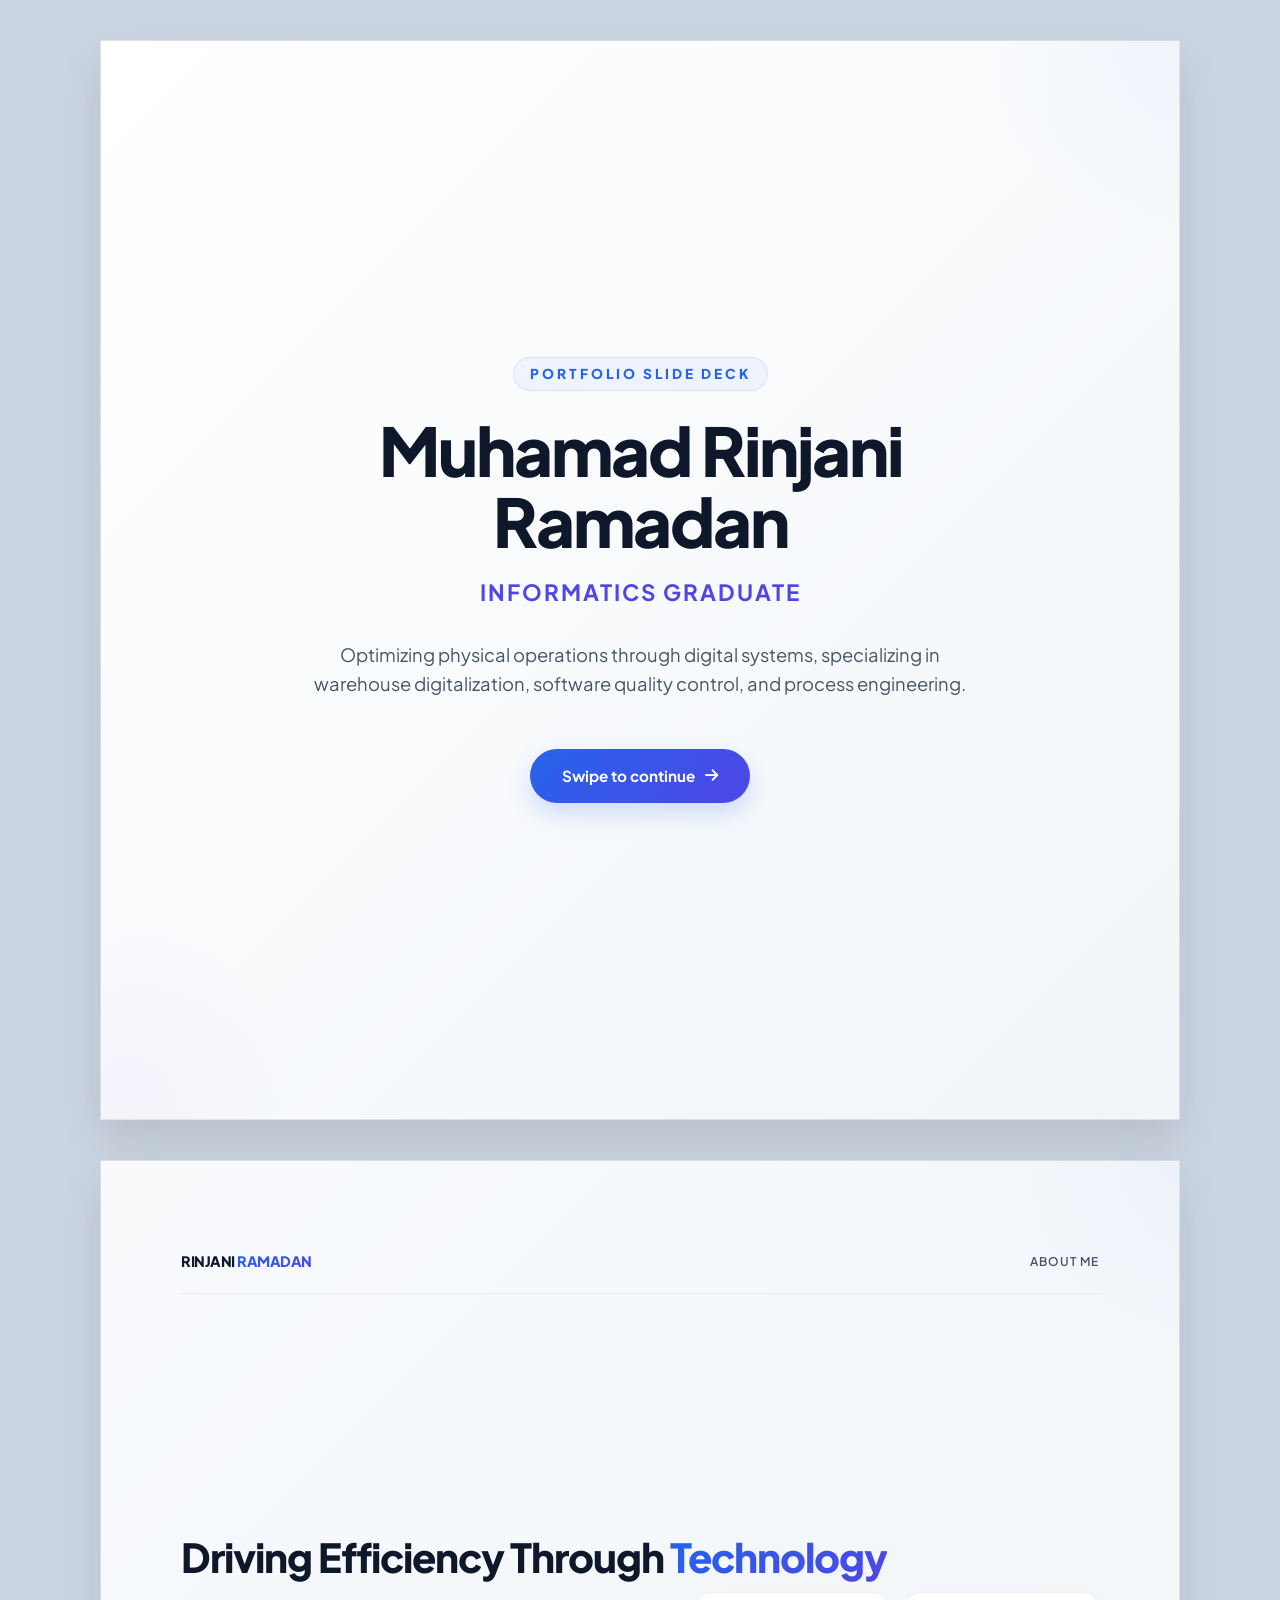
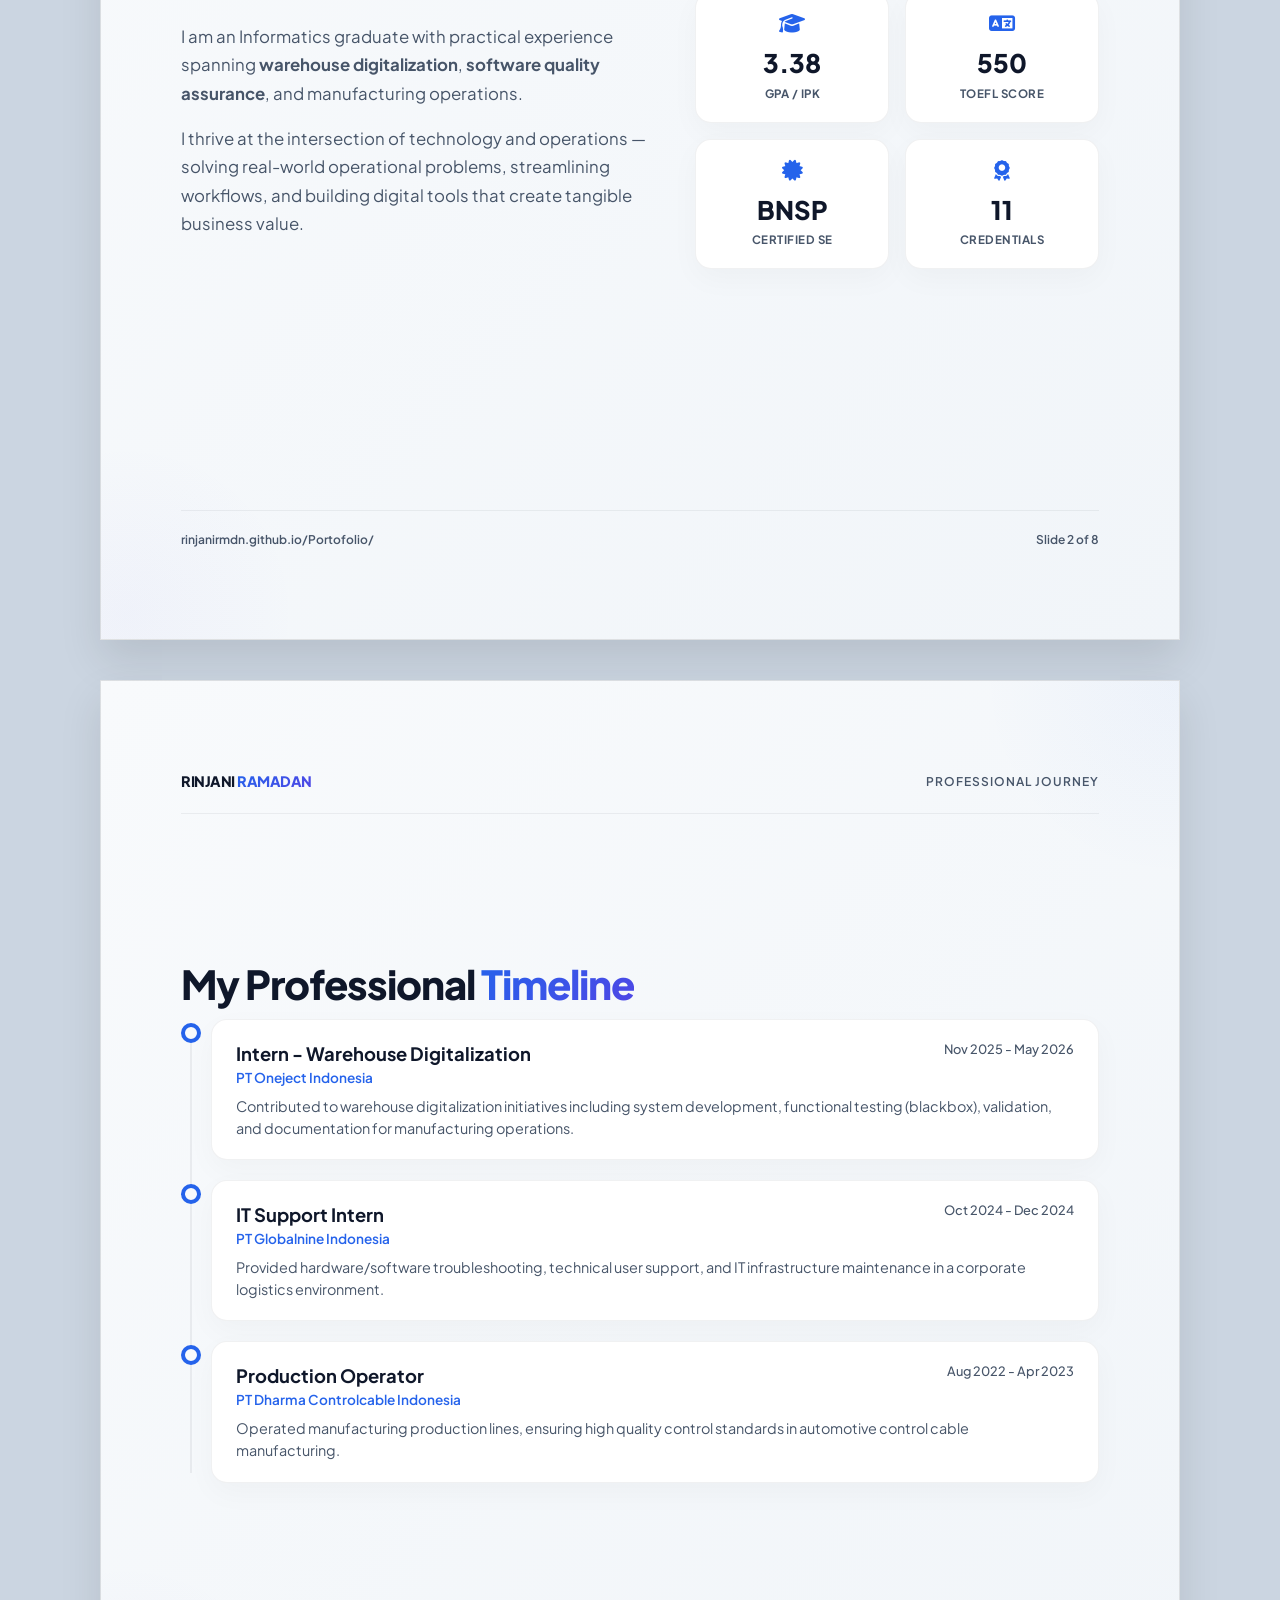
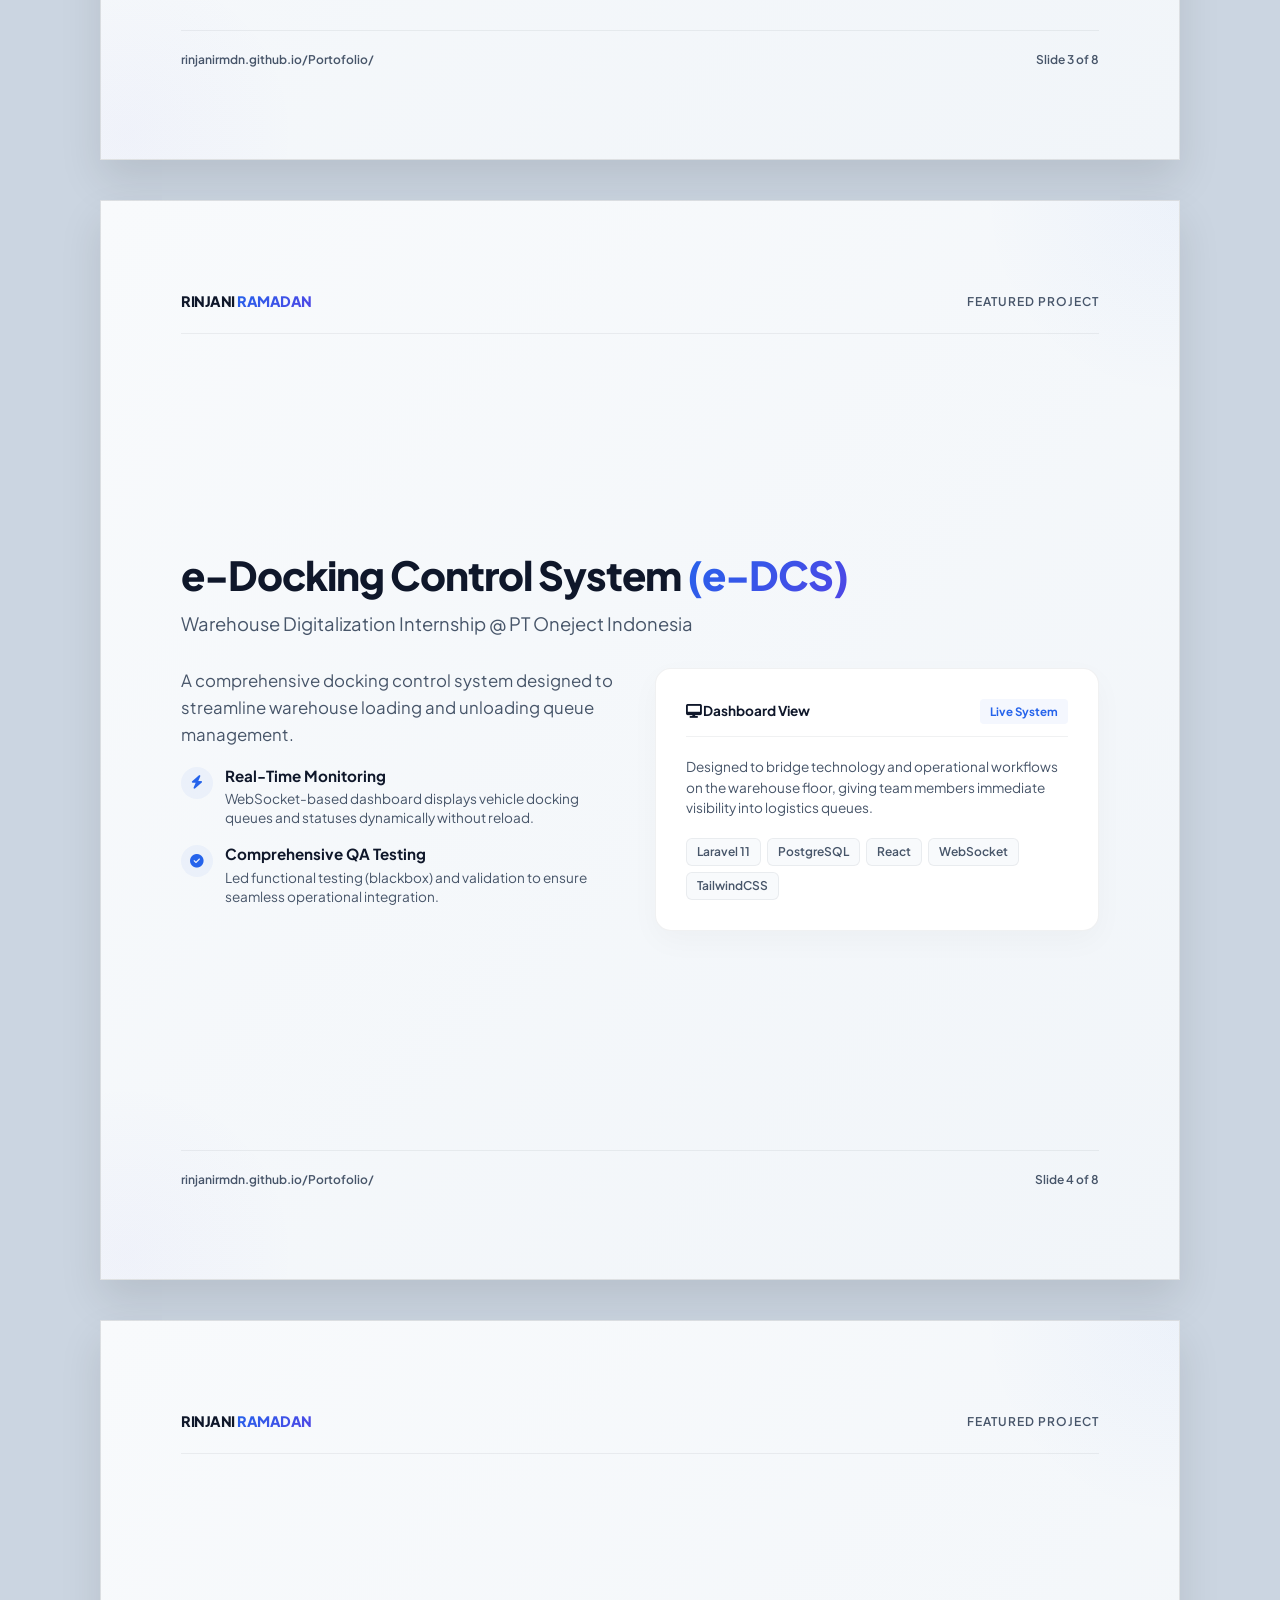
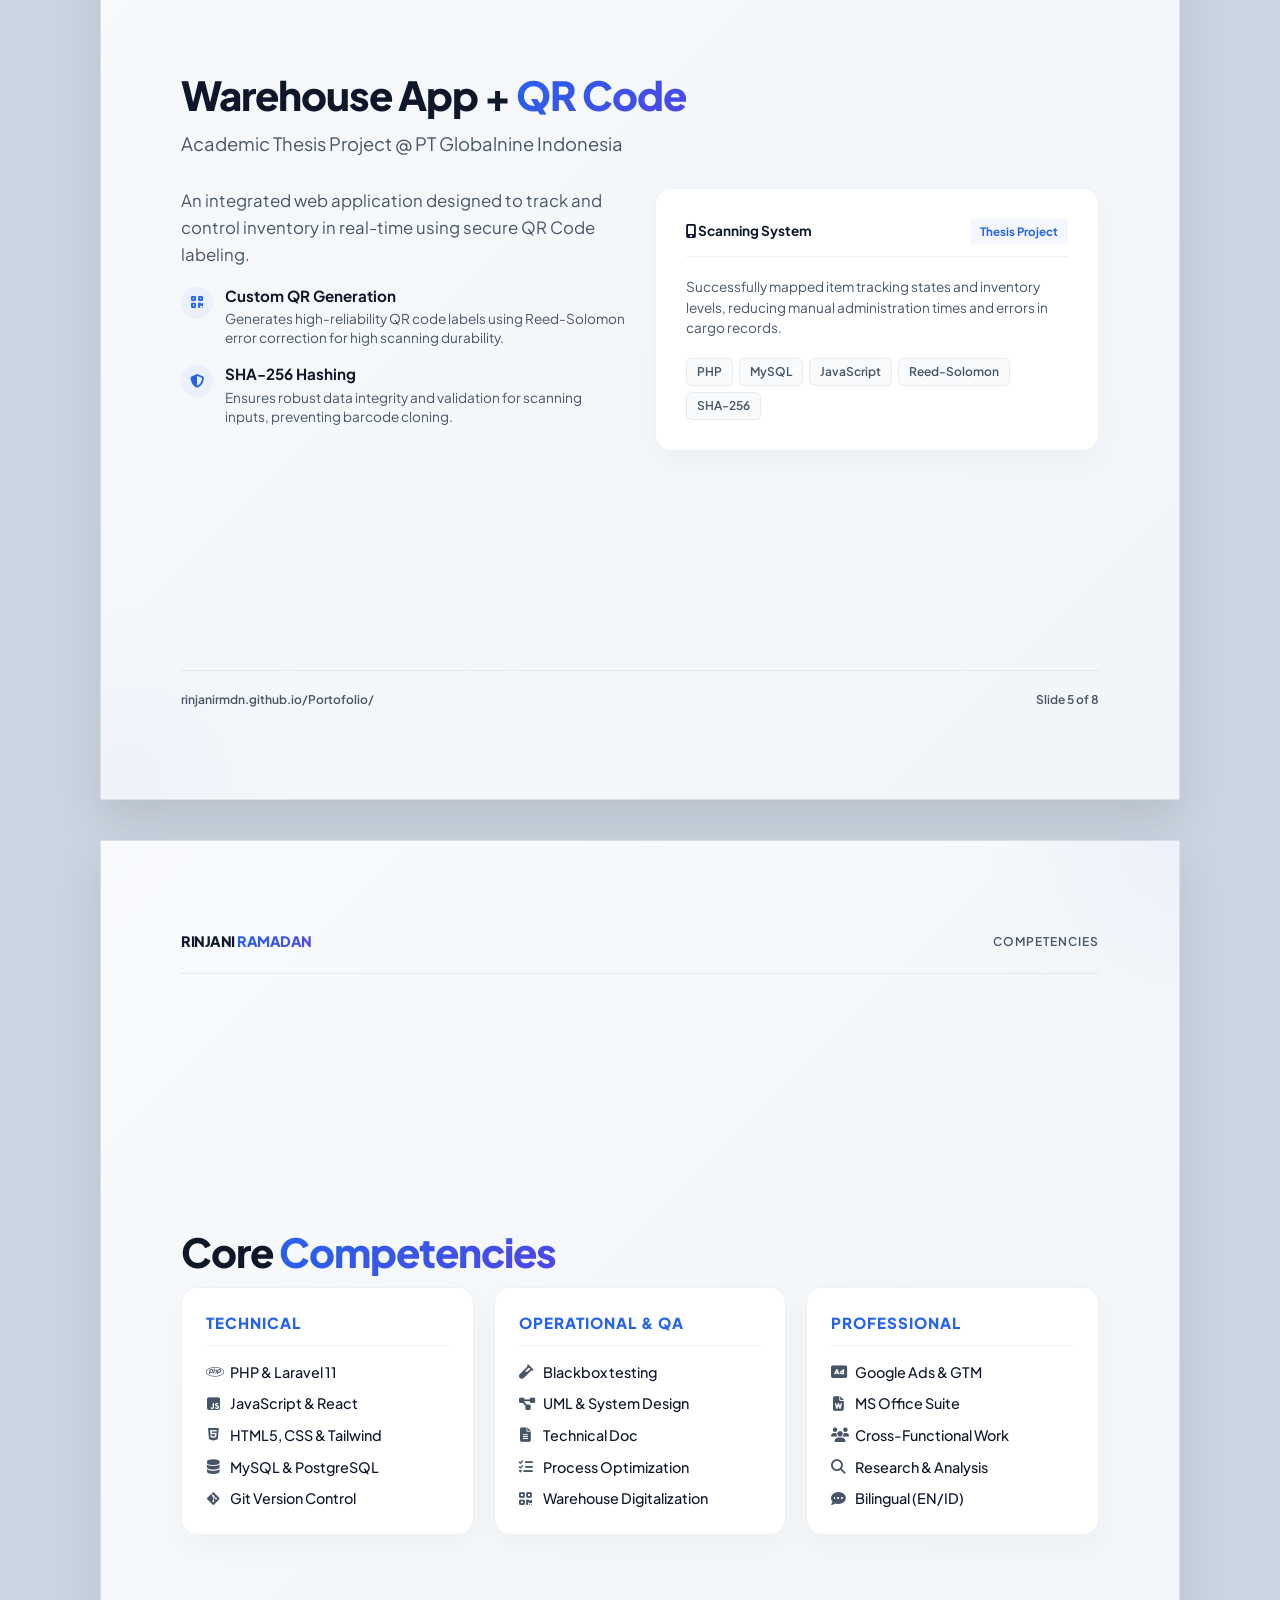
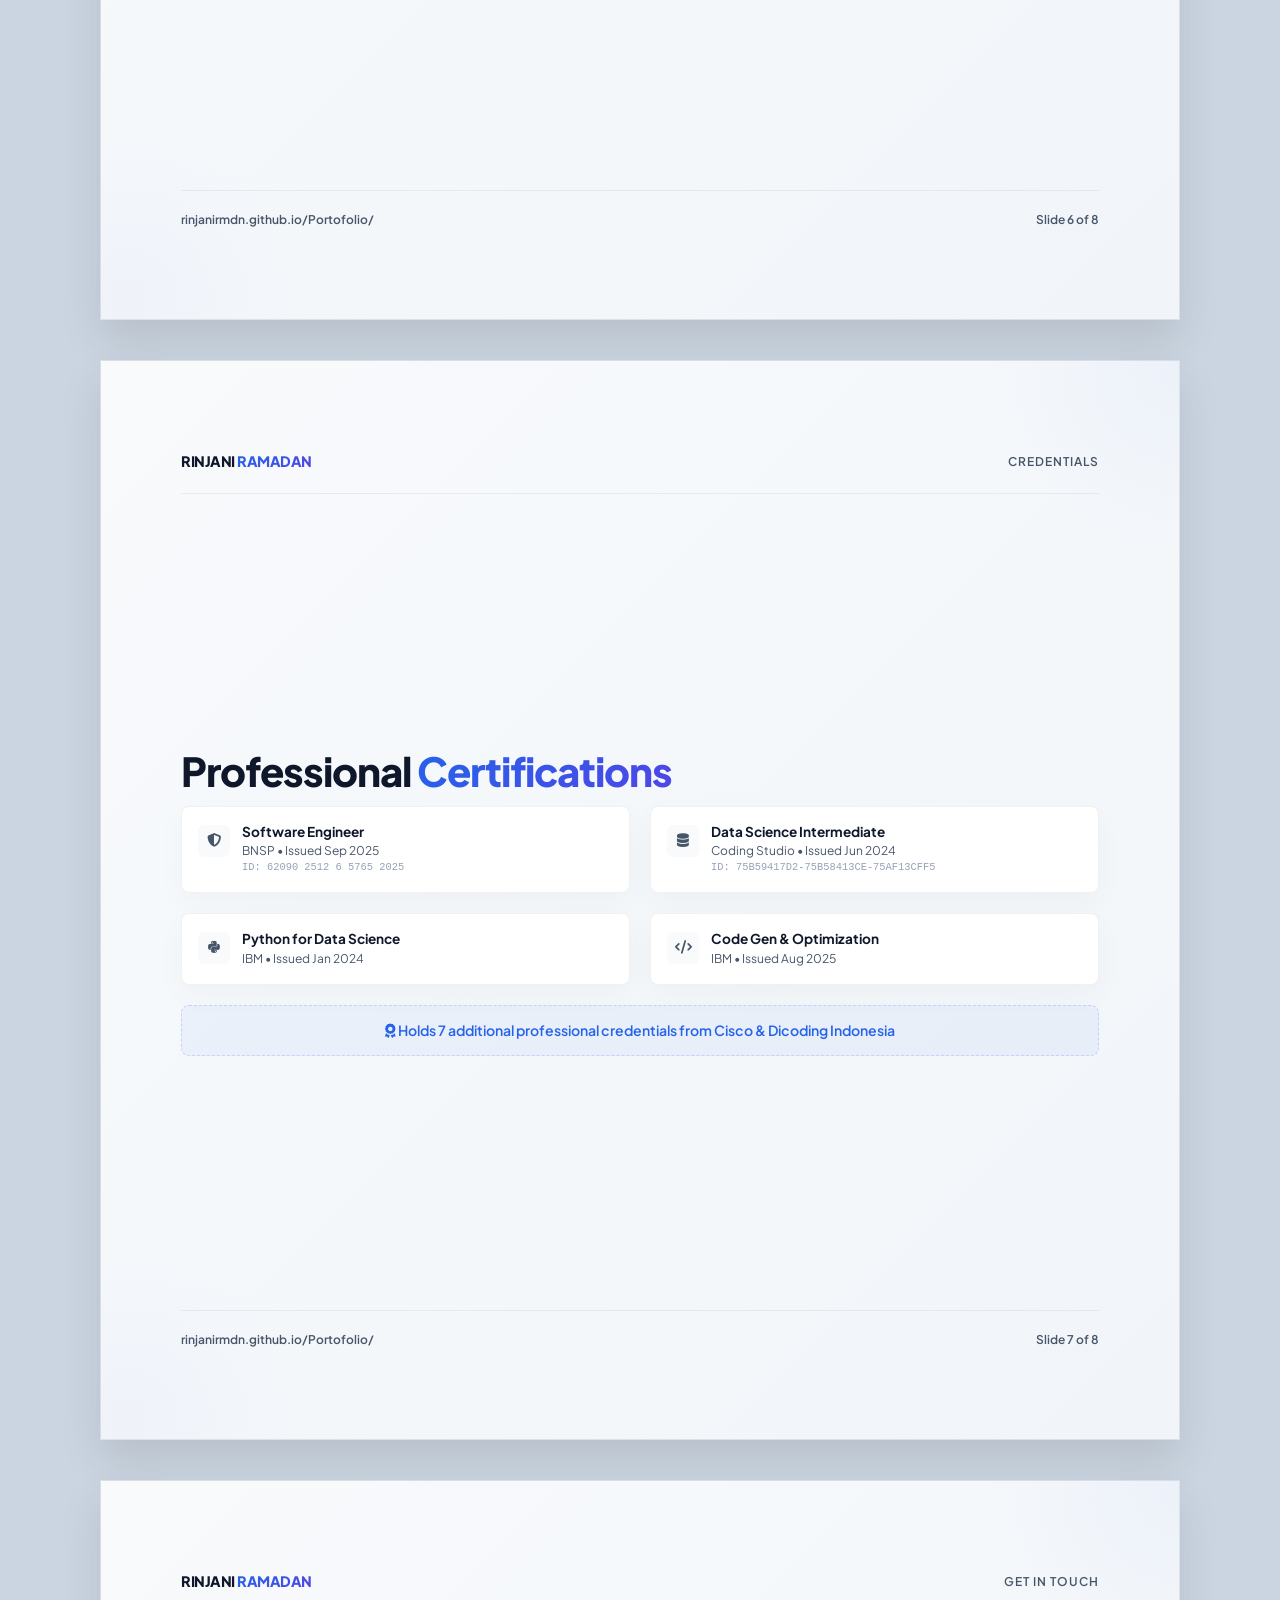
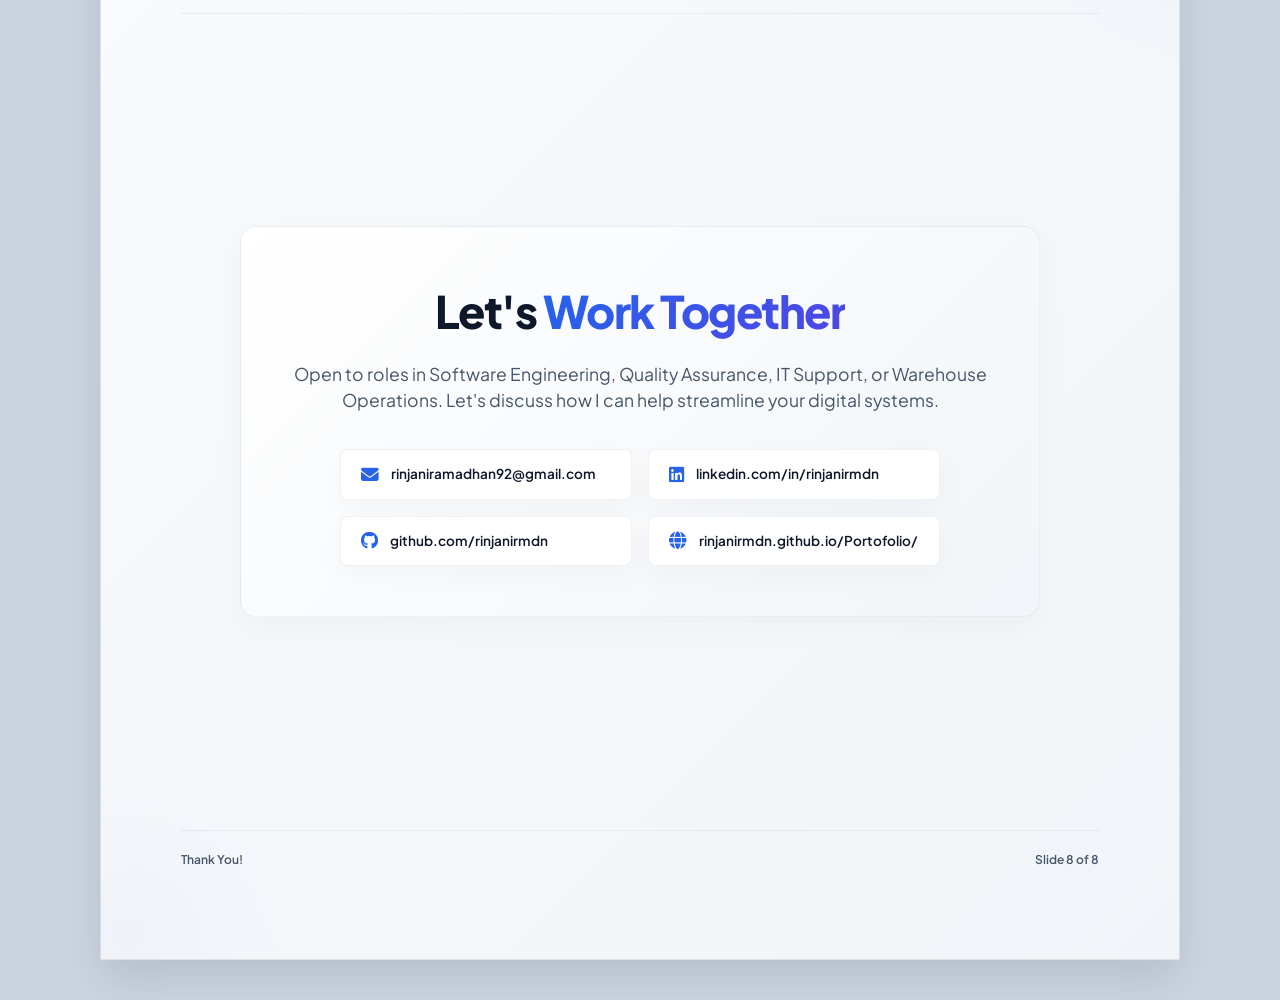
==== slides.html @ df208084 "Add premium light-theme PDF presentation and compiler script for LinkedIn Carousel" ====
<!DOCTYPE html>
<html lang="en">
<head>
    <meta charset="UTF-8">
    <meta name="viewport" content="width=device-width, initial-scale=1.0">
    <title>Rinjani Ramadan — Portfolio Slide Deck</title>
    <link href="https://fonts.googleapis.com/css2?family=Plus+Jakarta+Sans:wght@300;400;500;600;700;800&display=swap" rel="stylesheet">
    <link rel="stylesheet" href="https://cdnjs.cloudflare.com/ajax/libs/font-awesome/6.5.1/css/all.min.css">
    <style>
        :root {
            --bg-primary: #f8fafc;
            --bg-secondary: #ffffff;
            --text-primary: #0f172a;
            --text-secondary: #475569;
            --text-muted: #94a3b8;
            --accent-primary: #2563eb;
            --accent-secondary: #4f46e5;
            --accent-gradient: linear-gradient(135deg, #2563eb, #4f46e5);
            --accent-glow: rgba(37, 99, 235, 0.05);
            --border-color: rgba(15, 23, 42, 0.06);
            --card-shadow: 0 10px 30px rgba(15, 23, 42, 0.03);
            --border-radius: 16px;
            --border-radius-sm: 8px;
        }

        * {
            margin: 0;
            padding: 0;
            box-sizing: border-box;
        }

        body {
            font-family: 'Plus Jakarta Sans', sans-serif;
            background-color: #cbd5e1;
            color: var(--text-primary);
            line-height: 1.5;
            -webkit-print-color-adjust: exact;
        }

        /* Presentation Container */
        .presentation {
            display: flex;
            flex-direction: column;
            align-items: center;
            gap: 40px;
            padding: 40px 0;
        }

        /* Slide Core Layout */
        .slide {
            width: 1080px;
            height: 1080px;
            background: linear-gradient(135deg, #f8fafc, #f1f5f9);
            position: relative;
            overflow: hidden;
            padding: 90px 80px;
            display: flex;
            flex-direction: column;
            justify-content: space-between;
            border: 1px solid rgba(0, 0, 0, 0.1);
            box-shadow: 0 20px 40px rgba(0, 0, 0, 0.1);
        }

        /* Visual Patterns */
        .slide::before {
            content: '';
            position: absolute;
            top: -200px;
            right: -200px;
            width: 400px;
            height: 400px;
            border-radius: 50%;
            background: radial-gradient(circle, rgba(37, 99, 235, 0.04) 0%, rgba(255, 255, 255, 0) 70%);
            pointer-events: none;
        }

        .slide::after {
            content: '';
            position: absolute;
            bottom: -150px;
            left: -150px;
            width: 350px;
            height: 350px;
            border-radius: 50%;
            background: radial-gradient(circle, rgba(79, 70, 229, 0.03) 0%, rgba(255, 255, 255, 0) 70%);
            pointer-events: none;
        }

        /* Slide Header & Footer */
        .slide-header {
            display: flex;
            justify-content: space-between;
            align-items: center;
            border-bottom: 1px solid var(--border-color);
            padding-bottom: 20px;
            margin-bottom: 40px;
        }

        .sh-logo {
            font-size: 0.9rem;
            font-weight: 800;
            letter-spacing: -0.5px;
            text-transform: uppercase;
        }

        .sh-logo span {
            background: var(--accent-gradient);
            -webkit-background-clip: text;
            -webkit-text-fill-color: transparent;
            background-clip: text;
        }

        .sh-meta {
            font-size: 0.75rem;
            font-weight: 600;
            color: var(--text-secondary);
            text-transform: uppercase;
            letter-spacing: 1px;
        }

        .slide-footer {
            display: flex;
            justify-content: space-between;
            align-items: center;
            border-top: 1px solid var(--border-color);
            padding-top: 20px;
            margin-top: 40px;
            font-size: 0.75rem;
            font-weight: 600;
            color: var(--text-secondary);
        }

        /* Slide Content wrapper */
        .slide-body {
            flex-grow: 1;
            display: flex;
            flex-direction: column;
            justify-content: center;
        }

        /* Standard Typography */
        .slide-title {
            font-size: 2.5rem;
            font-weight: 800;
            line-height: 1.15;
            letter-spacing: -1px;
            margin-bottom: 12px;
        }

        .slide-title span {
            background: var(--accent-gradient);
            -webkit-background-clip: text;
            -webkit-text-fill-color: transparent;
            background-clip: text;
        }

        .slide-subtitle {
            font-size: 1.15rem;
            color: var(--text-secondary);
            margin-bottom: 30px;
        }

        .card {
            background: var(--bg-secondary);
            border: 1px solid var(--border-color);
            border-radius: var(--border-radius);
            padding: 24px;
            box-shadow: var(--card-shadow);
        }

        /* Specific layouts */

        /* Slide 1: Cover */
        .slide-cover {
            justify-content: center;
            align-items: center;
            text-align: center;
            background: linear-gradient(135deg, #ffffff 0%, #f1f5f9 100%);
        }

        .cover-tag {
            font-size: 0.85rem;
            font-weight: 800;
            color: var(--accent-primary);
            text-transform: uppercase;
            letter-spacing: 3px;
            margin-bottom: 24px;
            background: var(--accent-glow);
            padding: 6px 16px;
            border-radius: 50px;
            border: 1px solid rgba(37, 99, 235, 0.1);
            display: inline-block;
        }

        .cover-title {
            font-size: 4.2rem;
            font-weight: 800;
            line-height: 1.05;
            letter-spacing: -2px;
            margin-bottom: 20px;
            color: var(--text-primary);
        }

        .cover-role {
            font-size: 1.4rem;
            font-weight: 700;
            color: var(--accent-secondary);
            text-transform: uppercase;
            letter-spacing: 2px;
            margin-bottom: 30px;
        }

        .cover-desc {
            font-size: 1.15rem;
            color: var(--text-secondary);
            max-width: 680px;
            margin: 0 auto 50px;
            line-height: 1.6;
        }

        .cover-cta {
            display: inline-flex;
            align-items: center;
            gap: 10px;
            background: var(--accent-gradient);
            color: white;
            padding: 16px 32px;
            border-radius: 50px;
            font-size: 0.95rem;
            font-weight: 700;
            box-shadow: 0 10px 25px rgba(37, 99, 235, 0.2);
        }

        /* Slide 2: About Me */
        .about-grid {
            display: grid;
            grid-template-columns: 1.2fr 1fr;
            gap: 30px;
            align-items: center;
        }

        .about-desc {
            font-size: 1.05rem;
            color: var(--text-secondary);
            line-height: 1.7;
        }

        .about-desc p {
            margin-bottom: 16px;
        }

        .about-desc p:last-child {
            margin-bottom: 0;
        }

        .about-stats {
            display: grid;
            grid-template-columns: 1fr 1fr;
            gap: 16px;
        }

        .stat-box {
            background: var(--bg-secondary);
            border: 1px solid var(--border-color);
            border-radius: var(--border-radius);
            padding: 20px;
            text-align: center;
            box-shadow: var(--card-shadow);
        }

        .stat-icon {
            font-size: 1.3rem;
            color: var(--accent-primary);
            margin-bottom: 10px;
        }

        .stat-val {
            font-size: 1.6rem;
            font-weight: 800;
            color: var(--text-primary);
            margin-bottom: 2px;
        }

        .stat-lbl {
            font-size: 0.72rem;
            font-weight: 700;
            color: var(--text-secondary);
            text-transform: uppercase;
            letter-spacing: 0.5px;
        }

        /* Slide 3: Experience */
        .exp-timeline {
            display: flex;
            flex-direction: column;
            gap: 20px;
            position: relative;
            padding-left: 30px;
        }

        .exp-timeline::before {
            content: '';
            position: absolute;
            left: 9px;
            top: 10px;
            bottom: 10px;
            width: 2px;
            background: var(--border-color);
        }

        .exp-item {
            position: relative;
        }

        .exp-marker {
            position: absolute;
            left: -30px;
            top: 4px;
            width: 20px;
            height: 20px;
            border-radius: 50%;
            background: var(--bg-primary);
            border: 4px solid var(--accent-primary);
            z-index: 2;
        }

        .exp-card {
            background: var(--bg-secondary);
            border: 1px solid var(--border-color);
            border-radius: var(--border-radius);
            padding: 20px 24px;
            box-shadow: var(--card-shadow);
        }

        .exp-header {
            display: flex;
            justify-content: space-between;
            align-items: flex-start;
            margin-bottom: 8px;
        }

        .exp-title {
            font-size: 1.15rem;
            font-weight: 700;
            color: var(--text-primary);
        }

        .exp-company {
            font-size: 0.85rem;
            font-weight: 600;
            color: var(--accent-primary);
        }

        .exp-date {
            font-size: 0.8rem;
            color: var(--text-secondary);
            font-weight: 500;
        }

        .exp-desc {
            font-size: 0.9rem;
            color: var(--text-secondary);
            line-height: 1.5;
        }

        /* Slide 4 & 5: Projects */
        .project-grid {
            display: grid;
            grid-template-columns: 1fr 1fr;
            gap: 30px;
            align-items: start;
        }

        .project-detail-box {
            display: flex;
            flex-direction: column;
            gap: 16px;
        }

        .project-feature {
            display: flex;
            gap: 12px;
            align-items: flex-start;
        }

        .pf-icon {
            width: 32px;
            height: 32px;
            min-width: 32px;
            border-radius: 50%;
            background: var(--accent-glow);
            color: var(--accent-primary);
            display: inline-flex;
            align-items: center;
            justify-content: center;
            font-size: 0.85rem;
            margin-top: 2px;
        }

        .pf-text h4 {
            font-size: 0.95rem;
            font-weight: 700;
            margin-bottom: 2px;
        }

        .pf-text p {
            font-size: 0.85rem;
            color: var(--text-secondary);
            line-height: 1.4;
        }

        .project-visual {
            background: var(--bg-secondary);
            border: 1px solid var(--border-color);
            border-radius: var(--border-radius);
            padding: 30px;
            box-shadow: var(--card-shadow);
            height: 100%;
            display: flex;
            flex-direction: column;
            justify-content: space-between;
        }

        .pv-mock-header {
            display: flex;
            justify-content: space-between;
            align-items: center;
            border-bottom: 1px solid var(--border-color);
            padding-bottom: 12px;
            margin-bottom: 20px;
        }

        .pv-badge {
            font-size: 0.72rem;
            font-weight: 700;
            padding: 4px 10px;
            background: var(--accent-glow);
            color: var(--accent-primary);
            border-radius: 4px;
        }

        .pv-tech-stack {
            display: flex;
            flex-wrap: wrap;
            gap: 6px;
            margin-top: 20px;
        }

        .tech-badge {
            font-size: 0.75rem;
            font-weight: 600;
            background: var(--bg-primary);
            color: var(--text-secondary);
            padding: 4px 10px;
            border-radius: 6px;
            border: 1px solid var(--border-color);
        }

        /* Slide 6: Skills */
        .skills-container {
            display: grid;
            grid-template-columns: repeat(3, 1fr);
            gap: 20px;
        }

        .skills-card {
            background: var(--bg-secondary);
            border: 1px solid var(--border-color);
            border-radius: var(--border-radius);
            padding: 24px;
            box-shadow: var(--card-shadow);
            display: flex;
            flex-direction: column;
            gap: 16px;
        }

        .sc-title {
            font-size: 0.95rem;
            font-weight: 800;
            text-transform: uppercase;
            letter-spacing: 1px;
            color: var(--accent-primary);
            border-bottom: 1px solid var(--border-color);
            padding-bottom: 10px;
        }

        .sc-list {
            display: flex;
            flex-direction: column;
            gap: 10px;
        }

        .sc-item {
            display: flex;
            align-items: center;
            gap: 10px;
            font-size: 0.9rem;
            font-weight: 500;
        }

        .sc-item i {
            color: var(--text-secondary);
            width: 14px;
            text-align: center;
        }

        /* Slide 7: Certifications */
        .certs-grid {
            display: grid;
            grid-template-columns: 1fr 1fr;
            gap: 20px;
        }

        .cert-slide-card {
            display: flex;
            align-items: flex-start;
            gap: 12px;
            background: var(--bg-secondary);
            border: 1px solid var(--border-color);
            border-radius: var(--border-radius-sm);
            padding: 16px;
            box-shadow: var(--card-shadow);
        }

        .cert-icon-box {
            width: 32px;
            height: 32px;
            min-width: 32px;
            border-radius: 6px;
            background: var(--bg-primary);
            color: var(--text-secondary);
            display: inline-flex;
            align-items: center;
            justify-content: center;
            font-size: 0.85rem;
            margin-top: 2px;
        }

        .cert-details h4 {
            font-size: 0.85rem;
            font-weight: 700;
            line-height: 1.3;
            margin-bottom: 2px;
        }

        .cert-details p {
            font-size: 0.75rem;
            color: var(--text-secondary);
        }

        .cert-note {
            grid-column: span 2;
            text-align: center;
            padding: 14px;
            background: var(--accent-glow);
            border: 1px dashed rgba(37, 99, 235, 0.2);
            border-radius: var(--border-radius-sm);
            font-size: 0.88rem;
            font-weight: 600;
            color: var(--accent-primary);
        }

        /* Slide 8: CTA */
        .cta-box {
            text-align: center;
            background: linear-gradient(135deg, #ffffff 0%, #f1f5f9 100%);
            border: 1px solid var(--border-color);
            border-radius: var(--border-radius);
            padding: 50px 40px;
            box-shadow: var(--card-shadow);
            max-width: 800px;
            margin: 0 auto;
        }

        .cta-headline {
            font-size: 2.8rem;
            font-weight: 800;
            letter-spacing: -1.5px;
            margin-bottom: 16px;
            color: var(--text-primary);
        }

        .cta-headline span {
            background: var(--accent-gradient);
            -webkit-background-clip: text;
            -webkit-text-fill-color: transparent;
            background-clip: text;
        }

        .cta-desc {
            font-size: 1.1rem;
            color: var(--text-secondary);
            margin-bottom: 36px;
        }

        .cta-links {
            display: grid;
            grid-template-columns: 1fr 1fr;
            gap: 16px;
            max-width: 600px;
            margin: 0 auto;
        }

        .cta-item {
            display: flex;
            align-items: center;
            gap: 12px;
            padding: 14px 20px;
            background: var(--bg-secondary);
            border: 1px solid var(--border-color);
            border-radius: var(--border-radius-sm);
            text-decoration: none;
            color: var(--text-primary);
            font-size: 0.85rem;
            font-weight: 600;
            transition: all 0.2s;
            box-shadow: var(--card-shadow);
        }

        .cta-item i {
            font-size: 1.1rem;
            color: var(--accent-primary);
        }

        /* Print Media Styles */
        @media print {
            body {
                background-color: #ffffff;
            }
            .presentation {
                gap: 0;
                padding: 0;
            }
            .slide {
                border: none;
                box-shadow: none;
                page-break-after: always;
                break-after: page;
            }
        }
    </style>
</head>
<body>
    <div class="presentation">
        
        <!-- Slide 1: Cover -->
        <div class="slide slide-cover">
            <div class="cover-tag">Portfolio Slide Deck</div>
            <h1 class="cover-title">Muhamad Rinjani<br>Ramadan</h1>
            <div class="cover-role">Informatics Graduate</div>
            <p class="cover-desc">Optimizing physical operations through digital systems, specializing in warehouse digitalization, software quality control, and process engineering.</p>
            <div class="cover-cta">
                <span>Swipe to continue</span>
                <i class="fas fa-arrow-right"></i>
            </div>
        </div>

        <!-- Slide 2: About Me -->
        <div class="slide">
            <div class="slide-header">
                <div class="sh-logo">Rinjani <span>Ramadan</span></div>
                <div class="sh-meta">About Me</div>
            </div>
            <div class="slide-body">
                <h2 class="slide-title">Driving Efficiency Through <span>Technology</span></h2>
                <div class="about-grid">
                    <div class="about-desc">
                        <p>I am an Informatics graduate with practical experience spanning <strong>warehouse digitalization</strong>, <strong>software quality assurance</strong>, and manufacturing operations.</p>
                        <p>I thrive at the intersection of technology and operations — solving real-world operational problems, streamlining workflows, and building digital tools that create tangible business value.</p>
                    </div>
                    <div class="about-stats">
                        <div class="stat-box">
                            <i class="fas fa-graduation-cap stat-icon"></i>
                            <div class="stat-val">3.38</div>
                            <div class="stat-lbl">GPA / IPK</div>
                        </div>
                        <div class="stat-box">
                            <i class="fas fa-language stat-icon"></i>
                            <div class="stat-val">550</div>
                            <div class="stat-lbl">TOEFL Score</div>
                        </div>
                        <div class="stat-box">
                            <i class="fas fa-certificate stat-icon"></i>
                            <div class="stat-val">BNSP</div>
                            <div class="stat-lbl">Certified SE</div>
                        </div>
                        <div class="stat-box">
                            <i class="fas fa-award stat-icon"></i>
                            <div class="stat-val">11</div>
                            <div class="stat-lbl">Credentials</div>
                        </div>
                    </div>
                </div>
            </div>
            <div class="slide-footer">
                <div>rinjanirmdn.github.io/Portofolio/</div>
                <div>Slide 2 of 8</div>
            </div>
        </div>

        <!-- Slide 3: Experience -->
        <div class="slide">
            <div class="slide-header">
                <div class="sh-logo">Rinjani <span>Ramadan</span></div>
                <div class="sh-meta">Professional Journey</div>
            </div>
            <div class="slide-body">
                <h2 class="slide-title">My Professional <span>Timeline</span></h2>
                <div class="exp-timeline">
                    <div class="exp-item">
                        <div class="exp-marker"></div>
                        <div class="exp-card">
                            <div class="exp-header">
                                <div>
                                    <div class="exp-title">Intern - Warehouse Digitalization</div>
                                    <div class="exp-company">PT Oneject Indonesia</div>
                                </div>
                                <div class="exp-date">Nov 2025 - May 2026</div>
                            </div>
                            <p class="exp-desc">Contributed to warehouse digitalization initiatives including system development, functional testing (blackbox), validation, and documentation for manufacturing operations.</p>
                        </div>
                    </div>
                    <div class="exp-item">
                        <div class="exp-marker"></div>
                        <div class="exp-card">
                            <div class="exp-header">
                                <div>
                                    <div class="exp-title">IT Support Intern</div>
                                    <div class="exp-company">PT Globalnine Indonesia</div>
                                </div>
                                <div class="exp-date">Oct 2024 - Dec 2024</div>
                            </div>
                            <p class="exp-desc">Provided hardware/software troubleshooting, technical user support, and IT infrastructure maintenance in a corporate logistics environment.</p>
                        </div>
                    </div>
                    <div class="exp-item">
                        <div class="exp-marker"></div>
                        <div class="exp-card">
                            <div class="exp-header">
                                <div>
                                    <div class="exp-title">Production Operator</div>
                                    <div class="exp-company">PT Dharma Controlcable Indonesia</div>
                                </div>
                                <div class="exp-date">Aug 2022 - Apr 2023</div>
                            </div>
                            <p class="exp-desc">Operated manufacturing production lines, ensuring high quality control standards in automotive control cable manufacturing.</p>
                        </div>
                    </div>
                </div>
            </div>
            <div class="slide-footer">
                <div>rinjanirmdn.github.io/Portofolio/</div>
                <div>Slide 3 of 8</div>
            </div>
        </div>

        <!-- Slide 4: e-DCS Project -->
        <div class="slide">
            <div class="slide-header">
                <div class="sh-logo">Rinjani <span>Ramadan</span></div>
                <div class="sh-meta">Featured Project</div>
            </div>
            <div class="slide-body">
                <h2 class="slide-title">e-Docking Control System <span>(e-DCS)</span></h2>
                <p class="slide-subtitle">Warehouse Digitalization Internship @ PT Oneject Indonesia</p>
                <div class="project-grid">
                    <div class="project-detail-box">
                        <p style="font-size: 1.05rem; color: var(--text-secondary); line-height: 1.6;">A comprehensive docking control system designed to streamline warehouse loading and unloading queue management.</p>
                        <div class="project-feature">
                            <div class="pf-icon"><i class="fas fa-bolt"></i></div>
                            <div class="pf-text">
                                <h4>Real-Time Monitoring</h4>
                                <p>WebSocket-based dashboard displays vehicle docking queues and statuses dynamically without reload.</p>
                            </div>
                        </div>
                        <div class="project-feature">
                            <div class="pf-icon"><i class="fas fa-check-circle"></i></div>
                            <div class="pf-text">
                                <h4>Comprehensive QA Testing</h4>
                                <p>Led functional testing (blackbox) and validation to ensure seamless operational integration.</p>
                            </div>
                        </div>
                    </div>
                    <div class="project-visual">
                        <div>
                            <div class="pv-mock-header">
                                <span style="font-weight: 700; font-size: 0.85rem;"><i class="fas fa-desktop"></i> Dashboard View</span>
                                <span class="pv-badge">Live System</span>
                            </div>
                            <p style="font-size: 0.85rem; color: var(--text-secondary); line-height: 1.5;">Designed to bridge technology and operational workflows on the warehouse floor, giving team members immediate visibility into logistics queues.</p>
                        </div>
                        <div class="pv-tech-stack">
                            <span class="tech-badge">Laravel 11</span>
                            <span class="tech-badge">PostgreSQL</span>
                            <span class="tech-badge">React</span>
                            <span class="tech-badge">WebSocket</span>
                            <span class="tech-badge">TailwindCSS</span>
                        </div>
                    </div>
                </div>
            </div>
            <div class="slide-footer">
                <div>rinjanirmdn.github.io/Portofolio/</div>
                <div>Slide 4 of 8</div>
            </div>
        </div>

        <!-- Slide 5: Warehouse QR Project -->
        <div class="slide">
            <div class="slide-header">
                <div class="sh-logo">Rinjani <span>Ramadan</span></div>
                <div class="sh-meta">Featured Project</div>
            </div>
            <div class="slide-body">
                <h2 class="slide-title">Warehouse App + <span>QR Code</span></h2>
                <p class="slide-subtitle">Academic Thesis Project @ PT Globalnine Indonesia</p>
                <div class="project-grid">
                    <div class="project-detail-box">
                        <p style="font-size: 1.05rem; color: var(--text-secondary); line-height: 1.6;">An integrated web application designed to track and control inventory in real-time using secure QR Code labeling.</p>
                        <div class="project-feature">
                            <div class="pf-icon"><i class="fas fa-qrcode"></i></div>
                            <div class="pf-text">
                                <h4>Custom QR Generation</h4>
                                <p>Generates high-reliability QR code labels using Reed-Solomon error correction for high scanning durability.</p>
                            </div>
                        </div>
                        <div class="project-feature">
                            <div class="pf-icon"><i class="fas fa-shield-halved"></i></div>
                            <div class="pf-text">
                                <h4>SHA-256 Hashing</h4>
                                <p>Ensures robust data integrity and validation for scanning inputs, preventing barcode cloning.</p>
                            </div>
                        </div>
                    </div>
                    <div class="project-visual">
                        <div>
                            <div class="pv-mock-header">
                                <span style="font-weight: 700; font-size: 0.85rem;"><i class="fas fa-mobile-screen"></i> Scanning System</span>
                                <span class="pv-badge">Thesis Project</span>
                            </div>
                            <p style="font-size: 0.85rem; color: var(--text-secondary); line-height: 1.5;">Successfully mapped item tracking states and inventory levels, reducing manual administration times and errors in cargo records.</p>
                        </div>
                        <div class="pv-tech-stack">
                            <span class="tech-badge">PHP</span>
                            <span class="tech-badge">MySQL</span>
                            <span class="tech-badge">JavaScript</span>
                            <span class="tech-badge">Reed-Solomon</span>
                            <span class="tech-badge">SHA-256</span>
                        </div>
                    </div>
                </div>
            </div>
            <div class="slide-footer">
                <div>rinjanirmdn.github.io/Portofolio/</div>
                <div>Slide 5 of 8</div>
            </div>
        </div>

        <!-- Slide 6: Skills -->
        <div class="slide">
            <div class="slide-header">
                <div class="sh-logo">Rinjani <span>Ramadan</span></div>
                <div class="sh-meta">Competencies</div>
            </div>
            <div class="slide-body">
                <h2 class="slide-title">Core <span>Competencies</span></h2>
                <div class="skills-container">
                    <div class="skills-card">
                        <div class="sc-title">Technical</div>
                        <div class="sc-list">
                            <div class="sc-item"><i class="fab fa-php"></i> PHP &amp; Laravel 11</div>
                            <div class="sc-item"><i class="fab fa-js-square"></i> JavaScript &amp; React</div>
                            <div class="sc-item"><i class="fab fa-html5"></i> HTML5, CSS &amp; Tailwind</div>
                            <div class="sc-item"><i class="fas fa-database"></i> MySQL &amp; PostgreSQL</div>
                            <div class="sc-item"><i class="fab fa-git-alt"></i> Git Version Control</div>
                        </div>
                    </div>
                    <div class="skills-card">
                        <div class="sc-title">Operational &amp; QA</div>
                        <div class="sc-list">
                            <div class="sc-item"><i class="fas fa-vial"></i> Blackbox testing</div>
                            <div class="sc-item"><i class="fas fa-project-diagram"></i> UML &amp; System Design</div>
                            <div class="sc-item"><i class="fas fa-file-alt"></i> Technical Doc</div>
                            <div class="sc-item"><i class="fas fa-tasks"></i> Process Optimization</div>
                            <div class="sc-item"><i class="fas fa-qrcode"></i> Warehouse Digitalization</div>
                        </div>
                    </div>
                    <div class="skills-card">
                        <div class="sc-title">Professional</div>
                        <div class="sc-list">
                            <div class="sc-item"><i class="fas fa-ad"></i> Google Ads &amp; GTM</div>
                            <div class="sc-item"><i class="fas fa-file-word"></i> MS Office Suite</div>
                            <div class="sc-item"><i class="fas fa-users"></i> Cross-Functional Work</div>
                            <div class="sc-item"><i class="fas fa-search"></i> Research &amp; Analysis</div>
                            <div class="sc-item"><i class="fas fa-comment-dots"></i> Bilingual (EN/ID)</div>
                        </div>
                    </div>
                </div>
            </div>
            <div class="slide-footer">
                <div>rinjanirmdn.github.io/Portofolio/</div>
                <div>Slide 6 of 8</div>
            </div>
        </div>

        <!-- Slide 7: Certifications -->
        <div class="slide">
            <div class="slide-header">
                <div class="sh-logo">Rinjani <span>Ramadan</span></div>
                <div class="sh-meta">Credentials</div>
            </div>
            <div class="slide-body">
                <h2 class="slide-title">Professional <span>Certifications</span></h2>
                <div class="certs-grid">
                    <div class="cert-slide-card">
                        <div class="cert-icon-box"><i class="fas fa-shield-alt"></i></div>
                        <div class="cert-details">
                            <h4>Software Engineer</h4>
                            <p>BNSP &bull; Issued Sep 2025</p>
                            <p style="font-family: monospace; font-size: 0.65rem; color: var(--text-muted);">ID: 62090 2512 6 5765 2025</p>
                        </div>
                    </div>
                    <div class="cert-slide-card">
                        <div class="cert-icon-box"><i class="fas fa-database"></i></div>
                        <div class="cert-details">
                            <h4>Data Science Intermediate</h4>
                            <p>Coding Studio &bull; Issued Jun 2024</p>
                            <p style="font-family: monospace; font-size: 0.65rem; color: var(--text-muted);">ID: 75B59417D2-75B58413CE-75AF13CFF5</p>
                        </div>
                    </div>
                    <div class="cert-slide-card">
                        <div class="cert-icon-box"><i class="fab fa-python"></i></div>
                        <div class="cert-details">
                            <h4>Python for Data Science</h4>
                            <p>IBM &bull; Issued Jan 2024</p>
                        </div>
                    </div>
                    <div class="cert-slide-card">
                        <div class="cert-icon-box"><i class="fas fa-code"></i></div>
                        <div class="cert-details">
                            <h4>Code Gen &amp; Optimization</h4>
                            <p>IBM &bull; Issued Aug 2025</p>
                        </div>
                    </div>
                    <div class="cert-note">
                        <i class="fas fa-award"></i> Holds 7 additional professional credentials from Cisco &amp; Dicoding Indonesia
                    </div>
                </div>
            </div>
            <div class="slide-footer">
                <div>rinjanirmdn.github.io/Portofolio/</div>
                <div>Slide 7 of 8</div>
            </div>
        </div>

        <!-- Slide 8: CTA -->
        <div class="slide">
            <div class="slide-header">
                <div class="sh-logo">Rinjani <span>Ramadan</span></div>
                <div class="sh-meta">Get In Touch</div>
            </div>
            <div class="slide-body">
                <div class="cta-box">
                    <h2 class="cta-headline">Let's <span>Work Together</span></h2>
                    <p class="cta-desc">Open to roles in Software Engineering, Quality Assurance, IT Support, or Warehouse Operations. Let's discuss how I can help streamline your digital systems.</p>
                    <div class="cta-links">
                        <a href="mailto:rinjaniramadhan92@gmail.com" class="cta-item">
                            <i class="fas fa-envelope"></i>
                            <div>rinjaniramadhan92@gmail.com</div>
                        </a>
                        <a href="https://linkedin.com/in/rinjanirmdn" target="_blank" rel="noopener" class="cta-item">
                            <i class="fab fa-linkedin"></i>
                            <div>linkedin.com/in/rinjanirmdn</div>
                        </a>
                        <a href="https://github.com/rinjanirmdn" target="_blank" rel="noopener" class="cta-item">
                            <i class="fab fa-github"></i>
                            <div>github.com/rinjanirmdn</div>
                        </a>
                        <a href="https://rinjanirmdn.github.io/Portofolio/" target="_blank" rel="noopener" class="cta-item">
                            <i class="fas fa-globe"></i>
                            <div>rinjanirmdn.github.io/Portofolio/</div>
                        </a>
                    </div>
                </div>
            </div>
            <div class="slide-footer">
                <div>Thank You!</div>
                <div>Slide 8 of 8</div>
            </div>
        </div>

    </div>
</body>
</html>
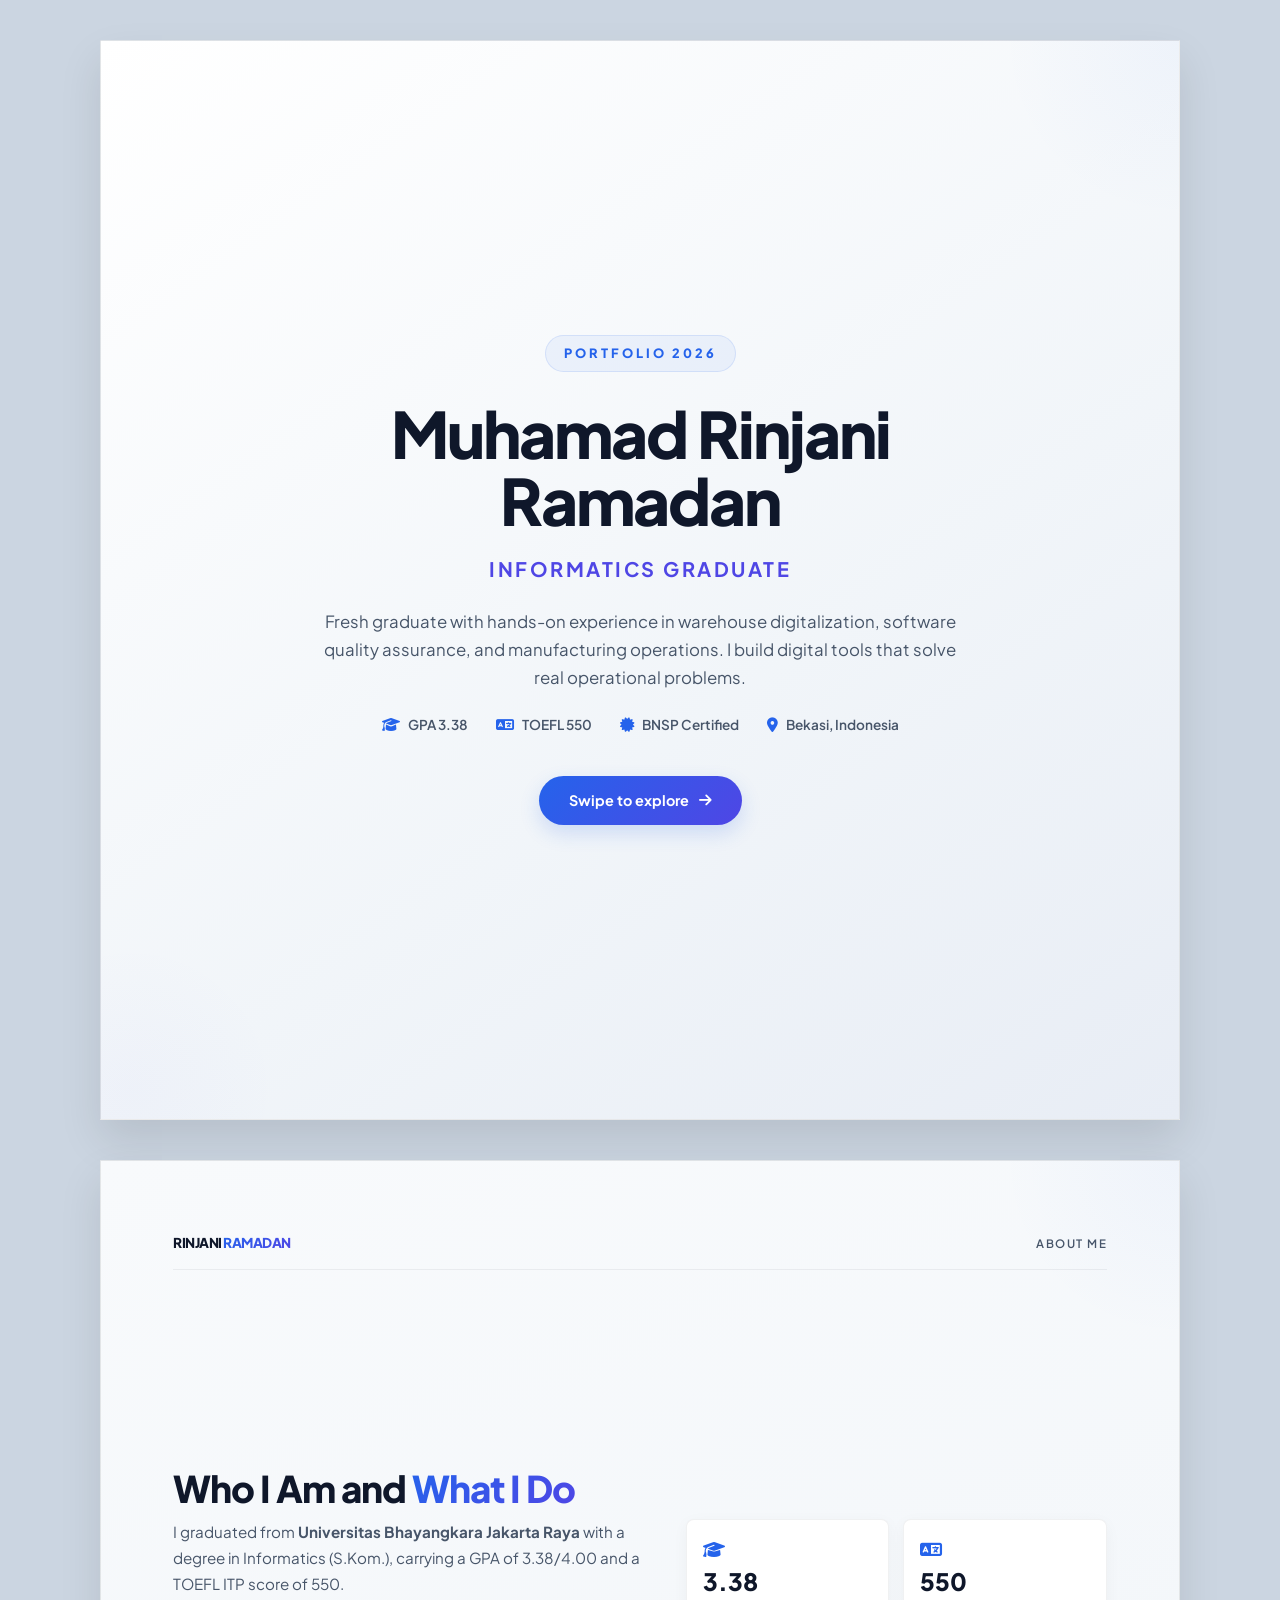
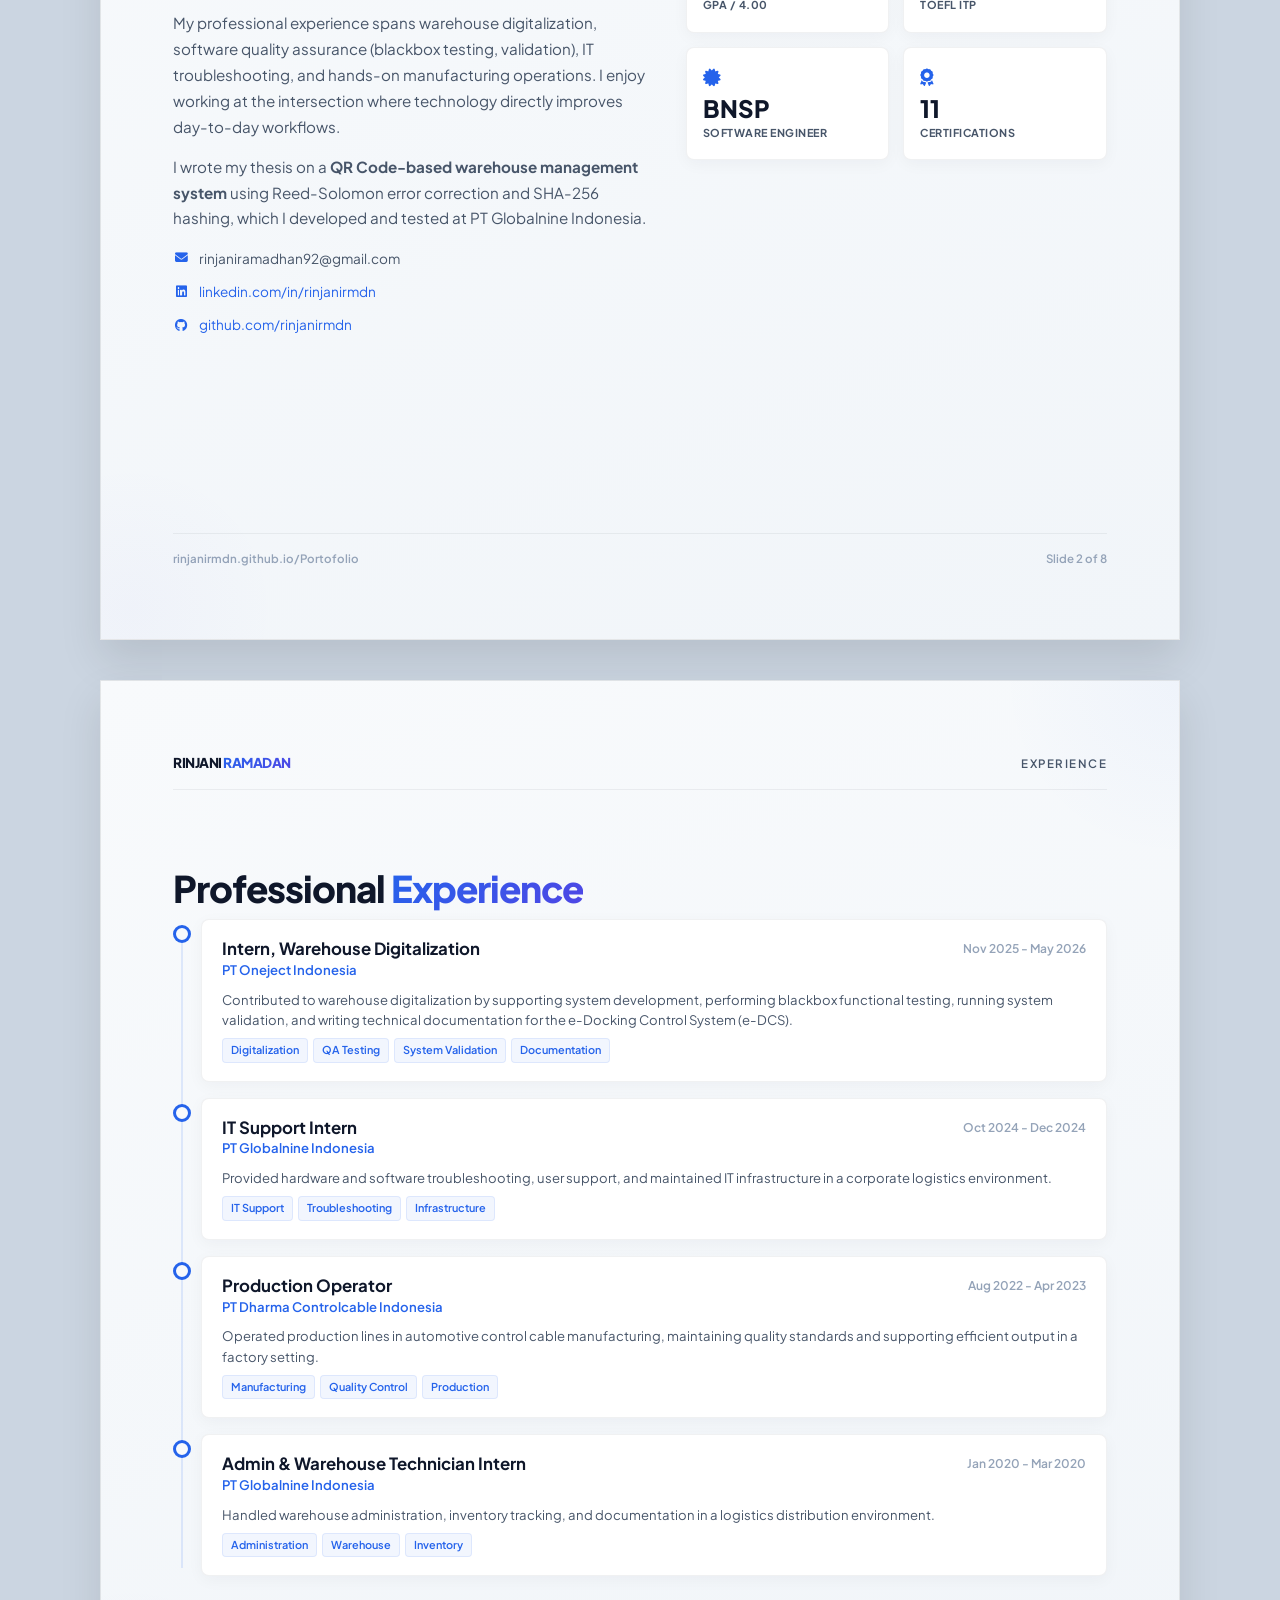
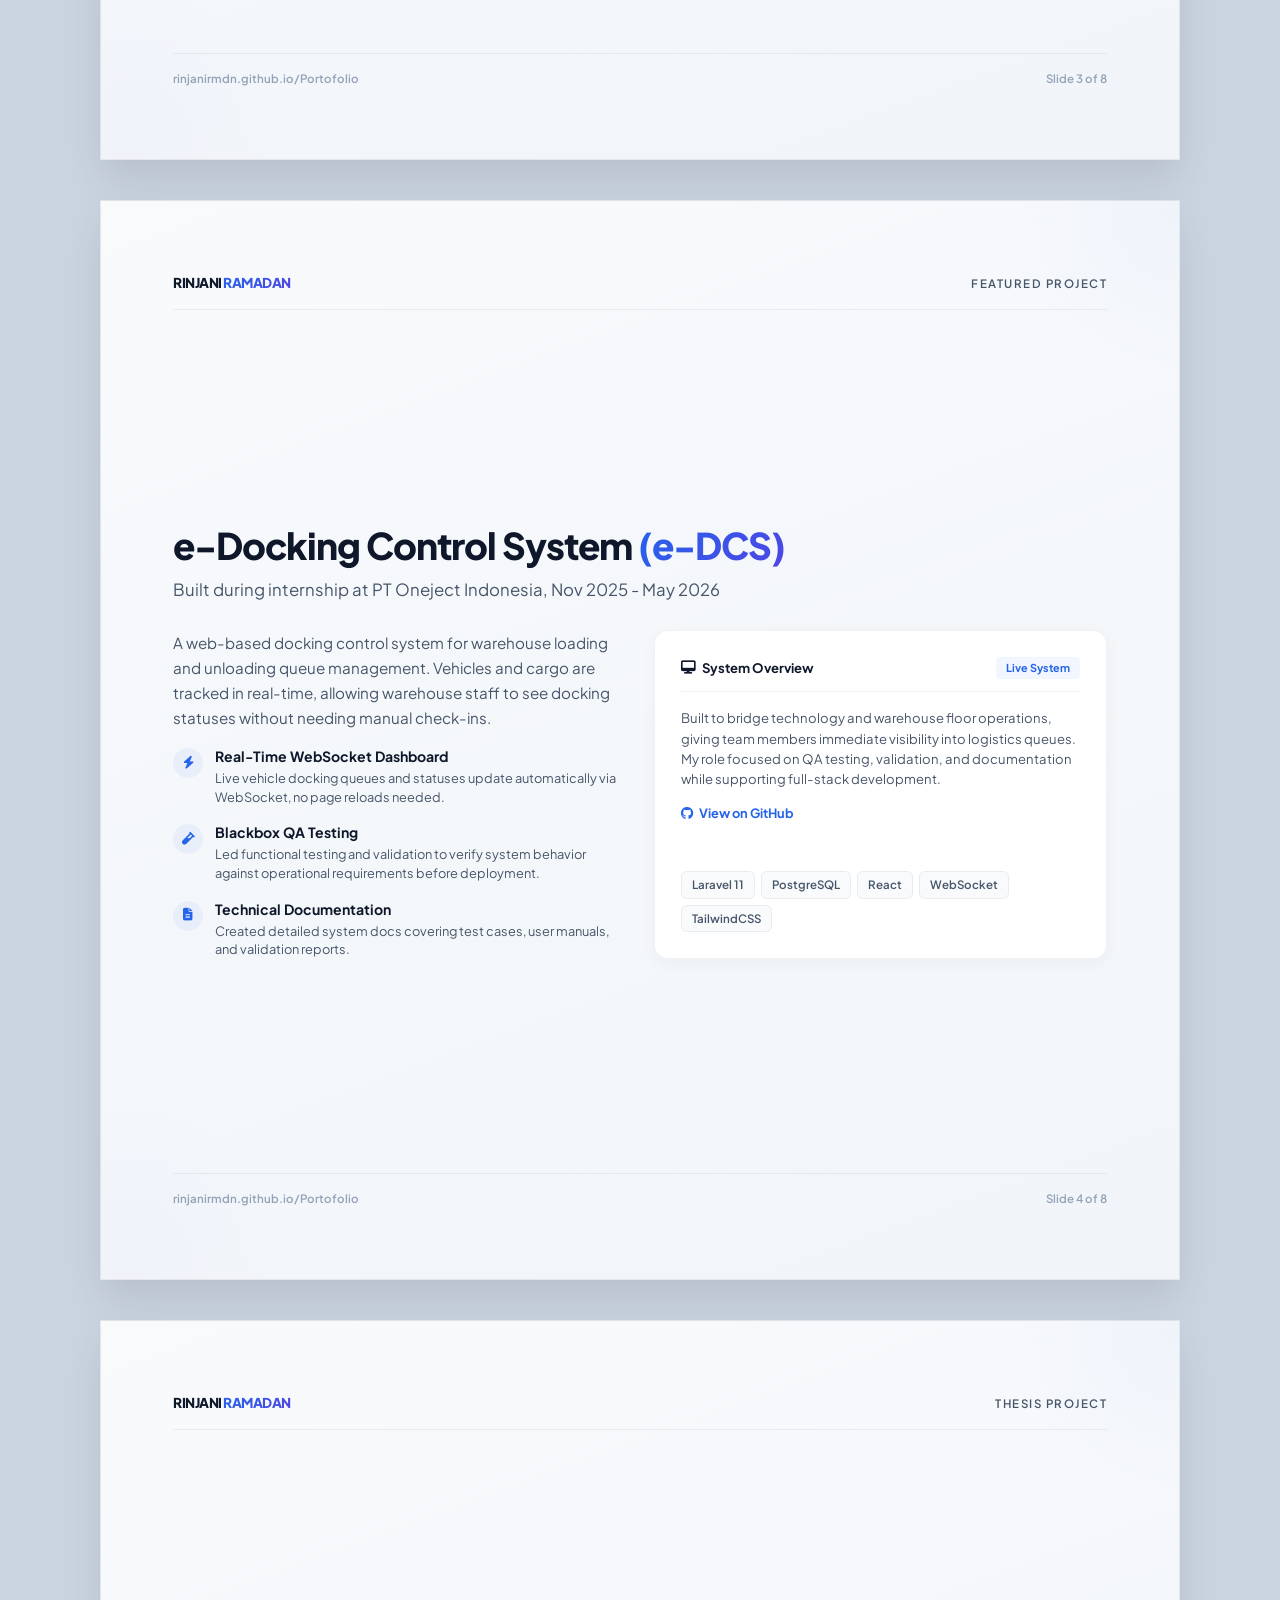
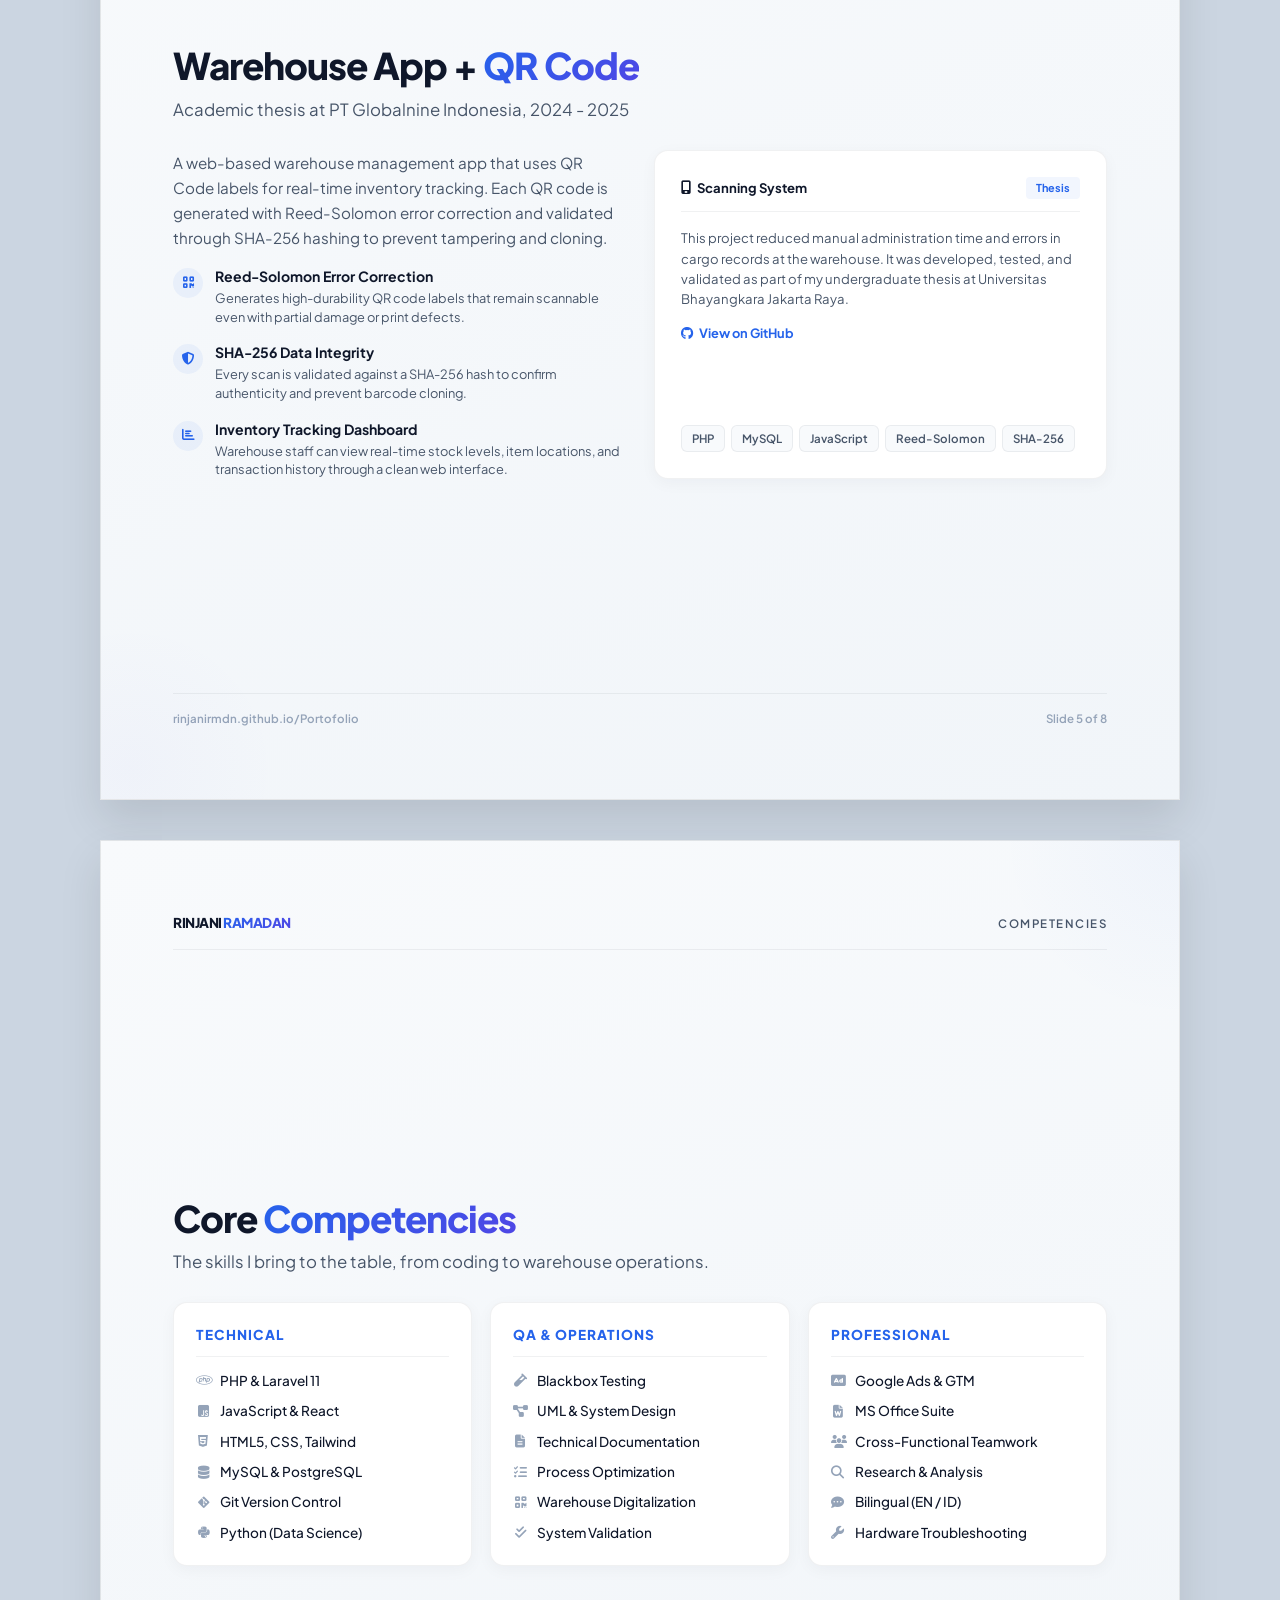
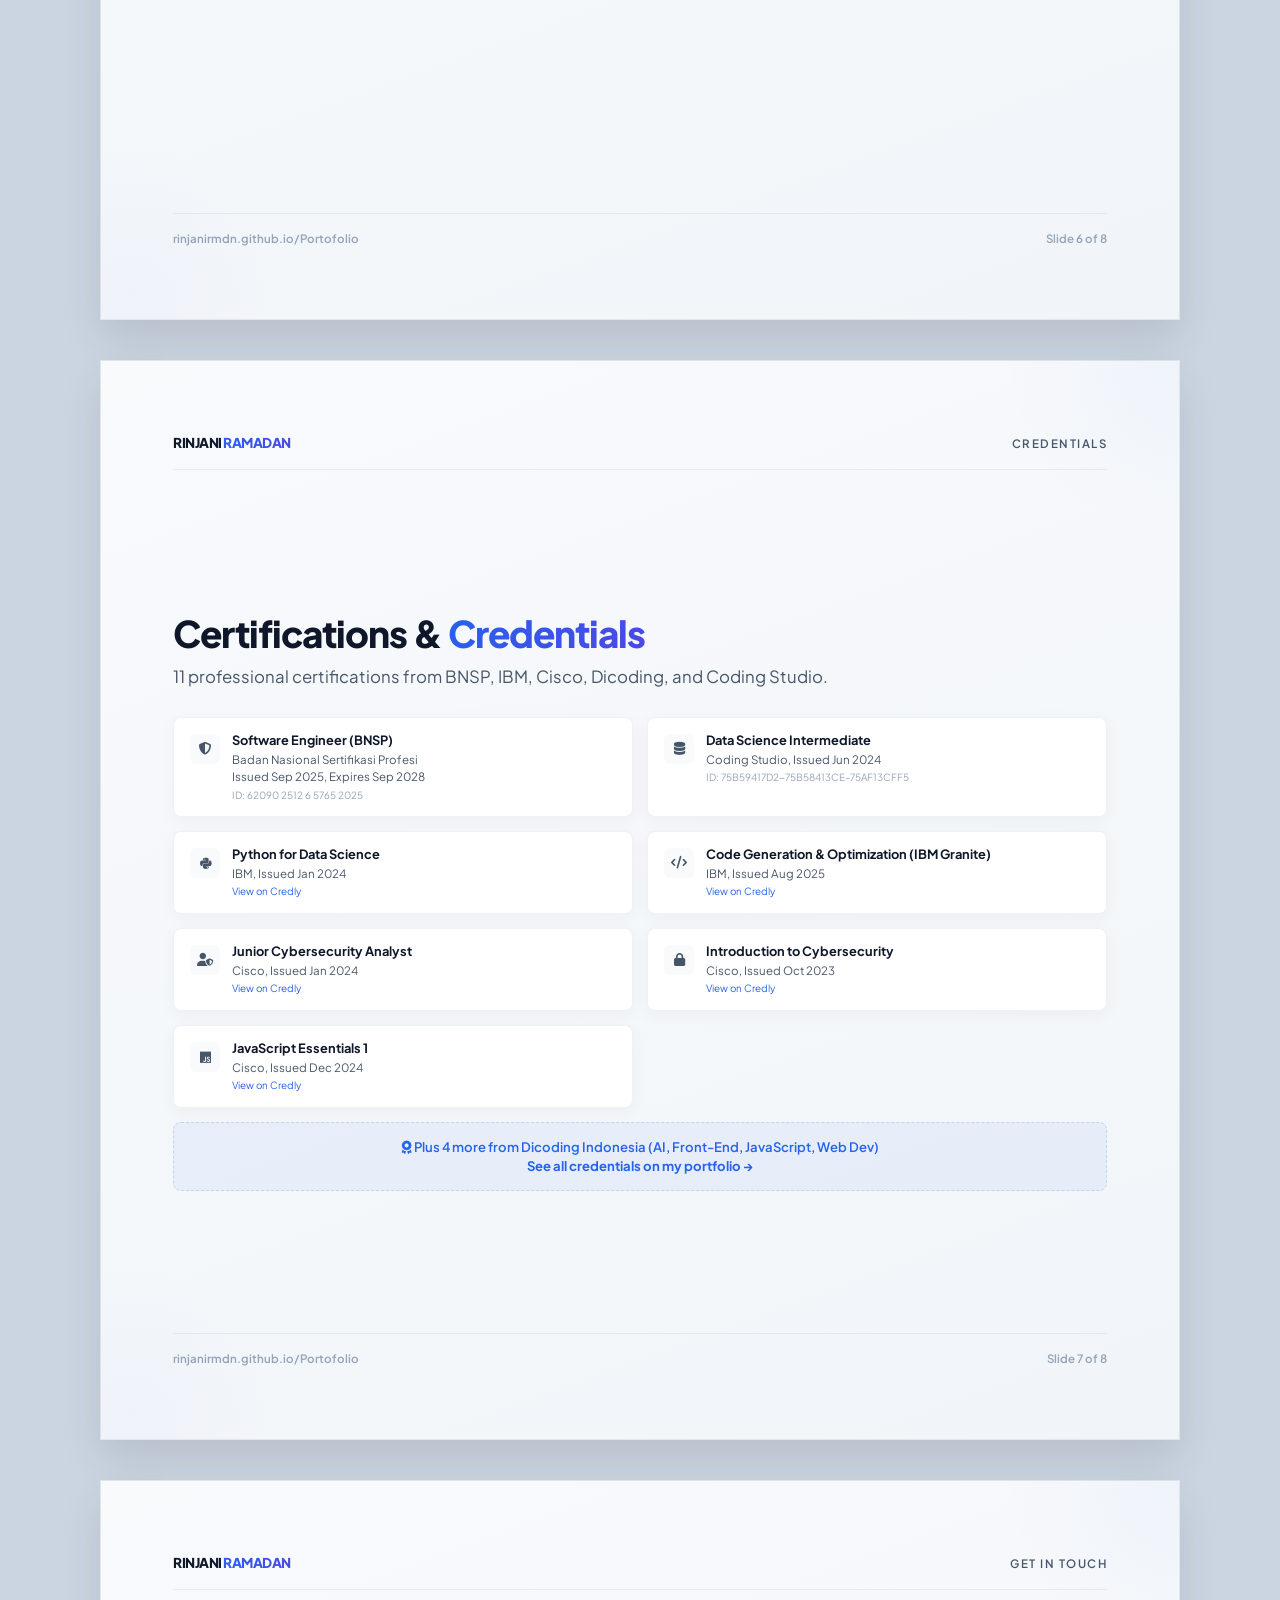
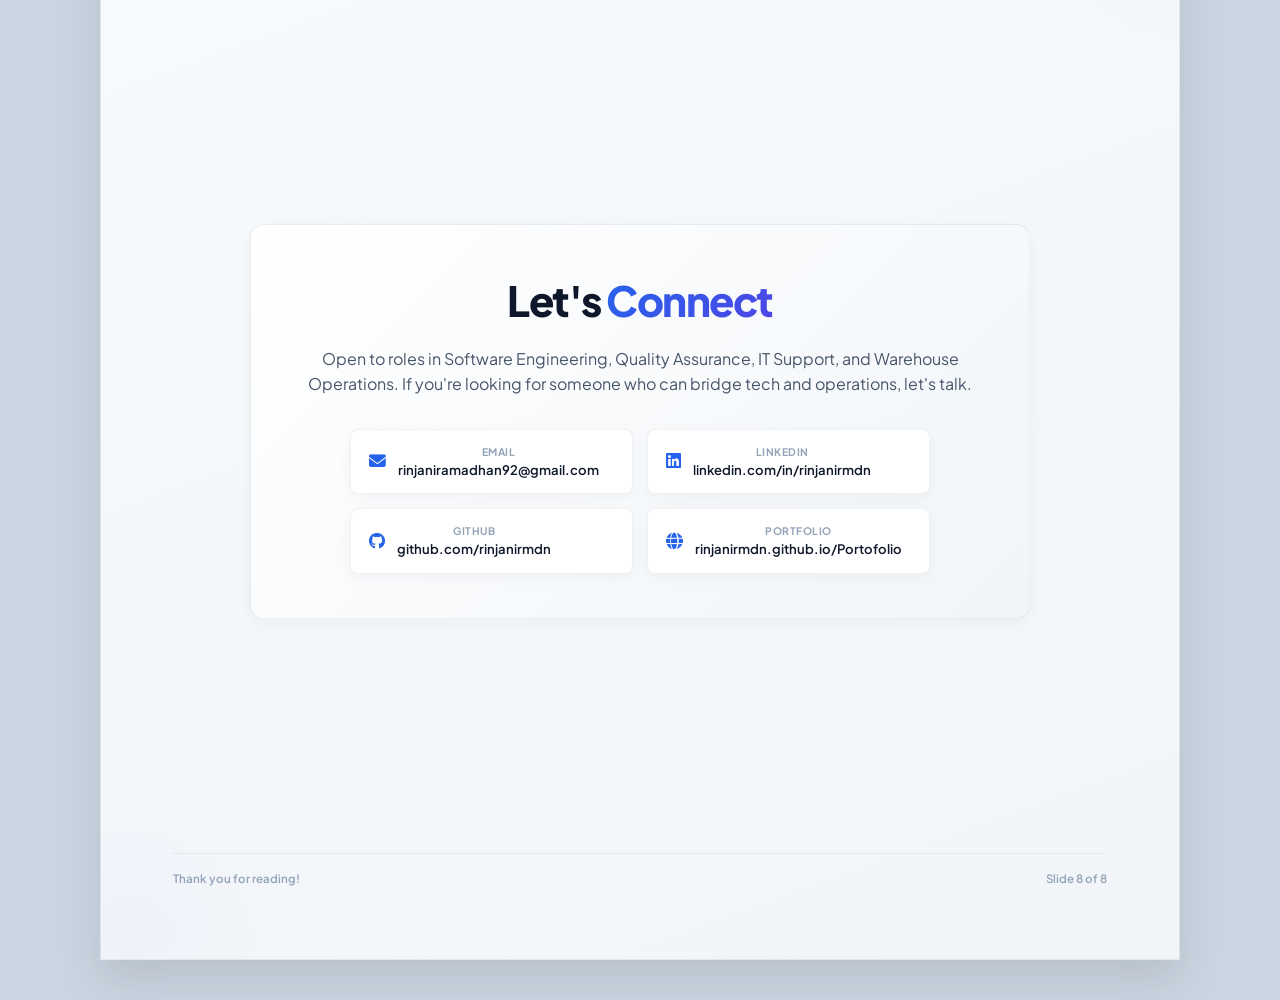
==== commit 4880176b: "Revamp slide deck: detailed content, clickable links, natural language" ====
--- a/slides.html
+++ b/slides.html
@@ -3,7 +3,7 @@
 <head>
     <meta charset="UTF-8">
     <meta name="viewport" content="width=device-width, initial-scale=1.0">
-    <title>Rinjani Ramadan — Portfolio Slide Deck</title>
+    <title>Rinjani Ramadan - Portfolio Slide Deck</title>
     <link href="https://fonts.googleapis.com/css2?family=Plus+Jakarta+Sans:wght@300;400;500;600;700;800&display=swap" rel="stylesheet">
     <link rel="stylesheet" href="https://cdnjs.cloudflare.com/ajax/libs/font-awesome/6.5.1/css/all.min.css">
     <style>
@@ -16,10 +16,10 @@
             --accent-primary: #2563eb;
             --accent-secondary: #4f46e5;
             --accent-gradient: linear-gradient(135deg, #2563eb, #4f46e5);
-            --accent-glow: rgba(37, 99, 235, 0.05);
+            --accent-glow: rgba(37, 99, 235, 0.06);
             --border-color: rgba(15, 23, 42, 0.06);
-            --card-shadow: 0 10px 30px rgba(15, 23, 42, 0.03);
-            --border-radius: 16px;
+            --card-shadow: 0 4px 16px rgba(15, 23, 42, 0.04);
+            --border-radius: 14px;
             --border-radius-sm: 8px;
         }
 
@@ -37,7 +37,6 @@
             -webkit-print-color-adjust: exact;
         }
 
-        /* Presentation Container */
         .presentation {
             display: flex;
             flex-direction: column;
@@ -46,58 +45,57 @@
             padding: 40px 0;
         }
 
-        /* Slide Core Layout */
+        /* Slide Core */
         .slide {
             width: 1080px;
             height: 1080px;
-            background: linear-gradient(135deg, #f8fafc, #f1f5f9);
+            background: linear-gradient(160deg, #f8fafc 0%, #f1f5f9 100%);
             position: relative;
             overflow: hidden;
-            padding: 90px 80px;
+            padding: 72px 72px;
             display: flex;
             flex-direction: column;
             justify-content: space-between;
-            border: 1px solid rgba(0, 0, 0, 0.1);
+            border: 1px solid rgba(0, 0, 0, 0.08);
             box-shadow: 0 20px 40px rgba(0, 0, 0, 0.1);
         }
 
-        /* Visual Patterns */
         .slide::before {
             content: '';
             position: absolute;
-            top: -200px;
-            right: -200px;
-            width: 400px;
-            height: 400px;
+            top: -180px;
+            right: -180px;
+            width: 360px;
+            height: 360px;
             border-radius: 50%;
-            background: radial-gradient(circle, rgba(37, 99, 235, 0.04) 0%, rgba(255, 255, 255, 0) 70%);
+            background: radial-gradient(circle, rgba(37, 99, 235, 0.035) 0%, transparent 70%);
             pointer-events: none;
         }
 
         .slide::after {
             content: '';
             position: absolute;
-            bottom: -150px;
-            left: -150px;
-            width: 350px;
-            height: 350px;
+            bottom: -120px;
+            left: -120px;
+            width: 300px;
+            height: 300px;
             border-radius: 50%;
-            background: radial-gradient(circle, rgba(79, 70, 229, 0.03) 0%, rgba(255, 255, 255, 0) 70%);
+            background: radial-gradient(circle, rgba(79, 70, 229, 0.025) 0%, transparent 70%);
             pointer-events: none;
         }
 
-        /* Slide Header & Footer */
+        /* Header & Footer */
         .slide-header {
             display: flex;
             justify-content: space-between;
             align-items: center;
             border-bottom: 1px solid var(--border-color);
-            padding-bottom: 20px;
-            margin-bottom: 40px;
+            padding-bottom: 16px;
+            margin-bottom: 32px;
         }
 
         .sh-logo {
-            font-size: 0.9rem;
+            font-size: 0.85rem;
             font-weight: 800;
             letter-spacing: -0.5px;
             text-transform: uppercase;
@@ -111,11 +109,11 @@
         }
 
         .sh-meta {
-            font-size: 0.75rem;
+            font-size: 0.72rem;
             font-weight: 600;
             color: var(--text-secondary);
             text-transform: uppercase;
-            letter-spacing: 1px;
+            letter-spacing: 1.5px;
         }
 
         .slide-footer {
@@ -123,14 +121,19 @@
             justify-content: space-between;
             align-items: center;
             border-top: 1px solid var(--border-color);
-            padding-top: 20px;
-            margin-top: 40px;
-            font-size: 0.75rem;
+            padding-top: 16px;
+            margin-top: 32px;
+            font-size: 0.72rem;
             font-weight: 600;
-            color: var(--text-secondary);
-        }
-
-        /* Slide Content wrapper */
+            color: var(--text-muted);
+        }
+
+        .slide-footer a {
+            color: var(--text-muted);
+            text-decoration: none;
+        }
+
+        /* Slide Body */
         .slide-body {
             flex-grow: 1;
             display: flex;
@@ -138,13 +141,13 @@
             justify-content: center;
         }
 
-        /* Standard Typography */
+        /* Typography */
         .slide-title {
-            font-size: 2.5rem;
+            font-size: 2.3rem;
             font-weight: 800;
             line-height: 1.15;
             letter-spacing: -1px;
-            margin-bottom: 12px;
+            margin-bottom: 10px;
         }
 
         .slide-title span {
@@ -155,45 +158,53 @@
         }
 
         .slide-subtitle {
-            font-size: 1.15rem;
-            color: var(--text-secondary);
-            margin-bottom: 30px;
+            font-size: 1.05rem;
+            color: var(--text-secondary);
+            margin-bottom: 28px;
+            line-height: 1.5;
         }
 
         .card {
             background: var(--bg-secondary);
             border: 1px solid var(--border-color);
             border-radius: var(--border-radius);
-            padding: 24px;
+            padding: 22px;
             box-shadow: var(--card-shadow);
         }
 
-        /* Specific layouts */
-
-        /* Slide 1: Cover */
+        a {
+            color: var(--accent-primary);
+            text-decoration: none;
+        }
+
+        a:hover {
+            text-decoration: underline;
+        }
+
+        /* ===== SLIDE 1: COVER ===== */
         .slide-cover {
             justify-content: center;
             align-items: center;
             text-align: center;
-            background: linear-gradient(135deg, #ffffff 0%, #f1f5f9 100%);
+            background: linear-gradient(145deg, #ffffff 0%, #f1f5f9 60%, #e8edf5 100%);
         }
 
         .cover-tag {
-            font-size: 0.85rem;
+            font-size: 0.8rem;
             font-weight: 800;
             color: var(--accent-primary);
             text-transform: uppercase;
             letter-spacing: 3px;
-            margin-bottom: 24px;
+            margin-bottom: 28px;
             background: var(--accent-glow);
-            padding: 6px 16px;
+            padding: 8px 18px;
             border-radius: 50px;
-            border: 1px solid rgba(37, 99, 235, 0.1);
+            border: 1px solid rgba(37, 99, 235, 0.12);
             display: inline-block;
         }
 
         .cover-title {
-            font-size: 4.2rem;
+            font-size: 4rem;
             font-weight: 800;
             line-height: 1.05;
             letter-spacing: -2px;
@@ -202,20 +213,41 @@
         }
 
         .cover-role {
-            font-size: 1.4rem;
+            font-size: 1.25rem;
             font-weight: 700;
             color: var(--accent-secondary);
             text-transform: uppercase;
-            letter-spacing: 2px;
-            margin-bottom: 30px;
+            letter-spacing: 2.5px;
+            margin-bottom: 24px;
         }
 
         .cover-desc {
-            font-size: 1.15rem;
-            color: var(--text-secondary);
-            max-width: 680px;
-            margin: 0 auto 50px;
-            line-height: 1.6;
+            font-size: 1.05rem;
+            color: var(--text-secondary);
+            max-width: 640px;
+            margin: 0 auto 24px;
+            line-height: 1.65;
+        }
+
+        .cover-highlights {
+            display: flex;
+            justify-content: center;
+            gap: 28px;
+            margin-bottom: 40px;
+        }
+
+        .cover-hl {
+            display: flex;
+            align-items: center;
+            gap: 8px;
+            font-size: 0.85rem;
+            font-weight: 600;
+            color: var(--text-secondary);
+        }
+
+        .cover-hl i {
+            color: var(--accent-primary);
+            font-size: 0.9rem;
         }
 
         .cover-cta {
@@ -224,88 +256,115 @@
             gap: 10px;
             background: var(--accent-gradient);
             color: white;
-            padding: 16px 32px;
+            padding: 14px 30px;
             border-radius: 50px;
+            font-size: 0.9rem;
+            font-weight: 700;
+            box-shadow: 0 8px 20px rgba(37, 99, 235, 0.18);
+        }
+
+        /* ===== SLIDE 2: ABOUT ME ===== */
+        .about-layout {
+            display: grid;
+            grid-template-columns: 1.15fr 1fr;
+            gap: 28px;
+            align-items: start;
+        }
+
+        .about-text {
             font-size: 0.95rem;
-            font-weight: 700;
-            box-shadow: 0 10px 25px rgba(37, 99, 235, 0.2);
-        }
-
-        /* Slide 2: About Me */
-        .about-grid {
-            display: grid;
-            grid-template-columns: 1.2fr 1fr;
-            gap: 30px;
-            align-items: center;
-        }
-
-        .about-desc {
-            font-size: 1.05rem;
             color: var(--text-secondary);
             line-height: 1.7;
         }
 
-        .about-desc p {
-            margin-bottom: 16px;
-        }
-
-        .about-desc p:last-child {
+        .about-text p {
+            margin-bottom: 14px;
+        }
+
+        .about-text p:last-child {
             margin-bottom: 0;
         }
 
-        .about-stats {
+        .about-info-grid {
             display: grid;
             grid-template-columns: 1fr 1fr;
-            gap: 16px;
-        }
-
-        .stat-box {
+            gap: 14px;
+        }
+
+        .info-box {
             background: var(--bg-secondary);
             border: 1px solid var(--border-color);
-            border-radius: var(--border-radius);
-            padding: 20px;
-            text-align: center;
+            border-radius: var(--border-radius-sm);
+            padding: 18px 16px;
             box-shadow: var(--card-shadow);
         }
 
-        .stat-icon {
-            font-size: 1.3rem;
+        .info-box .ib-icon {
+            font-size: 1.1rem;
             color: var(--accent-primary);
-            margin-bottom: 10px;
-        }
-
-        .stat-val {
-            font-size: 1.6rem;
+            margin-bottom: 8px;
+        }
+
+        .info-box .ib-val {
+            font-size: 1.5rem;
             font-weight: 800;
             color: var(--text-primary);
             margin-bottom: 2px;
-        }
-
-        .stat-lbl {
-            font-size: 0.72rem;
+            line-height: 1.2;
+        }
+
+        .info-box .ib-label {
+            font-size: 0.68rem;
             font-weight: 700;
             color: var(--text-secondary);
             text-transform: uppercase;
             letter-spacing: 0.5px;
         }
 
-        /* Slide 3: Experience */
+        .about-details {
+            display: flex;
+            flex-direction: column;
+            gap: 10px;
+            margin-top: 16px;
+        }
+
+        .about-detail-item {
+            display: flex;
+            align-items: center;
+            gap: 10px;
+            font-size: 0.85rem;
+            color: var(--text-secondary);
+        }
+
+        .about-detail-item i {
+            width: 16px;
+            color: var(--accent-primary);
+            text-align: center;
+            font-size: 0.8rem;
+        }
+
+        .about-detail-item strong {
+            color: var(--text-primary);
+            font-weight: 600;
+        }
+
+        /* ===== SLIDE 3: EXPERIENCE ===== */
         .exp-timeline {
             display: flex;
             flex-direction: column;
-            gap: 20px;
+            gap: 16px;
             position: relative;
-            padding-left: 30px;
+            padding-left: 28px;
         }
 
         .exp-timeline::before {
             content: '';
             position: absolute;
-            left: 9px;
-            top: 10px;
-            bottom: 10px;
+            left: 8px;
+            top: 8px;
+            bottom: 8px;
             width: 2px;
-            background: var(--border-color);
+            background: rgba(37, 99, 235, 0.12);
         }
 
         .exp-item {
@@ -314,106 +373,133 @@
 
         .exp-marker {
             position: absolute;
-            left: -30px;
-            top: 4px;
-            width: 20px;
-            height: 20px;
+            left: -28px;
+            top: 6px;
+            width: 18px;
+            height: 18px;
             border-radius: 50%;
             background: var(--bg-primary);
-            border: 4px solid var(--accent-primary);
+            border: 3px solid var(--accent-primary);
             z-index: 2;
         }
 
         .exp-card {
             background: var(--bg-secondary);
             border: 1px solid var(--border-color);
-            border-radius: var(--border-radius);
-            padding: 20px 24px;
+            border-radius: var(--border-radius-sm);
+            padding: 18px 20px;
             box-shadow: var(--card-shadow);
         }
 
-        .exp-header {
+        .exp-top {
             display: flex;
             justify-content: space-between;
             align-items: flex-start;
-            margin-bottom: 8px;
-        }
-
-        .exp-title {
-            font-size: 1.15rem;
+            margin-bottom: 6px;
+        }
+
+        .exp-role {
+            font-size: 1.05rem;
             font-weight: 700;
             color: var(--text-primary);
+            line-height: 1.3;
         }
 
         .exp-company {
-            font-size: 0.85rem;
+            font-size: 0.82rem;
             font-weight: 600;
             color: var(--accent-primary);
+            margin-bottom: 4px;
         }
 
         .exp-date {
-            font-size: 0.8rem;
-            color: var(--text-secondary);
-            font-weight: 500;
+            font-size: 0.75rem;
+            color: var(--text-muted);
+            font-weight: 600;
+            white-space: nowrap;
+            padding-top: 2px;
         }
 
         .exp-desc {
-            font-size: 0.9rem;
-            color: var(--text-secondary);
-            line-height: 1.5;
-        }
-
-        /* Slide 4 & 5: Projects */
-        .project-grid {
+            font-size: 0.82rem;
+            color: var(--text-secondary);
+            line-height: 1.55;
+            margin-bottom: 8px;
+        }
+
+        .exp-tags {
+            display: flex;
+            flex-wrap: wrap;
+            gap: 5px;
+        }
+
+        .exp-tag {
+            font-size: 0.68rem;
+            font-weight: 600;
+            padding: 3px 8px;
+            border-radius: 4px;
+            background: var(--accent-glow);
+            color: var(--accent-primary);
+            border: 1px solid rgba(37, 99, 235, 0.1);
+        }
+
+        /* ===== SLIDE 4 & 5: PROJECTS ===== */
+        .project-layout {
             display: grid;
             grid-template-columns: 1fr 1fr;
-            gap: 30px;
+            gap: 28px;
             align-items: start;
         }
 
-        .project-detail-box {
+        .project-desc-block {
             display: flex;
             flex-direction: column;
             gap: 16px;
         }
 
-        .project-feature {
+        .project-intro {
+            font-size: 0.95rem;
+            color: var(--text-secondary);
+            line-height: 1.65;
+        }
+
+        .feature-item {
             display: flex;
             gap: 12px;
             align-items: flex-start;
         }
 
-        .pf-icon {
-            width: 32px;
-            height: 32px;
-            min-width: 32px;
+        .fi-icon {
+            width: 30px;
+            height: 30px;
+            min-width: 30px;
             border-radius: 50%;
             background: var(--accent-glow);
             color: var(--accent-primary);
             display: inline-flex;
             align-items: center;
             justify-content: center;
-            font-size: 0.85rem;
+            font-size: 0.8rem;
             margin-top: 2px;
         }
 
-        .pf-text h4 {
-            font-size: 0.95rem;
+        .fi-text h4 {
+            font-size: 0.88rem;
             font-weight: 700;
             margin-bottom: 2px;
         }
 
-        .pf-text p {
-            font-size: 0.85rem;
-            color: var(--text-secondary);
-            line-height: 1.4;
-        }
-
-        .project-visual {
+        .fi-text p {
+            font-size: 0.8rem;
+            color: var(--text-secondary);
+            line-height: 1.45;
+        }
+
+        .project-sidebar {
             background: var(--bg-secondary);
             border: 1px solid var(--border-color);
             border-radius: var(--border-radius);
-            padding: 30px;
+            padding: 26px;
             box-shadow: var(--card-shadow);
             height: 100%;
             display: flex;
@@ -421,33 +507,57 @@
             justify-content: space-between;
         }
 
-        .pv-mock-header {
+        .ps-header {
             display: flex;
             justify-content: space-between;
             align-items: center;
             border-bottom: 1px solid var(--border-color);
             padding-bottom: 12px;
-            margin-bottom: 20px;
-        }
-
-        .pv-badge {
-            font-size: 0.72rem;
+            margin-bottom: 16px;
+        }
+
+        .ps-header-title {
             font-weight: 700;
-            padding: 4px 10px;
+            font-size: 0.82rem;
+            display: flex;
+            align-items: center;
+            gap: 6px;
+        }
+
+        .ps-badge {
+            font-size: 0.68rem;
+            font-weight: 700;
+            padding: 3px 10px;
             background: var(--accent-glow);
             color: var(--accent-primary);
             border-radius: 4px;
         }
 
-        .pv-tech-stack {
+        .ps-body {
+            font-size: 0.82rem;
+            color: var(--text-secondary);
+            line-height: 1.55;
+        }
+
+        .ps-link {
+            display: inline-flex;
+            align-items: center;
+            gap: 6px;
+            margin-top: 14px;
+            font-size: 0.8rem;
+            font-weight: 700;
+            color: var(--accent-primary);
+        }
+
+        .tech-stack {
             display: flex;
             flex-wrap: wrap;
             gap: 6px;
-            margin-top: 20px;
-        }
-
-        .tech-badge {
-            font-size: 0.75rem;
+            margin-top: 18px;
+        }
+
+        .tech-pill {
+            font-size: 0.72rem;
             font-weight: 600;
             background: var(--bg-primary);
             color: var(--text-secondary);
@@ -456,173 +566,191 @@
             border: 1px solid var(--border-color);
         }
 
-        /* Slide 6: Skills */
-        .skills-container {
+        /* ===== SLIDE 6: SKILLS ===== */
+        .skills-cols {
             display: grid;
             grid-template-columns: repeat(3, 1fr);
-            gap: 20px;
-        }
-
-        .skills-card {
+            gap: 18px;
+        }
+
+        .skill-col {
             background: var(--bg-secondary);
             border: 1px solid var(--border-color);
             border-radius: var(--border-radius);
-            padding: 24px;
+            padding: 22px;
             box-shadow: var(--card-shadow);
-            display: flex;
-            flex-direction: column;
-            gap: 16px;
-        }
-
-        .sc-title {
-            font-size: 0.95rem;
+        }
+
+        .skill-col-title {
+            font-size: 0.85rem;
             font-weight: 800;
             text-transform: uppercase;
             letter-spacing: 1px;
             color: var(--accent-primary);
             border-bottom: 1px solid var(--border-color);
             padding-bottom: 10px;
-        }
-
-        .sc-list {
+            margin-bottom: 14px;
+        }
+
+        .skill-list {
             display: flex;
             flex-direction: column;
             gap: 10px;
         }
 
-        .sc-item {
+        .skill-entry {
             display: flex;
             align-items: center;
             gap: 10px;
-            font-size: 0.9rem;
+            font-size: 0.85rem;
             font-weight: 500;
         }
 
-        .sc-item i {
-            color: var(--text-secondary);
+        .skill-entry i {
+            color: var(--text-muted);
             width: 14px;
             text-align: center;
-        }
-
-        /* Slide 7: Certifications */
-        .certs-grid {
+            font-size: 0.82rem;
+        }
+
+        /* ===== SLIDE 7: CERTIFICATIONS ===== */
+        .certs-layout {
             display: grid;
             grid-template-columns: 1fr 1fr;
-            gap: 20px;
-        }
-
-        .cert-slide-card {
+            gap: 14px;
+        }
+
+        .cert-card-s {
             display: flex;
             align-items: flex-start;
             gap: 12px;
             background: var(--bg-secondary);
             border: 1px solid var(--border-color);
             border-radius: var(--border-radius-sm);
-            padding: 16px;
+            padding: 14px 16px;
             box-shadow: var(--card-shadow);
         }
 
-        .cert-icon-box {
-            width: 32px;
-            height: 32px;
-            min-width: 32px;
+        .cc-icon {
+            width: 30px;
+            height: 30px;
+            min-width: 30px;
             border-radius: 6px;
             background: var(--bg-primary);
             color: var(--text-secondary);
             display: inline-flex;
             align-items: center;
             justify-content: center;
-            font-size: 0.85rem;
+            font-size: 0.8rem;
             margin-top: 2px;
         }
 
-        .cert-details h4 {
-            font-size: 0.85rem;
+        .cc-info h4 {
+            font-size: 0.8rem;
             font-weight: 700;
             line-height: 1.3;
             margin-bottom: 2px;
         }
 
-        .cert-details p {
-            font-size: 0.75rem;
-            color: var(--text-secondary);
-        }
-
-        .cert-note {
+        .cc-info .cc-issuer {
+            font-size: 0.72rem;
+            color: var(--text-secondary);
+        }
+
+        .cc-info .cc-cred {
+            font-size: 0.62rem;
+            font-family: 'Plus Jakarta Sans', monospace;
+            color: var(--text-muted);
+            margin-top: 2px;
+        }
+
+        .certs-more {
             grid-column: span 2;
             text-align: center;
             padding: 14px;
             background: var(--accent-glow);
-            border: 1px dashed rgba(37, 99, 235, 0.2);
+            border: 1px dashed rgba(37, 99, 235, 0.18);
             border-radius: var(--border-radius-sm);
-            font-size: 0.88rem;
+            font-size: 0.82rem;
             font-weight: 600;
             color: var(--accent-primary);
         }
 
-        /* Slide 8: CTA */
-        .cta-box {
+        .certs-more a {
+            font-weight: 700;
+        }
+
+        /* ===== SLIDE 8: CTA ===== */
+        .cta-container {
             text-align: center;
-            background: linear-gradient(135deg, #ffffff 0%, #f1f5f9 100%);
+            background: linear-gradient(135deg, #ffffff, #f1f5f9);
             border: 1px solid var(--border-color);
             border-radius: var(--border-radius);
-            padding: 50px 40px;
+            padding: 44px 36px;
             box-shadow: var(--card-shadow);
-            max-width: 800px;
+            max-width: 780px;
             margin: 0 auto;
         }
 
-        .cta-headline {
-            font-size: 2.8rem;
+        .cta-heading {
+            font-size: 2.6rem;
             font-weight: 800;
             letter-spacing: -1.5px;
-            margin-bottom: 16px;
+            margin-bottom: 14px;
             color: var(--text-primary);
         }
 
-        .cta-headline span {
+        .cta-heading span {
             background: var(--accent-gradient);
             -webkit-background-clip: text;
             -webkit-text-fill-color: transparent;
             background-clip: text;
         }
 
-        .cta-desc {
-            font-size: 1.1rem;
-            color: var(--text-secondary);
-            margin-bottom: 36px;
-        }
-
-        .cta-links {
+        .cta-text {
+            font-size: 1rem;
+            color: var(--text-secondary);
+            margin-bottom: 32px;
+            line-height: 1.6;
+        }
+
+        .cta-grid {
             display: grid;
             grid-template-columns: 1fr 1fr;
-            gap: 16px;
-            max-width: 600px;
+            gap: 14px;
+            max-width: 580px;
             margin: 0 auto;
         }
 
-        .cta-item {
+        .cta-link {
             display: flex;
             align-items: center;
             gap: 12px;
-            padding: 14px 20px;
+            padding: 14px 18px;
             background: var(--bg-secondary);
             border: 1px solid var(--border-color);
             border-radius: var(--border-radius-sm);
             text-decoration: none;
             color: var(--text-primary);
-            font-size: 0.85rem;
+            font-size: 0.82rem;
             font-weight: 600;
-            transition: all 0.2s;
             box-shadow: var(--card-shadow);
         }
 
-        .cta-item i {
-            font-size: 1.1rem;
+        .cta-link i {
+            font-size: 1.05rem;
             color: var(--accent-primary);
         }
 
-        /* Print Media Styles */
+        .cta-link-label {
+            font-size: 0.65rem;
+            text-transform: uppercase;
+            letter-spacing: 0.5px;
+            color: var(--text-muted);
+            font-weight: 700;
+        }
+
+        /* Print */
         @media print {
             body {
                 background-color: #ffffff;
@@ -642,15 +770,21 @@
 </head>
 <body>
     <div class="presentation">
-        
+
         <!-- Slide 1: Cover -->
         <div class="slide slide-cover">
-            <div class="cover-tag">Portfolio Slide Deck</div>
+            <div class="cover-tag">Portfolio 2026</div>
             <h1 class="cover-title">Muhamad Rinjani<br>Ramadan</h1>
             <div class="cover-role">Informatics Graduate</div>
-            <p class="cover-desc">Optimizing physical operations through digital systems, specializing in warehouse digitalization, software quality control, and process engineering.</p>
+            <p class="cover-desc">Fresh graduate with hands-on experience in warehouse digitalization, software quality assurance, and manufacturing operations. I build digital tools that solve real operational problems.</p>
+            <div class="cover-highlights">
+                <div class="cover-hl"><i class="fas fa-graduation-cap"></i> GPA 3.38</div>
+                <div class="cover-hl"><i class="fas fa-language"></i> TOEFL 550</div>
+                <div class="cover-hl"><i class="fas fa-certificate"></i> BNSP Certified</div>
+                <div class="cover-hl"><i class="fas fa-map-marker-alt"></i> Bekasi, Indonesia</div>
+            </div>
             <div class="cover-cta">
-                <span>Swipe to continue</span>
+                <span>Swipe to explore</span>
                 <i class="fas fa-arrow-right"></i>
             </div>
         </div>
@@ -662,38 +796,46 @@
                 <div class="sh-meta">About Me</div>
             </div>
             <div class="slide-body">
-                <h2 class="slide-title">Driving Efficiency Through <span>Technology</span></h2>
-                <div class="about-grid">
-                    <div class="about-desc">
-                        <p>I am an Informatics graduate with practical experience spanning <strong>warehouse digitalization</strong>, <strong>software quality assurance</strong>, and manufacturing operations.</p>
-                        <p>I thrive at the intersection of technology and operations — solving real-world operational problems, streamlining workflows, and building digital tools that create tangible business value.</p>
-                    </div>
-                    <div class="about-stats">
-                        <div class="stat-box">
-                            <i class="fas fa-graduation-cap stat-icon"></i>
-                            <div class="stat-val">3.38</div>
-                            <div class="stat-lbl">GPA / IPK</div>
-                        </div>
-                        <div class="stat-box">
-                            <i class="fas fa-language stat-icon"></i>
-                            <div class="stat-val">550</div>
-                            <div class="stat-lbl">TOEFL Score</div>
-                        </div>
-                        <div class="stat-box">
-                            <i class="fas fa-certificate stat-icon"></i>
-                            <div class="stat-val">BNSP</div>
-                            <div class="stat-lbl">Certified SE</div>
-                        </div>
-                        <div class="stat-box">
-                            <i class="fas fa-award stat-icon"></i>
-                            <div class="stat-val">11</div>
-                            <div class="stat-lbl">Credentials</div>
+                <h2 class="slide-title">Who I Am and <span>What I Do</span></h2>
+                <div class="about-layout">
+                    <div class="about-text">
+                        <p>I graduated from <strong>Universitas Bhayangkara Jakarta Raya</strong> with a degree in Informatics (S.Kom.), carrying a GPA of 3.38/4.00 and a TOEFL ITP score of 550.</p>
+                        <p>My professional experience spans warehouse digitalization, software quality assurance (blackbox testing, validation), IT troubleshooting, and hands-on manufacturing operations. I enjoy working at the intersection where technology directly improves day-to-day workflows.</p>
+                        <p>I wrote my thesis on a <strong>QR Code-based warehouse management system</strong> using Reed-Solomon error correction and SHA-256 hashing, which I developed and tested at PT Globalnine Indonesia.</p>
+                        <div class="about-details">
+                            <div class="about-detail-item"><i class="fas fa-envelope"></i> <span>rinjaniramadhan92@gmail.com</span></div>
+                            <div class="about-detail-item"><i class="fab fa-linkedin"></i> <a href="https://linkedin.com/in/rinjanirmdn" target="_blank">linkedin.com/in/rinjanirmdn</a></div>
+                            <div class="about-detail-item"><i class="fab fa-github"></i> <a href="https://github.com/rinjanirmdn" target="_blank">github.com/rinjanirmdn</a></div>
+                        </div>
+                    </div>
+                    <div>
+                        <div class="about-info-grid">
+                            <div class="info-box">
+                                <i class="fas fa-graduation-cap ib-icon"></i>
+                                <div class="ib-val">3.38</div>
+                                <div class="ib-label">GPA / 4.00</div>
+                            </div>
+                            <div class="info-box">
+                                <i class="fas fa-language ib-icon"></i>
+                                <div class="ib-val">550</div>
+                                <div class="ib-label">TOEFL ITP</div>
+                            </div>
+                            <div class="info-box">
+                                <i class="fas fa-certificate ib-icon"></i>
+                                <div class="ib-val">BNSP</div>
+                                <div class="ib-label">Software Engineer</div>
+                            </div>
+                            <div class="info-box">
+                                <i class="fas fa-award ib-icon"></i>
+                                <div class="ib-val">11</div>
+                                <div class="ib-label">Certifications</div>
+                            </div>
                         </div>
                     </div>
                 </div>
             </div>
             <div class="slide-footer">
-                <div>rinjanirmdn.github.io/Portofolio/</div>
+                <a href="https://rinjanirmdn.github.io/Portofolio/" target="_blank">rinjanirmdn.github.io/Portofolio</a>
                 <div>Slide 2 of 8</div>
             </div>
         </div>
@@ -702,59 +844,93 @@
         <div class="slide">
             <div class="slide-header">
                 <div class="sh-logo">Rinjani <span>Ramadan</span></div>
-                <div class="sh-meta">Professional Journey</div>
+                <div class="sh-meta">Experience</div>
             </div>
             <div class="slide-body">
-                <h2 class="slide-title">My Professional <span>Timeline</span></h2>
+                <h2 class="slide-title">Professional <span>Experience</span></h2>
                 <div class="exp-timeline">
                     <div class="exp-item">
                         <div class="exp-marker"></div>
                         <div class="exp-card">
-                            <div class="exp-header">
+                            <div class="exp-top">
                                 <div>
-                                    <div class="exp-title">Intern - Warehouse Digitalization</div>
+                                    <div class="exp-role">Intern, Warehouse Digitalization</div>
                                     <div class="exp-company">PT Oneject Indonesia</div>
                                 </div>
                                 <div class="exp-date">Nov 2025 - May 2026</div>
                             </div>
-                            <p class="exp-desc">Contributed to warehouse digitalization initiatives including system development, functional testing (blackbox), validation, and documentation for manufacturing operations.</p>
+                            <p class="exp-desc">Contributed to warehouse digitalization by supporting system development, performing blackbox functional testing, running system validation, and writing technical documentation for the e-Docking Control System (e-DCS).</p>
+                            <div class="exp-tags">
+                                <span class="exp-tag">Digitalization</span>
+                                <span class="exp-tag">QA Testing</span>
+                                <span class="exp-tag">System Validation</span>
+                                <span class="exp-tag">Documentation</span>
+                            </div>
                         </div>
                     </div>
                     <div class="exp-item">
                         <div class="exp-marker"></div>
                         <div class="exp-card">
-                            <div class="exp-header">
+                            <div class="exp-top">
                                 <div>
-                                    <div class="exp-title">IT Support Intern</div>
+                                    <div class="exp-role">IT Support Intern</div>
                                     <div class="exp-company">PT Globalnine Indonesia</div>
                                 </div>
                                 <div class="exp-date">Oct 2024 - Dec 2024</div>
                             </div>
-                            <p class="exp-desc">Provided hardware/software troubleshooting, technical user support, and IT infrastructure maintenance in a corporate logistics environment.</p>
+                            <p class="exp-desc">Provided hardware and software troubleshooting, user support, and maintained IT infrastructure in a corporate logistics environment.</p>
+                            <div class="exp-tags">
+                                <span class="exp-tag">IT Support</span>
+                                <span class="exp-tag">Troubleshooting</span>
+                                <span class="exp-tag">Infrastructure</span>
+                            </div>
                         </div>
                     </div>
                     <div class="exp-item">
                         <div class="exp-marker"></div>
                         <div class="exp-card">
-                            <div class="exp-header">
+                            <div class="exp-top">
                                 <div>
-                                    <div class="exp-title">Production Operator</div>
+                                    <div class="exp-role">Production Operator</div>
                                     <div class="exp-company">PT Dharma Controlcable Indonesia</div>
                                 </div>
                                 <div class="exp-date">Aug 2022 - Apr 2023</div>
                             </div>
-                            <p class="exp-desc">Operated manufacturing production lines, ensuring high quality control standards in automotive control cable manufacturing.</p>
+                            <p class="exp-desc">Operated production lines in automotive control cable manufacturing, maintaining quality standards and supporting efficient output in a factory setting.</p>
+                            <div class="exp-tags">
+                                <span class="exp-tag">Manufacturing</span>
+                                <span class="exp-tag">Quality Control</span>
+                                <span class="exp-tag">Production</span>
+                            </div>
+                        </div>
+                    </div>
+                    <div class="exp-item">
+                        <div class="exp-marker"></div>
+                        <div class="exp-card">
+                            <div class="exp-top">
+                                <div>
+                                    <div class="exp-role">Admin &amp; Warehouse Technician Intern</div>
+                                    <div class="exp-company">PT Globalnine Indonesia</div>
+                                </div>
+                                <div class="exp-date">Jan 2020 - Mar 2020</div>
+                            </div>
+                            <p class="exp-desc">Handled warehouse administration, inventory tracking, and documentation in a logistics distribution environment.</p>
+                            <div class="exp-tags">
+                                <span class="exp-tag">Administration</span>
+                                <span class="exp-tag">Warehouse</span>
+                                <span class="exp-tag">Inventory</span>
+                            </div>
                         </div>
                     </div>
                 </div>
             </div>
             <div class="slide-footer">
-                <div>rinjanirmdn.github.io/Portofolio/</div>
+                <a href="https://rinjanirmdn.github.io/Portofolio/" target="_blank">rinjanirmdn.github.io/Portofolio</a>
                 <div>Slide 3 of 8</div>
             </div>
         </div>
 
-        <!-- Slide 4: e-DCS Project -->
+        <!-- Slide 4: Project 1 - e-DCS -->
         <div class="slide">
             <div class="slide-header">
                 <div class="sh-logo">Rinjani <span>Ramadan</span></div>
@@ -762,96 +938,112 @@
             </div>
             <div class="slide-body">
                 <h2 class="slide-title">e-Docking Control System <span>(e-DCS)</span></h2>
-                <p class="slide-subtitle">Warehouse Digitalization Internship @ PT Oneject Indonesia</p>
-                <div class="project-grid">
-                    <div class="project-detail-box">
-                        <p style="font-size: 1.05rem; color: var(--text-secondary); line-height: 1.6;">A comprehensive docking control system designed to streamline warehouse loading and unloading queue management.</p>
-                        <div class="project-feature">
-                            <div class="pf-icon"><i class="fas fa-bolt"></i></div>
-                            <div class="pf-text">
-                                <h4>Real-Time Monitoring</h4>
-                                <p>WebSocket-based dashboard displays vehicle docking queues and statuses dynamically without reload.</p>
-                            </div>
-                        </div>
-                        <div class="project-feature">
-                            <div class="pf-icon"><i class="fas fa-check-circle"></i></div>
-                            <div class="pf-text">
-                                <h4>Comprehensive QA Testing</h4>
-                                <p>Led functional testing (blackbox) and validation to ensure seamless operational integration.</p>
-                            </div>
-                        </div>
-                    </div>
-                    <div class="project-visual">
+                <p class="slide-subtitle">Built during internship at PT Oneject Indonesia, Nov 2025 - May 2026</p>
+                <div class="project-layout">
+                    <div class="project-desc-block">
+                        <p class="project-intro">A web-based docking control system for warehouse loading and unloading queue management. Vehicles and cargo are tracked in real-time, allowing warehouse staff to see docking statuses without needing manual check-ins.</p>
+                        <div class="feature-item">
+                            <div class="fi-icon"><i class="fas fa-bolt"></i></div>
+                            <div class="fi-text">
+                                <h4>Real-Time WebSocket Dashboard</h4>
+                                <p>Live vehicle docking queues and statuses update automatically via WebSocket, no page reloads needed.</p>
+                            </div>
+                        </div>
+                        <div class="feature-item">
+                            <div class="fi-icon"><i class="fas fa-vial"></i></div>
+                            <div class="fi-text">
+                                <h4>Blackbox QA Testing</h4>
+                                <p>Led functional testing and validation to verify system behavior against operational requirements before deployment.</p>
+                            </div>
+                        </div>
+                        <div class="feature-item">
+                            <div class="fi-icon"><i class="fas fa-file-alt"></i></div>
+                            <div class="fi-text">
+                                <h4>Technical Documentation</h4>
+                                <p>Created detailed system docs covering test cases, user manuals, and validation reports.</p>
+                            </div>
+                        </div>
+                    </div>
+                    <div class="project-sidebar">
                         <div>
-                            <div class="pv-mock-header">
-                                <span style="font-weight: 700; font-size: 0.85rem;"><i class="fas fa-desktop"></i> Dashboard View</span>
-                                <span class="pv-badge">Live System</span>
-                            </div>
-                            <p style="font-size: 0.85rem; color: var(--text-secondary); line-height: 1.5;">Designed to bridge technology and operational workflows on the warehouse floor, giving team members immediate visibility into logistics queues.</p>
-                        </div>
-                        <div class="pv-tech-stack">
-                            <span class="tech-badge">Laravel 11</span>
-                            <span class="tech-badge">PostgreSQL</span>
-                            <span class="tech-badge">React</span>
-                            <span class="tech-badge">WebSocket</span>
-                            <span class="tech-badge">TailwindCSS</span>
+                            <div class="ps-header">
+                                <span class="ps-header-title"><i class="fas fa-desktop"></i> System Overview</span>
+                                <span class="ps-badge">Live System</span>
+                            </div>
+                            <p class="ps-body">Built to bridge technology and warehouse floor operations, giving team members immediate visibility into logistics queues. My role focused on QA testing, validation, and documentation while supporting full-stack development.</p>
+                            <a href="https://github.com/rinjanirmdn/e--Docking-Control-System" target="_blank" class="ps-link"><i class="fab fa-github"></i> View on GitHub</a>
+                        </div>
+                        <div class="tech-stack">
+                            <span class="tech-pill">Laravel 11</span>
+                            <span class="tech-pill">PostgreSQL</span>
+                            <span class="tech-pill">React</span>
+                            <span class="tech-pill">WebSocket</span>
+                            <span class="tech-pill">TailwindCSS</span>
                         </div>
                     </div>
                 </div>
             </div>
             <div class="slide-footer">
-                <div>rinjanirmdn.github.io/Portofolio/</div>
+                <a href="https://rinjanirmdn.github.io/Portofolio/" target="_blank">rinjanirmdn.github.io/Portofolio</a>
                 <div>Slide 4 of 8</div>
             </div>
         </div>
 
-        <!-- Slide 5: Warehouse QR Project -->
+        <!-- Slide 5: Project 2 - Warehouse QR -->
         <div class="slide">
             <div class="slide-header">
                 <div class="sh-logo">Rinjani <span>Ramadan</span></div>
-                <div class="sh-meta">Featured Project</div>
+                <div class="sh-meta">Thesis Project</div>
             </div>
             <div class="slide-body">
                 <h2 class="slide-title">Warehouse App + <span>QR Code</span></h2>
-                <p class="slide-subtitle">Academic Thesis Project @ PT Globalnine Indonesia</p>
-                <div class="project-grid">
-                    <div class="project-detail-box">
-                        <p style="font-size: 1.05rem; color: var(--text-secondary); line-height: 1.6;">An integrated web application designed to track and control inventory in real-time using secure QR Code labeling.</p>
-                        <div class="project-feature">
-                            <div class="pf-icon"><i class="fas fa-qrcode"></i></div>
-                            <div class="pf-text">
-                                <h4>Custom QR Generation</h4>
-                                <p>Generates high-reliability QR code labels using Reed-Solomon error correction for high scanning durability.</p>
-                            </div>
-                        </div>
-                        <div class="project-feature">
-                            <div class="pf-icon"><i class="fas fa-shield-halved"></i></div>
-                            <div class="pf-text">
-                                <h4>SHA-256 Hashing</h4>
-                                <p>Ensures robust data integrity and validation for scanning inputs, preventing barcode cloning.</p>
-                            </div>
-                        </div>
-                    </div>
-                    <div class="project-visual">
+                <p class="slide-subtitle">Academic thesis at PT Globalnine Indonesia, 2024 - 2025</p>
+                <div class="project-layout">
+                    <div class="project-desc-block">
+                        <p class="project-intro">A web-based warehouse management app that uses QR Code labels for real-time inventory tracking. Each QR code is generated with Reed-Solomon error correction and validated through SHA-256 hashing to prevent tampering and cloning.</p>
+                        <div class="feature-item">
+                            <div class="fi-icon"><i class="fas fa-qrcode"></i></div>
+                            <div class="fi-text">
+                                <h4>Reed-Solomon Error Correction</h4>
+                                <p>Generates high-durability QR code labels that remain scannable even with partial damage or print defects.</p>
+                            </div>
+                        </div>
+                        <div class="feature-item">
+                            <div class="fi-icon"><i class="fas fa-shield-halved"></i></div>
+                            <div class="fi-text">
+                                <h4>SHA-256 Data Integrity</h4>
+                                <p>Every scan is validated against a SHA-256 hash to confirm authenticity and prevent barcode cloning.</p>
+                            </div>
+                        </div>
+                        <div class="feature-item">
+                            <div class="fi-icon"><i class="fas fa-chart-bar"></i></div>
+                            <div class="fi-text">
+                                <h4>Inventory Tracking Dashboard</h4>
+                                <p>Warehouse staff can view real-time stock levels, item locations, and transaction history through a clean web interface.</p>
+                            </div>
+                        </div>
+                    </div>
+                    <div class="project-sidebar">
                         <div>
-                            <div class="pv-mock-header">
-                                <span style="font-weight: 700; font-size: 0.85rem;"><i class="fas fa-mobile-screen"></i> Scanning System</span>
-                                <span class="pv-badge">Thesis Project</span>
-                            </div>
-                            <p style="font-size: 0.85rem; color: var(--text-secondary); line-height: 1.5;">Successfully mapped item tracking states and inventory levels, reducing manual administration times and errors in cargo records.</p>
-                        </div>
-                        <div class="pv-tech-stack">
-                            <span class="tech-badge">PHP</span>
-                            <span class="tech-badge">MySQL</span>
-                            <span class="tech-badge">JavaScript</span>
-                            <span class="tech-badge">Reed-Solomon</span>
-                            <span class="tech-badge">SHA-256</span>
+                            <div class="ps-header">
+                                <span class="ps-header-title"><i class="fas fa-mobile-screen"></i> Scanning System</span>
+                                <span class="ps-badge">Thesis</span>
+                            </div>
+                            <p class="ps-body">This project reduced manual administration time and errors in cargo records at the warehouse. It was developed, tested, and validated as part of my undergraduate thesis at Universitas Bhayangkara Jakarta Raya.</p>
+                            <a href="https://github.com/rinjanirmdn/APLIKASI-MANAJEMEN-GUDANG-BERBASIS-WEB-DENGAN-FITUR-QR-CODE-DENGAN-REED-SOLOMON-DAN-SHA-256" target="_blank" class="ps-link"><i class="fab fa-github"></i> View on GitHub</a>
+                        </div>
+                        <div class="tech-stack">
+                            <span class="tech-pill">PHP</span>
+                            <span class="tech-pill">MySQL</span>
+                            <span class="tech-pill">JavaScript</span>
+                            <span class="tech-pill">Reed-Solomon</span>
+                            <span class="tech-pill">SHA-256</span>
                         </div>
                     </div>
                 </div>
             </div>
             <div class="slide-footer">
-                <div>rinjanirmdn.github.io/Portofolio/</div>
+                <a href="https://rinjanirmdn.github.io/Portofolio/" target="_blank">rinjanirmdn.github.io/Portofolio</a>
                 <div>Slide 5 of 8</div>
             </div>
         </div>
@@ -864,41 +1056,45 @@
             </div>
             <div class="slide-body">
                 <h2 class="slide-title">Core <span>Competencies</span></h2>
-                <div class="skills-container">
-                    <div class="skills-card">
-                        <div class="sc-title">Technical</div>
-                        <div class="sc-list">
-                            <div class="sc-item"><i class="fab fa-php"></i> PHP &amp; Laravel 11</div>
-                            <div class="sc-item"><i class="fab fa-js-square"></i> JavaScript &amp; React</div>
-                            <div class="sc-item"><i class="fab fa-html5"></i> HTML5, CSS &amp; Tailwind</div>
-                            <div class="sc-item"><i class="fas fa-database"></i> MySQL &amp; PostgreSQL</div>
-                            <div class="sc-item"><i class="fab fa-git-alt"></i> Git Version Control</div>
-                        </div>
-                    </div>
-                    <div class="skills-card">
-                        <div class="sc-title">Operational &amp; QA</div>
-                        <div class="sc-list">
-                            <div class="sc-item"><i class="fas fa-vial"></i> Blackbox testing</div>
-                            <div class="sc-item"><i class="fas fa-project-diagram"></i> UML &amp; System Design</div>
-                            <div class="sc-item"><i class="fas fa-file-alt"></i> Technical Doc</div>
-                            <div class="sc-item"><i class="fas fa-tasks"></i> Process Optimization</div>
-                            <div class="sc-item"><i class="fas fa-qrcode"></i> Warehouse Digitalization</div>
-                        </div>
-                    </div>
-                    <div class="skills-card">
-                        <div class="sc-title">Professional</div>
-                        <div class="sc-list">
-                            <div class="sc-item"><i class="fas fa-ad"></i> Google Ads &amp; GTM</div>
-                            <div class="sc-item"><i class="fas fa-file-word"></i> MS Office Suite</div>
-                            <div class="sc-item"><i class="fas fa-users"></i> Cross-Functional Work</div>
-                            <div class="sc-item"><i class="fas fa-search"></i> Research &amp; Analysis</div>
-                            <div class="sc-item"><i class="fas fa-comment-dots"></i> Bilingual (EN/ID)</div>
+                <p class="slide-subtitle">The skills I bring to the table, from coding to warehouse operations.</p>
+                <div class="skills-cols">
+                    <div class="skill-col">
+                        <div class="skill-col-title">Technical</div>
+                        <div class="skill-list">
+                            <div class="skill-entry"><i class="fab fa-php"></i> PHP &amp; Laravel 11</div>
+                            <div class="skill-entry"><i class="fab fa-js-square"></i> JavaScript &amp; React</div>
+                            <div class="skill-entry"><i class="fab fa-html5"></i> HTML5, CSS, Tailwind</div>
+                            <div class="skill-entry"><i class="fas fa-database"></i> MySQL &amp; PostgreSQL</div>
+                            <div class="skill-entry"><i class="fab fa-git-alt"></i> Git Version Control</div>
+                            <div class="skill-entry"><i class="fab fa-python"></i> Python (Data Science)</div>
+                        </div>
+                    </div>
+                    <div class="skill-col">
+                        <div class="skill-col-title">QA &amp; Operations</div>
+                        <div class="skill-list">
+                            <div class="skill-entry"><i class="fas fa-vial"></i> Blackbox Testing</div>
+                            <div class="skill-entry"><i class="fas fa-project-diagram"></i> UML &amp; System Design</div>
+                            <div class="skill-entry"><i class="fas fa-file-alt"></i> Technical Documentation</div>
+                            <div class="skill-entry"><i class="fas fa-tasks"></i> Process Optimization</div>
+                            <div class="skill-entry"><i class="fas fa-qrcode"></i> Warehouse Digitalization</div>
+                            <div class="skill-entry"><i class="fas fa-check-double"></i> System Validation</div>
+                        </div>
+                    </div>
+                    <div class="skill-col">
+                        <div class="skill-col-title">Professional</div>
+                        <div class="skill-list">
+                            <div class="skill-entry"><i class="fas fa-ad"></i> Google Ads &amp; GTM</div>
+                            <div class="skill-entry"><i class="fas fa-file-word"></i> MS Office Suite</div>
+                            <div class="skill-entry"><i class="fas fa-users"></i> Cross-Functional Teamwork</div>
+                            <div class="skill-entry"><i class="fas fa-search"></i> Research &amp; Analysis</div>
+                            <div class="skill-entry"><i class="fas fa-comment-dots"></i> Bilingual (EN / ID)</div>
+                            <div class="skill-entry"><i class="fas fa-wrench"></i> Hardware Troubleshooting</div>
                         </div>
                     </div>
                 </div>
             </div>
             <div class="slide-footer">
-                <div>rinjanirmdn.github.io/Portofolio/</div>
+                <a href="https://rinjanirmdn.github.io/Portofolio/" target="_blank">rinjanirmdn.github.io/Portofolio</a>
                 <div>Slide 6 of 8</div>
             </div>
         </div>
@@ -910,81 +1106,122 @@
                 <div class="sh-meta">Credentials</div>
             </div>
             <div class="slide-body">
-                <h2 class="slide-title">Professional <span>Certifications</span></h2>
-                <div class="certs-grid">
-                    <div class="cert-slide-card">
-                        <div class="cert-icon-box"><i class="fas fa-shield-alt"></i></div>
-                        <div class="cert-details">
-                            <h4>Software Engineer</h4>
-                            <p>BNSP &bull; Issued Sep 2025</p>
-                            <p style="font-family: monospace; font-size: 0.65rem; color: var(--text-muted);">ID: 62090 2512 6 5765 2025</p>
-                        </div>
-                    </div>
-                    <div class="cert-slide-card">
-                        <div class="cert-icon-box"><i class="fas fa-database"></i></div>
-                        <div class="cert-details">
+                <h2 class="slide-title">Certifications &amp; <span>Credentials</span></h2>
+                <p class="slide-subtitle">11 professional certifications from BNSP, IBM, Cisco, Dicoding, and Coding Studio.</p>
+                <div class="certs-layout">
+                    <div class="cert-card-s">
+                        <div class="cc-icon"><i class="fas fa-shield-alt"></i></div>
+                        <div class="cc-info">
+                            <h4>Software Engineer (BNSP)</h4>
+                            <div class="cc-issuer">Badan Nasional Sertifikasi Profesi</div>
+                            <div class="cc-issuer">Issued Sep 2025, Expires Sep 2028</div>
+                            <div class="cc-cred">ID: 62090 2512 6 5765 2025</div>
+                        </div>
+                    </div>
+                    <div class="cert-card-s">
+                        <div class="cc-icon"><i class="fas fa-database"></i></div>
+                        <div class="cc-info">
                             <h4>Data Science Intermediate</h4>
-                            <p>Coding Studio &bull; Issued Jun 2024</p>
-                            <p style="font-family: monospace; font-size: 0.65rem; color: var(--text-muted);">ID: 75B59417D2-75B58413CE-75AF13CFF5</p>
-                        </div>
-                    </div>
-                    <div class="cert-slide-card">
-                        <div class="cert-icon-box"><i class="fab fa-python"></i></div>
-                        <div class="cert-details">
+                            <div class="cc-issuer">Coding Studio, Issued Jun 2024</div>
+                            <div class="cc-cred">ID: 75B59417D2-75B58413CE-75AF13CFF5</div>
+                        </div>
+                    </div>
+                    <div class="cert-card-s">
+                        <div class="cc-icon"><i class="fab fa-python"></i></div>
+                        <div class="cc-info">
                             <h4>Python for Data Science</h4>
-                            <p>IBM &bull; Issued Jan 2024</p>
-                        </div>
-                    </div>
-                    <div class="cert-slide-card">
-                        <div class="cert-icon-box"><i class="fas fa-code"></i></div>
-                        <div class="cert-details">
-                            <h4>Code Gen &amp; Optimization</h4>
-                            <p>IBM &bull; Issued Aug 2025</p>
-                        </div>
-                    </div>
-                    <div class="cert-note">
-                        <i class="fas fa-award"></i> Holds 7 additional professional credentials from Cisco &amp; Dicoding Indonesia
+                            <div class="cc-issuer">IBM, Issued Jan 2024</div>
+                            <div class="cc-cred"><a href="https://www.credly.com/badges/37329b56-3c51-4ee2-b454-cb3e52bdf8e2" target="_blank">View on Credly</a></div>
+                        </div>
+                    </div>
+                    <div class="cert-card-s">
+                        <div class="cc-icon"><i class="fas fa-code"></i></div>
+                        <div class="cc-info">
+                            <h4>Code Generation &amp; Optimization (IBM Granite)</h4>
+                            <div class="cc-issuer">IBM, Issued Aug 2025</div>
+                            <div class="cc-cred"><a href="https://www.credly.com/badges/ae55b96e-0ead-4367-b9b1-bc11fafd4482" target="_blank">View on Credly</a></div>
+                        </div>
+                    </div>
+                    <div class="cert-card-s">
+                        <div class="cc-icon"><i class="fas fa-user-shield"></i></div>
+                        <div class="cc-info">
+                            <h4>Junior Cybersecurity Analyst</h4>
+                            <div class="cc-issuer">Cisco, Issued Jan 2024</div>
+                            <div class="cc-cred"><a href="https://www.credly.com/badges/237177a8-5154-4f5d-9922-4e521a6c601b" target="_blank">View on Credly</a></div>
+                        </div>
+                    </div>
+                    <div class="cert-card-s">
+                        <div class="cc-icon"><i class="fas fa-lock"></i></div>
+                        <div class="cc-info">
+                            <h4>Introduction to Cybersecurity</h4>
+                            <div class="cc-issuer">Cisco, Issued Oct 2023</div>
+                            <div class="cc-cred"><a href="https://www.credly.com/badges/1c470ba6-ec0d-4d01-82aa-6642e1f7c44e" target="_blank">View on Credly</a></div>
+                        </div>
+                    </div>
+                    <div class="cert-card-s">
+                        <div class="cc-icon"><i class="fab fa-js"></i></div>
+                        <div class="cc-info">
+                            <h4>JavaScript Essentials 1</h4>
+                            <div class="cc-issuer">Cisco, Issued Dec 2024</div>
+                            <div class="cc-cred"><a href="https://www.credly.com/badges/9b7589d8-8d30-419f-ae80-31b1d289011c" target="_blank">View on Credly</a></div>
+                        </div>
+                    </div>
+                    <div class="certs-more">
+                        <i class="fas fa-award"></i> Plus 4 more from Dicoding Indonesia (AI, Front-End, JavaScript, Web Dev) <br>
+                        <a href="https://rinjanirmdn.github.io/Portofolio/#certifications" target="_blank">See all credentials on my portfolio →</a>
                     </div>
                 </div>
             </div>
             <div class="slide-footer">
-                <div>rinjanirmdn.github.io/Portofolio/</div>
+                <a href="https://rinjanirmdn.github.io/Portofolio/" target="_blank">rinjanirmdn.github.io/Portofolio</a>
                 <div>Slide 7 of 8</div>
             </div>
         </div>
 
-        <!-- Slide 8: CTA -->
+        <!-- Slide 8: Contact / CTA -->
         <div class="slide">
             <div class="slide-header">
                 <div class="sh-logo">Rinjani <span>Ramadan</span></div>
                 <div class="sh-meta">Get In Touch</div>
             </div>
             <div class="slide-body">
-                <div class="cta-box">
-                    <h2 class="cta-headline">Let's <span>Work Together</span></h2>
-                    <p class="cta-desc">Open to roles in Software Engineering, Quality Assurance, IT Support, or Warehouse Operations. Let's discuss how I can help streamline your digital systems.</p>
-                    <div class="cta-links">
-                        <a href="mailto:rinjaniramadhan92@gmail.com" class="cta-item">
+                <div class="cta-container">
+                    <h2 class="cta-heading">Let's <span>Connect</span></h2>
+                    <p class="cta-text">Open to roles in Software Engineering, Quality Assurance, IT Support, and Warehouse Operations. If you're looking for someone who can bridge tech and operations, let's talk.</p>
+                    <div class="cta-grid">
+                        <a href="mailto:rinjaniramadhan92@gmail.com" class="cta-link">
                             <i class="fas fa-envelope"></i>
-                            <div>rinjaniramadhan92@gmail.com</div>
+                            <div>
+                                <div class="cta-link-label">Email</div>
+                                <div>rinjaniramadhan92@gmail.com</div>
+                            </div>
                         </a>
-                        <a href="https://linkedin.com/in/rinjanirmdn" target="_blank" rel="noopener" class="cta-item">
+                        <a href="https://linkedin.com/in/rinjanirmdn" target="_blank" class="cta-link">
                             <i class="fab fa-linkedin"></i>
-                            <div>linkedin.com/in/rinjanirmdn</div>
+                            <div>
+                                <div class="cta-link-label">LinkedIn</div>
+                                <div>linkedin.com/in/rinjanirmdn</div>
+                            </div>
                         </a>
-                        <a href="https://github.com/rinjanirmdn" target="_blank" rel="noopener" class="cta-item">
+                        <a href="https://github.com/rinjanirmdn" target="_blank" class="cta-link">
                             <i class="fab fa-github"></i>
-                            <div>github.com/rinjanirmdn</div>
+                            <div>
+                                <div class="cta-link-label">GitHub</div>
+                                <div>github.com/rinjanirmdn</div>
+                            </div>
                         </a>
-                        <a href="https://rinjanirmdn.github.io/Portofolio/" target="_blank" rel="noopener" class="cta-item">
+                        <a href="https://rinjanirmdn.github.io/Portofolio/" target="_blank" class="cta-link">
                             <i class="fas fa-globe"></i>
-                            <div>rinjanirmdn.github.io/Portofolio/</div>
+                            <div>
+                                <div class="cta-link-label">Portfolio</div>
+                                <div>rinjanirmdn.github.io/Portofolio</div>
+                            </div>
                         </a>
                     </div>
                 </div>
             </div>
             <div class="slide-footer">
-                <div>Thank You!</div>
+                <div>Thank you for reading!</div>
                 <div>Slide 8 of 8</div>
             </div>
         </div>
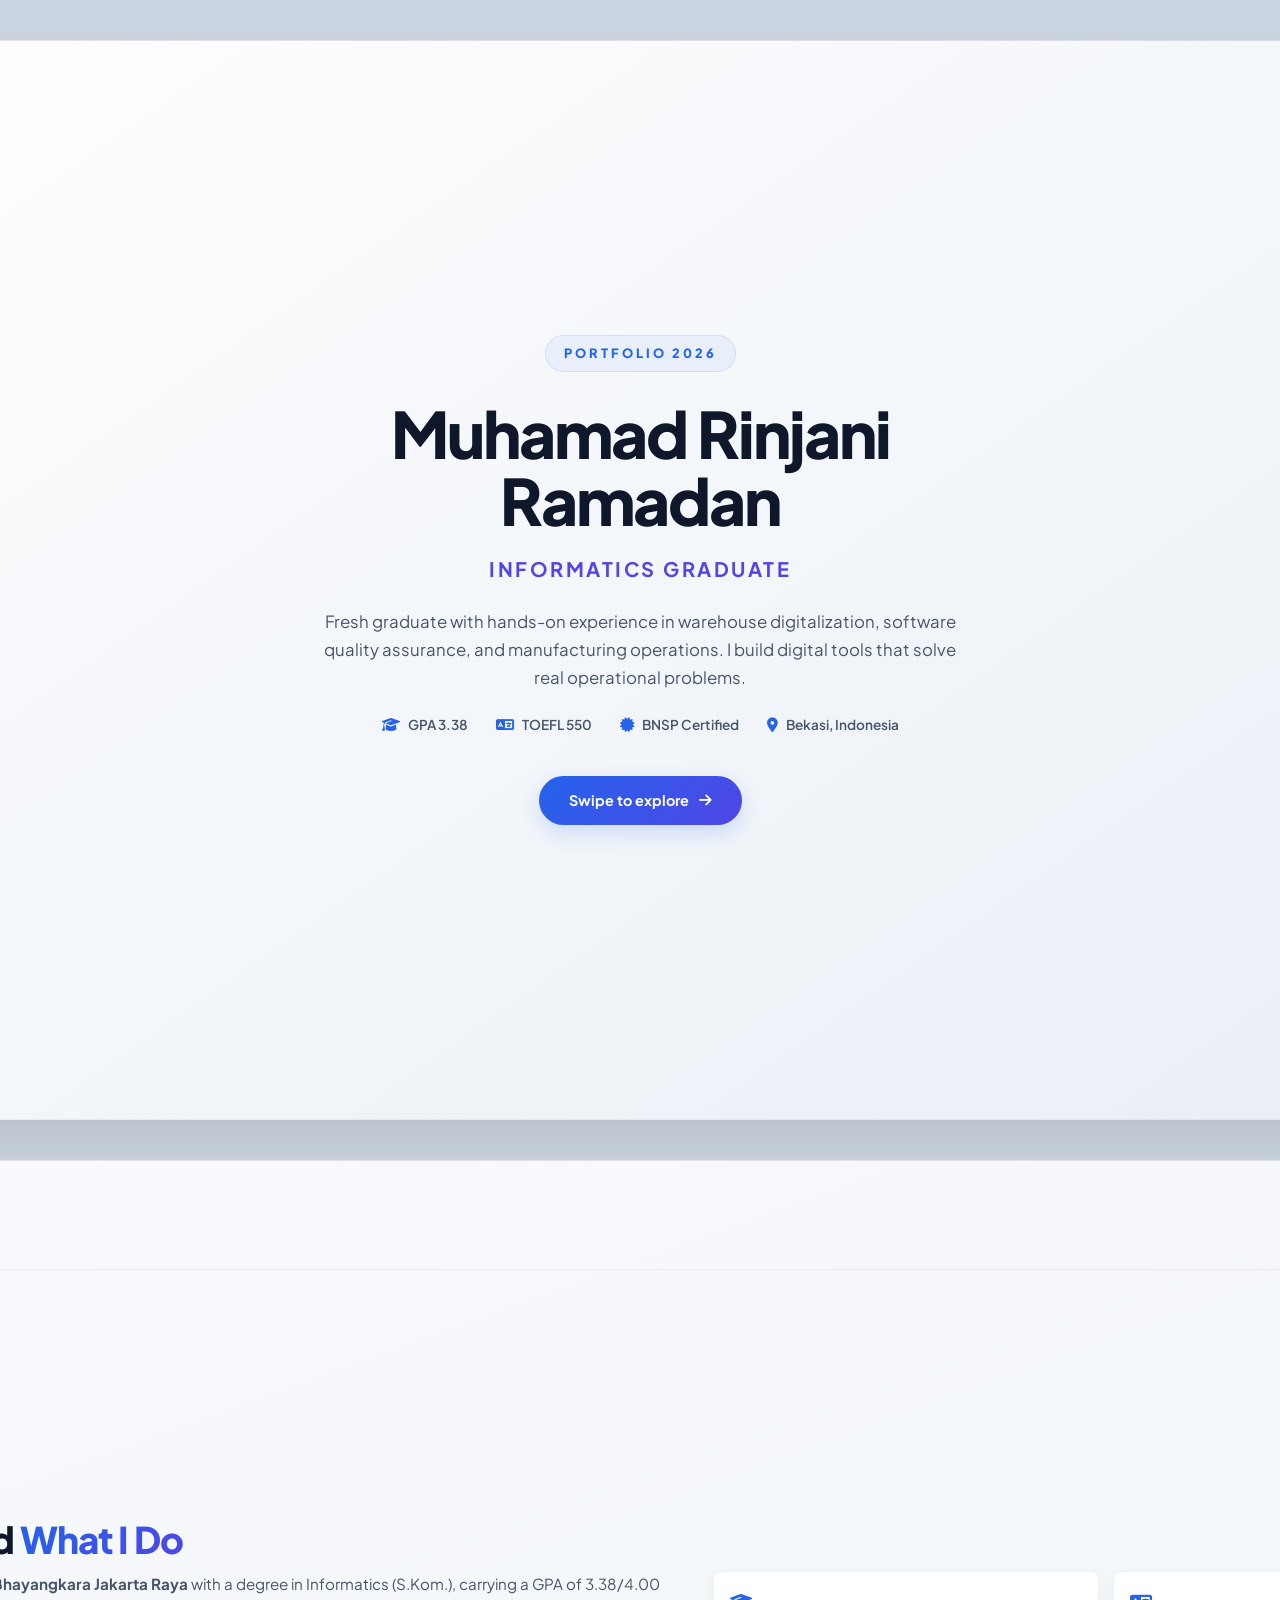
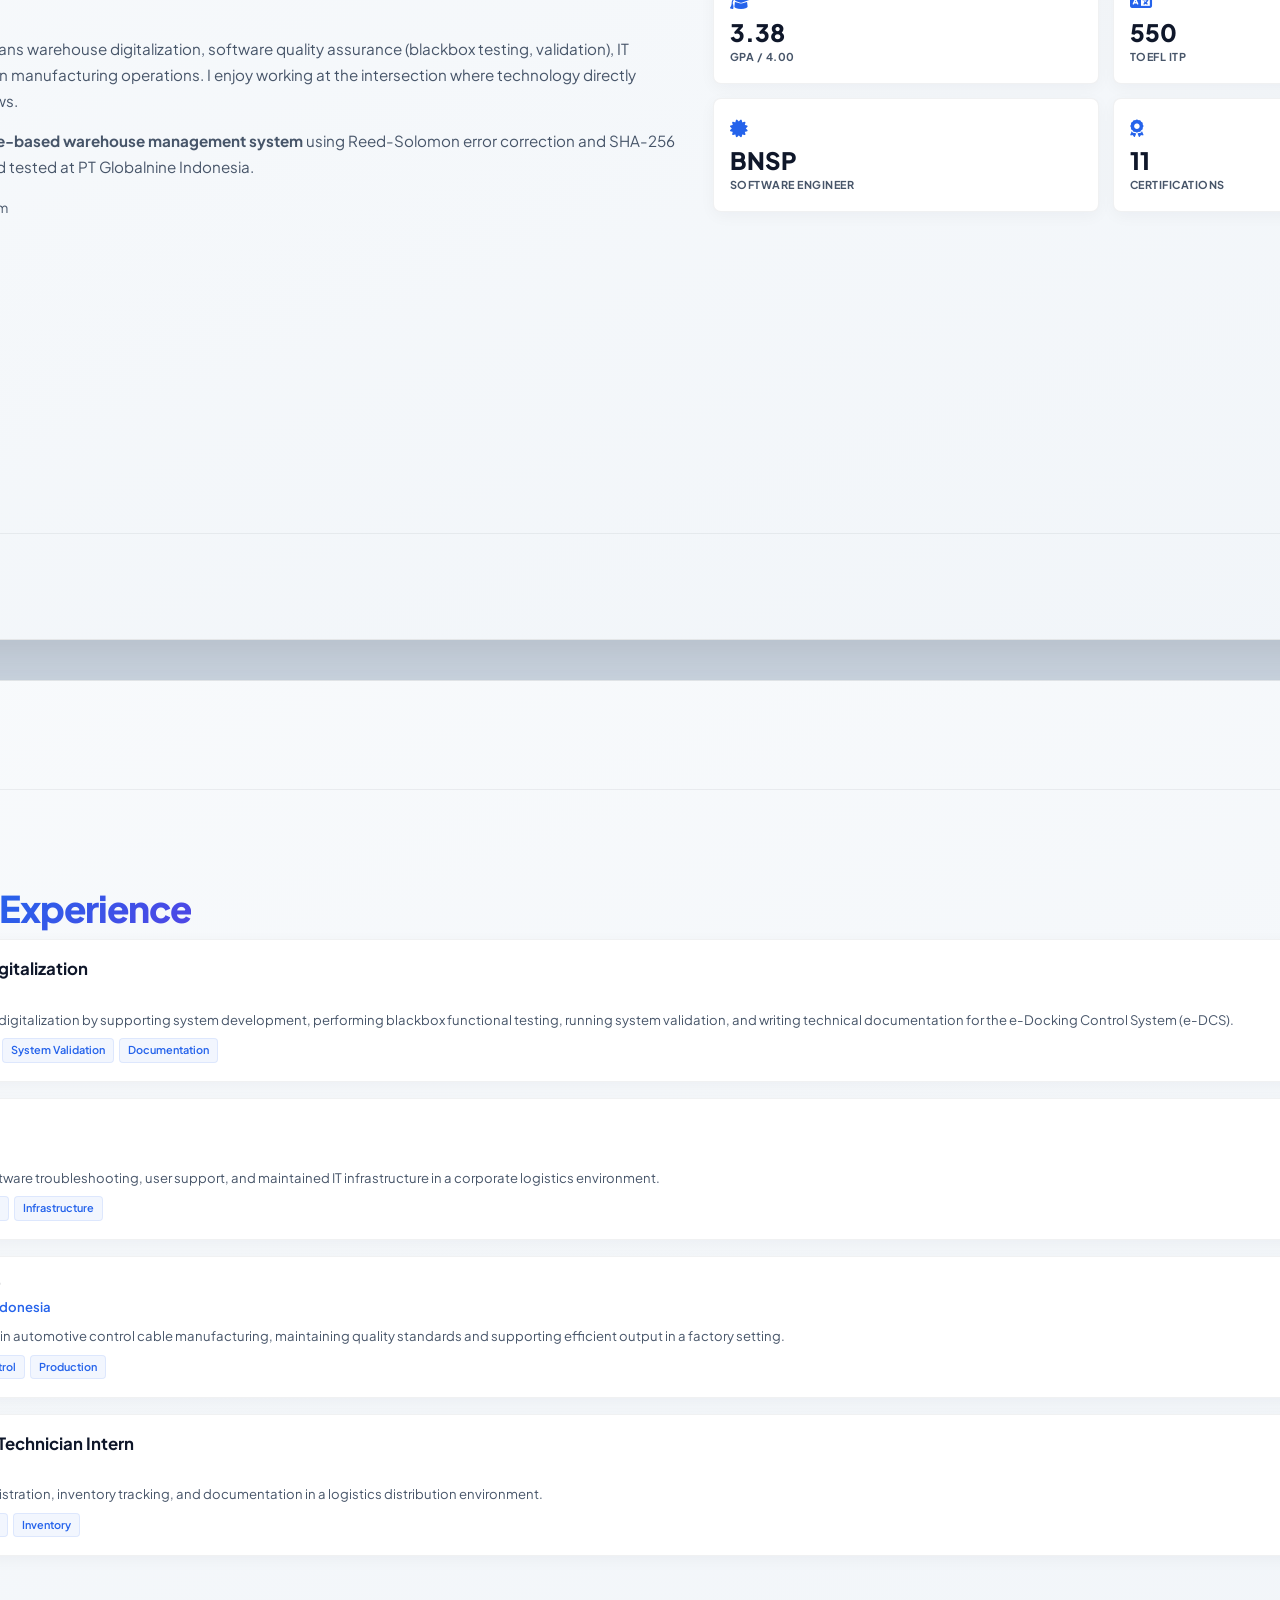
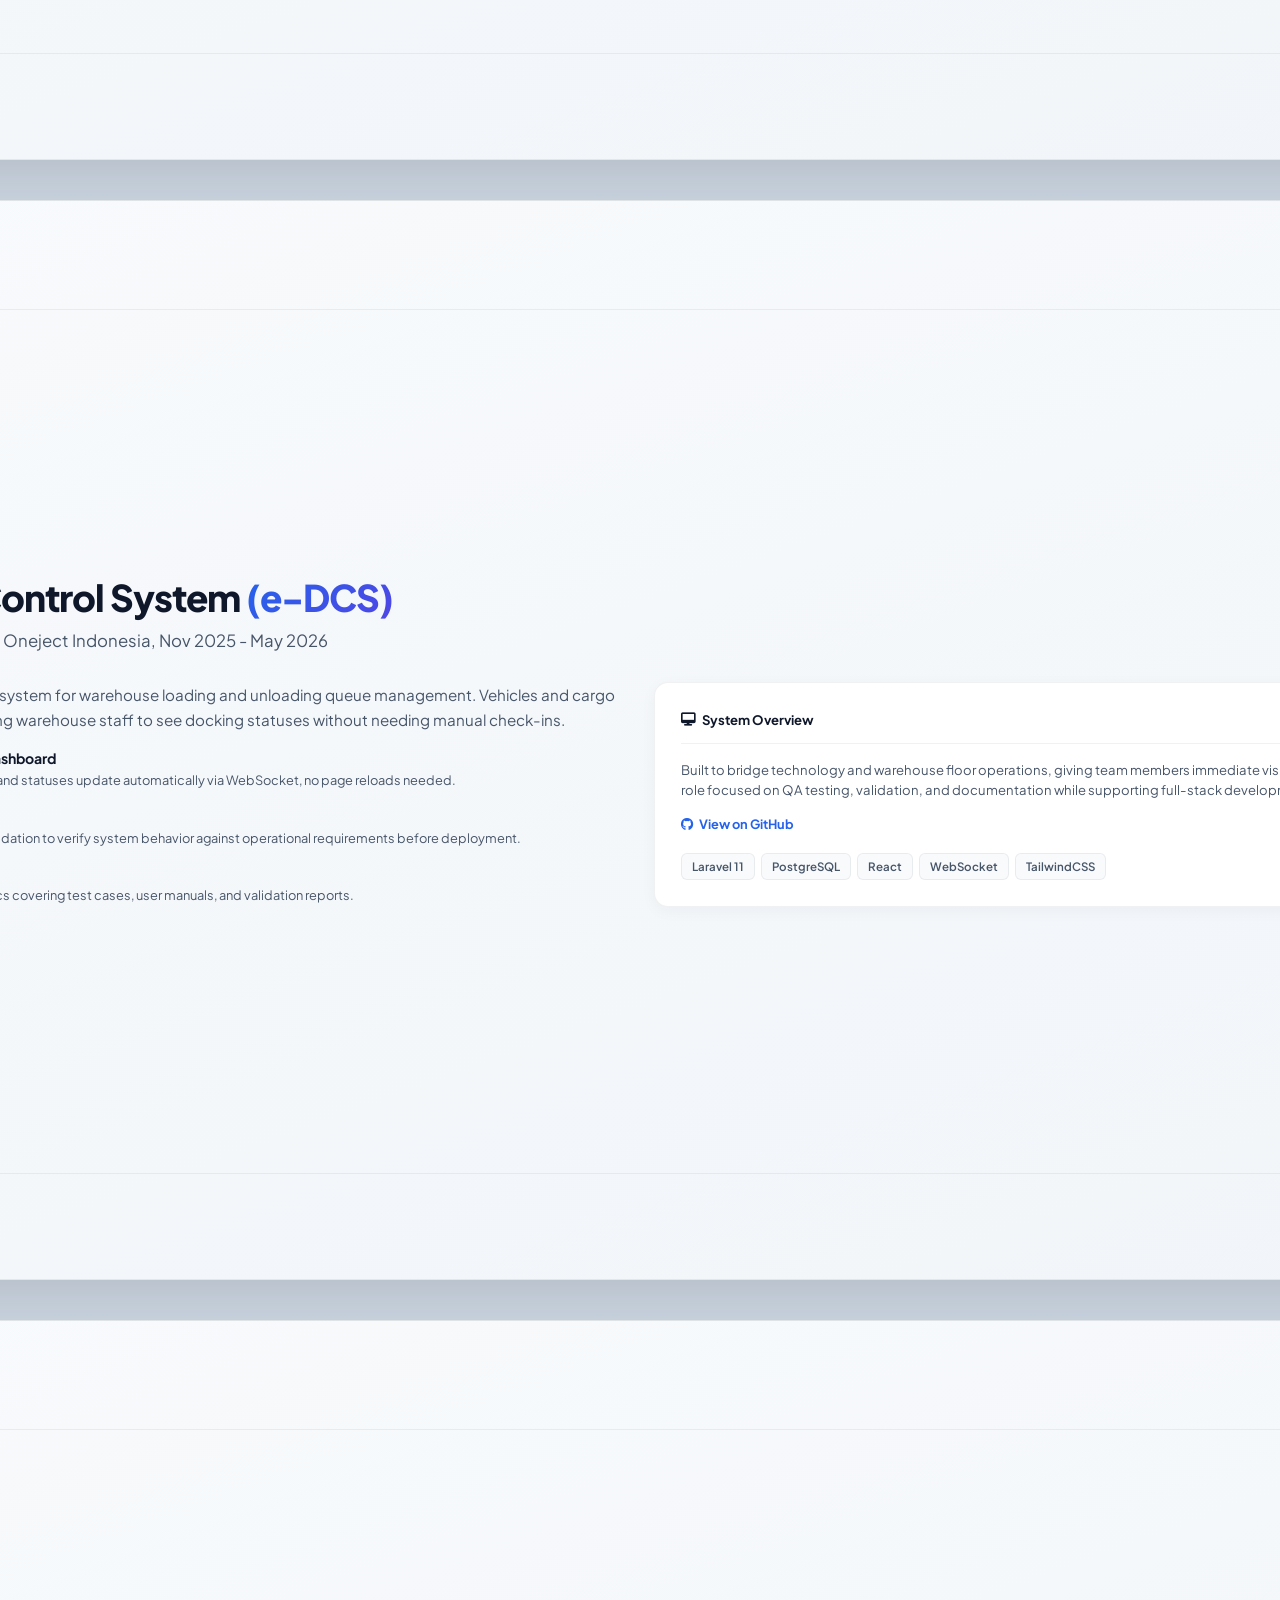
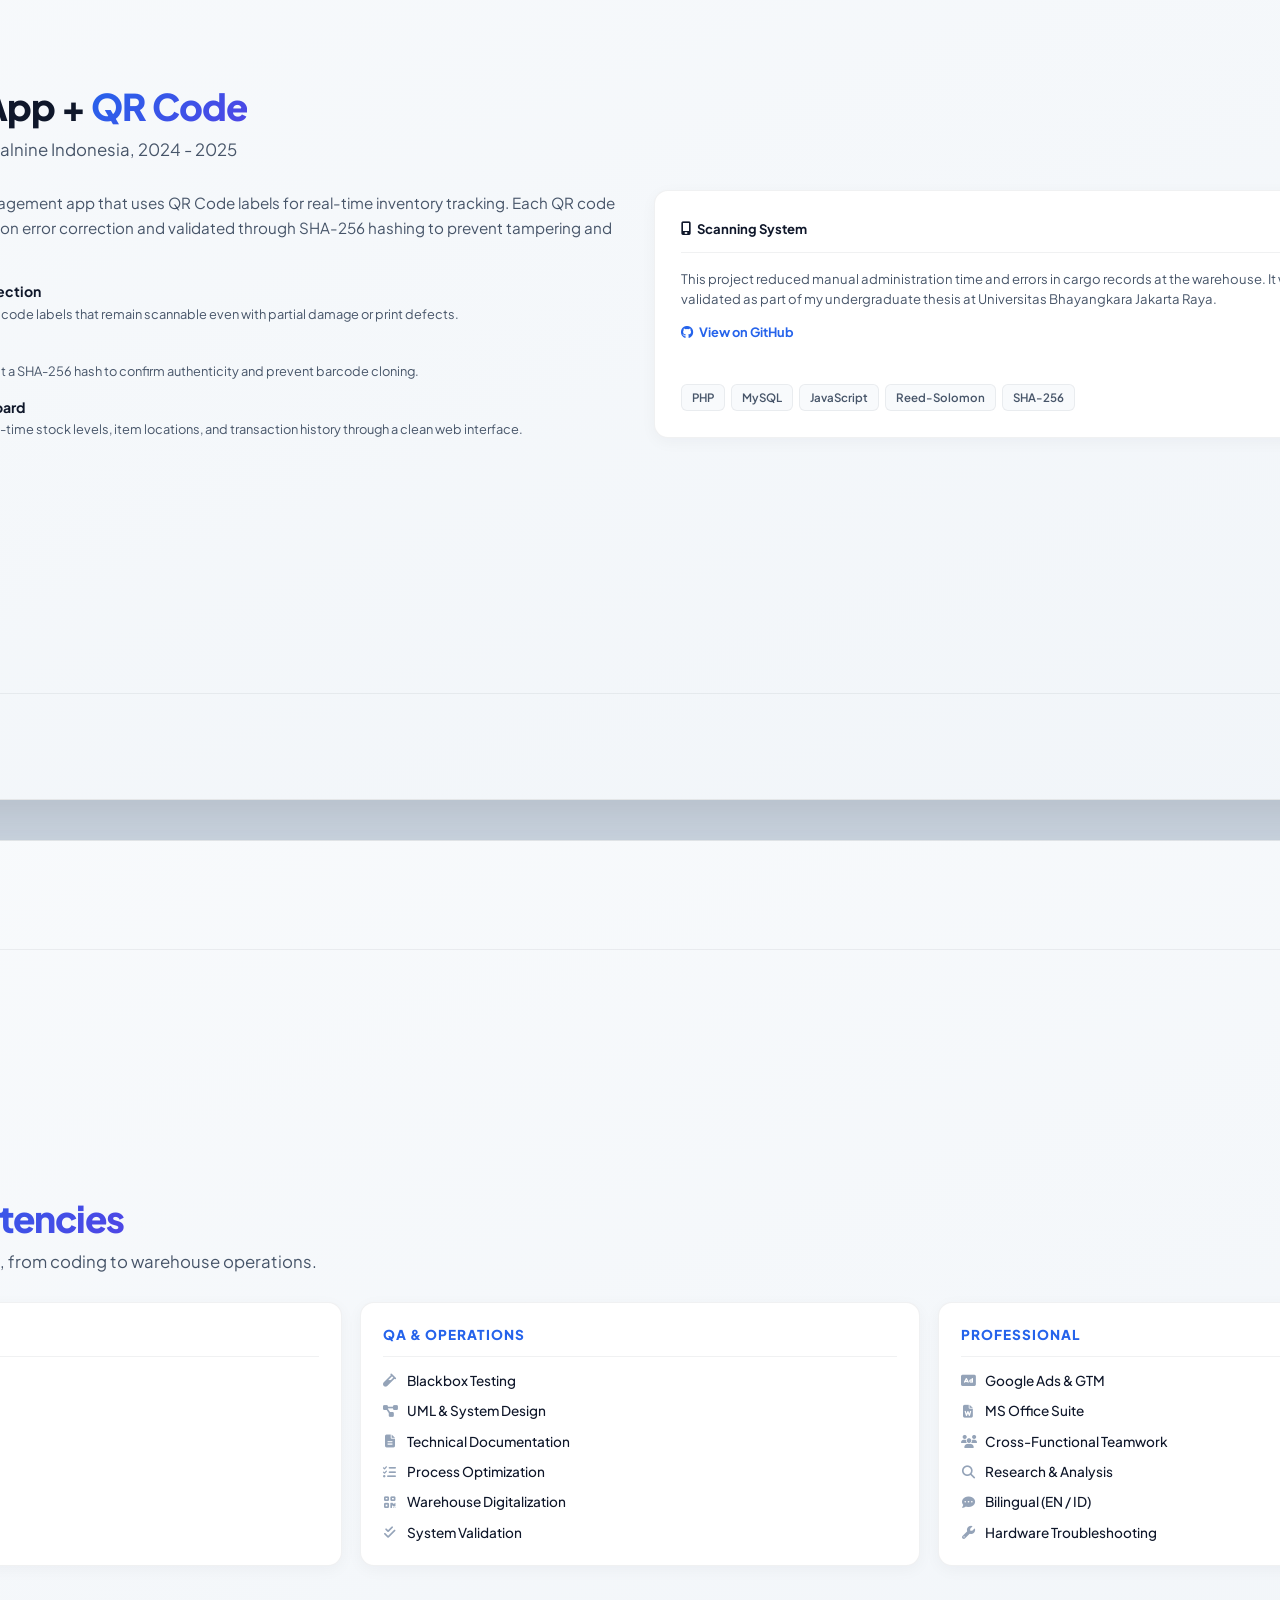
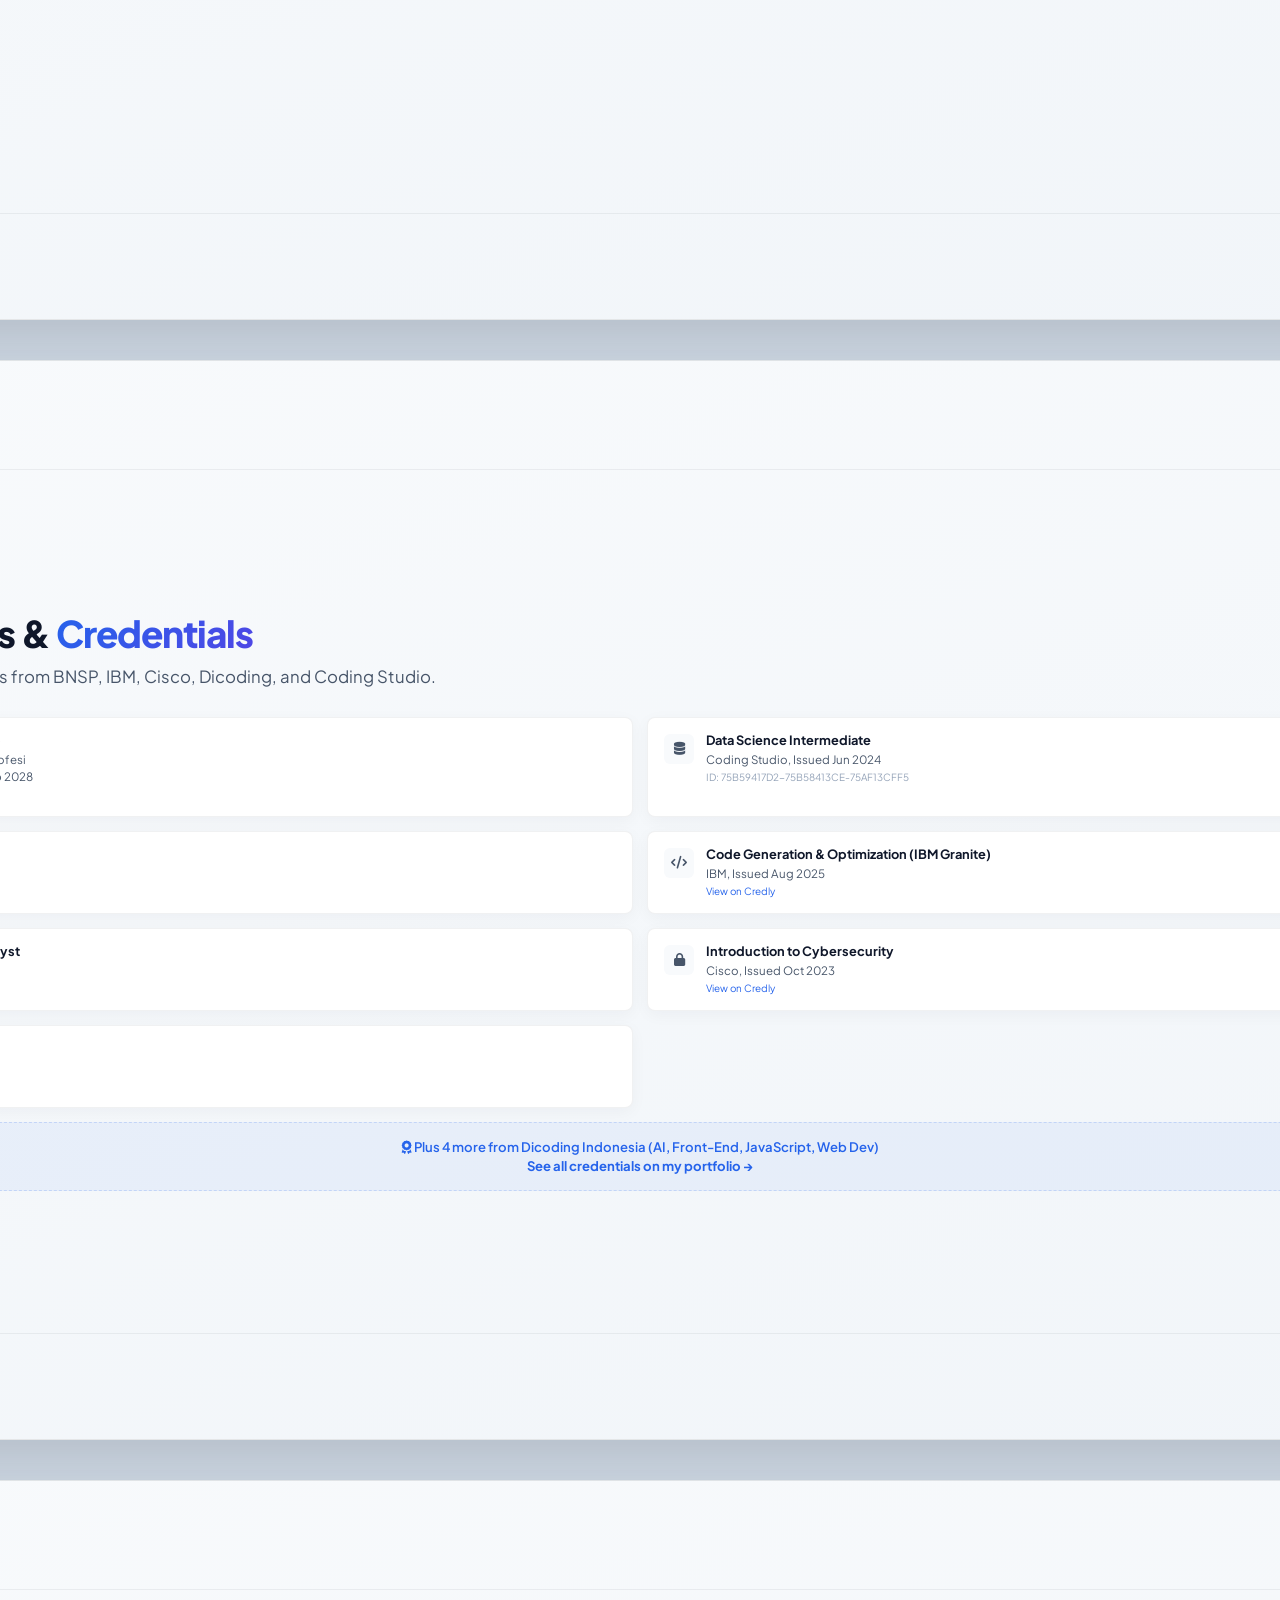
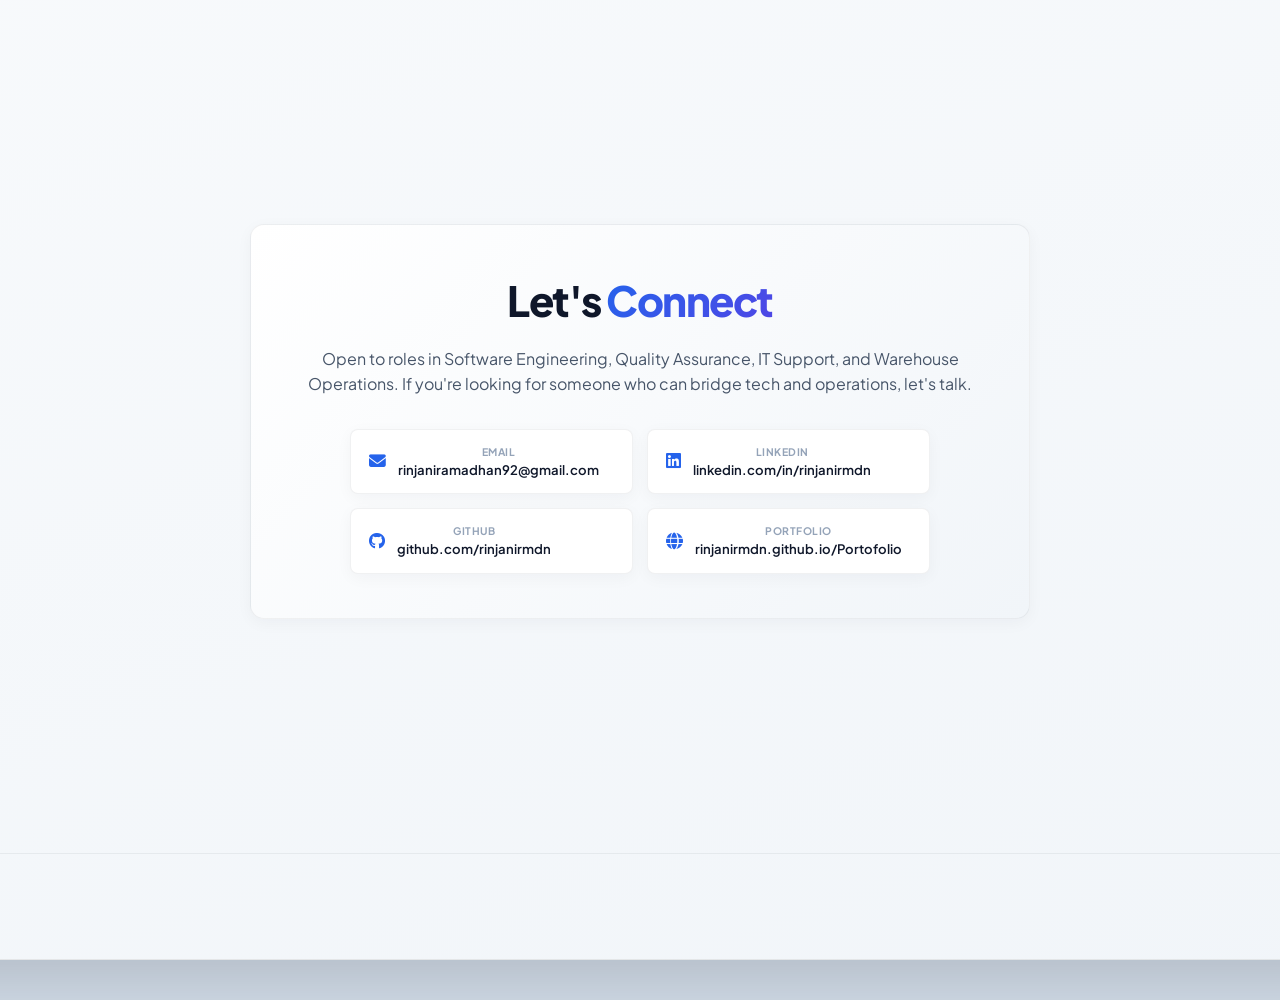
==== commit 5bd9b5c3: "Switch slide deck to 16:9 widescreen (1920x1080)" ====
--- a/slides.html
+++ b/slides.html
@@ -47,12 +47,12 @@
 
         /* Slide Core */
         .slide {
-            width: 1080px;
+            width: 1920px;
             height: 1080px;
             background: linear-gradient(160deg, #f8fafc 0%, #f1f5f9 100%);
             position: relative;
             overflow: hidden;
-            padding: 72px 72px;
+            padding: 72px 100px;
             display: flex;
             flex-direction: column;
             justify-content: space-between;
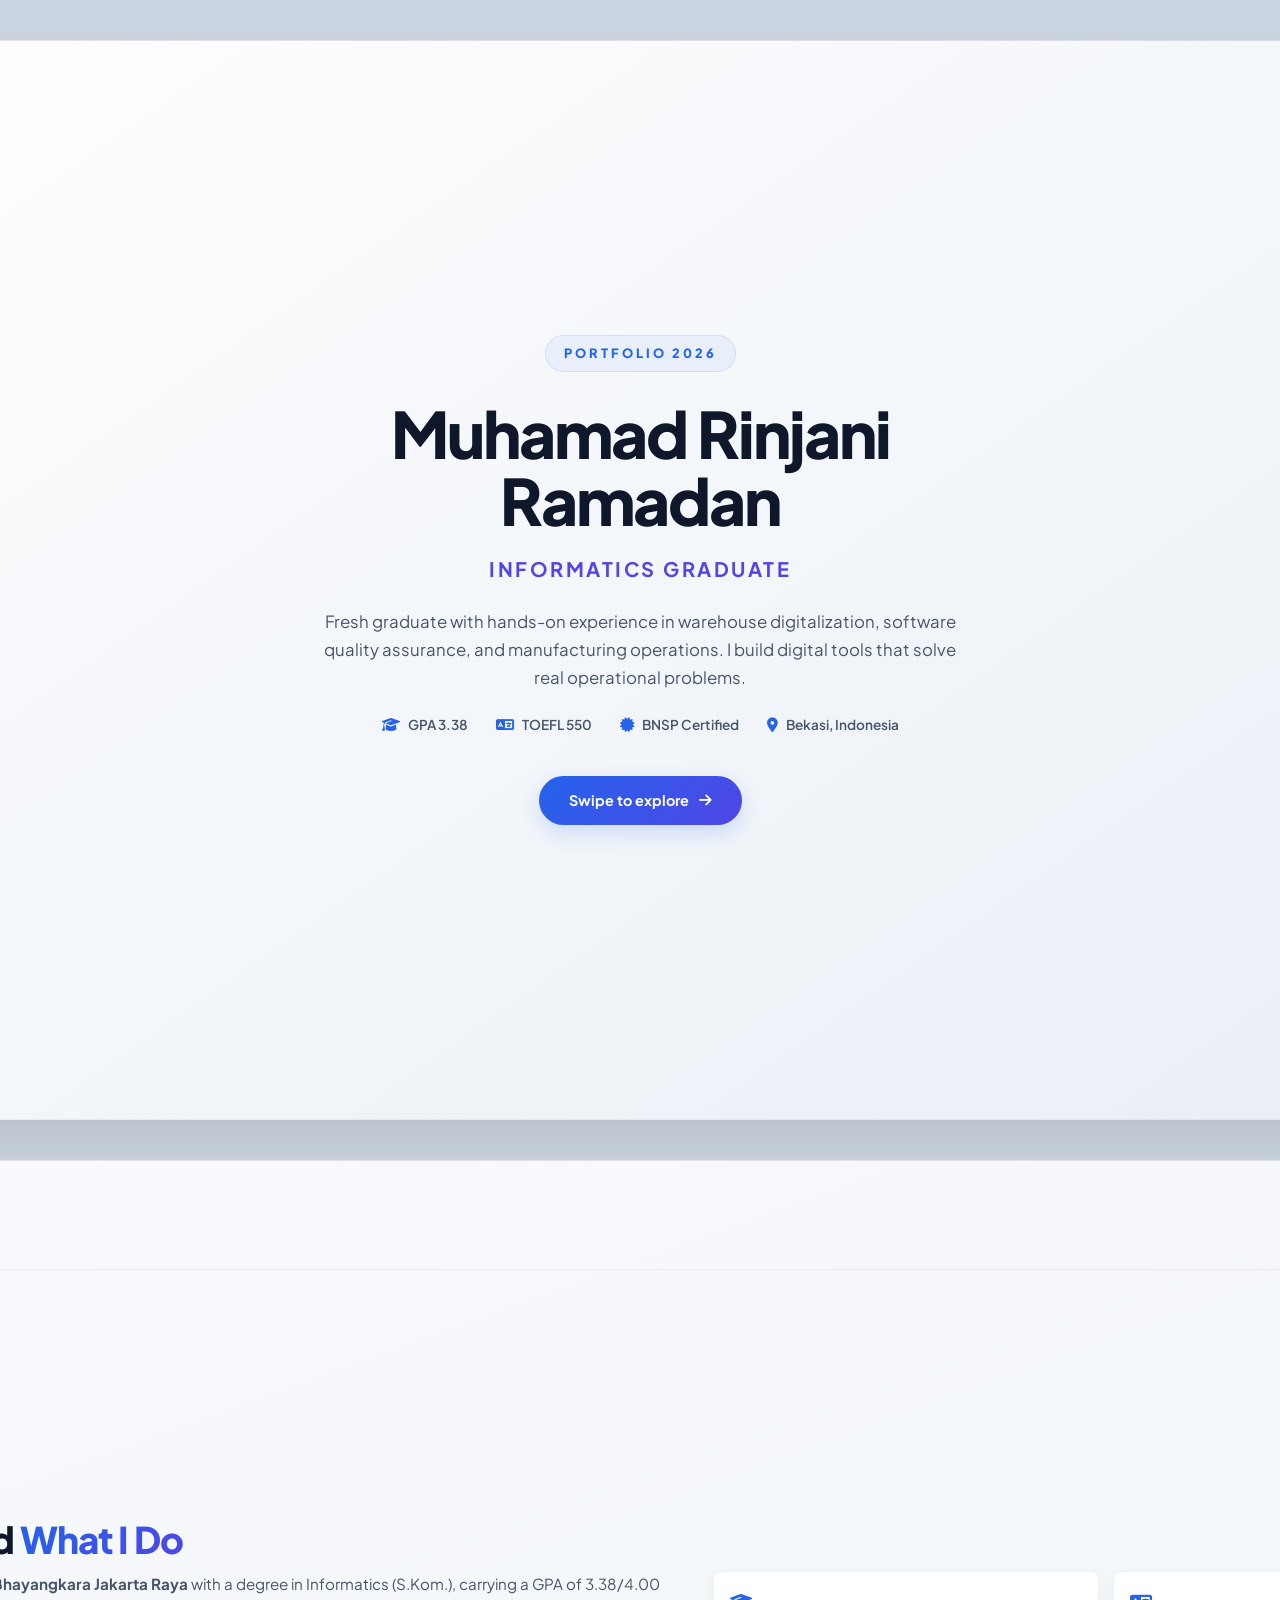
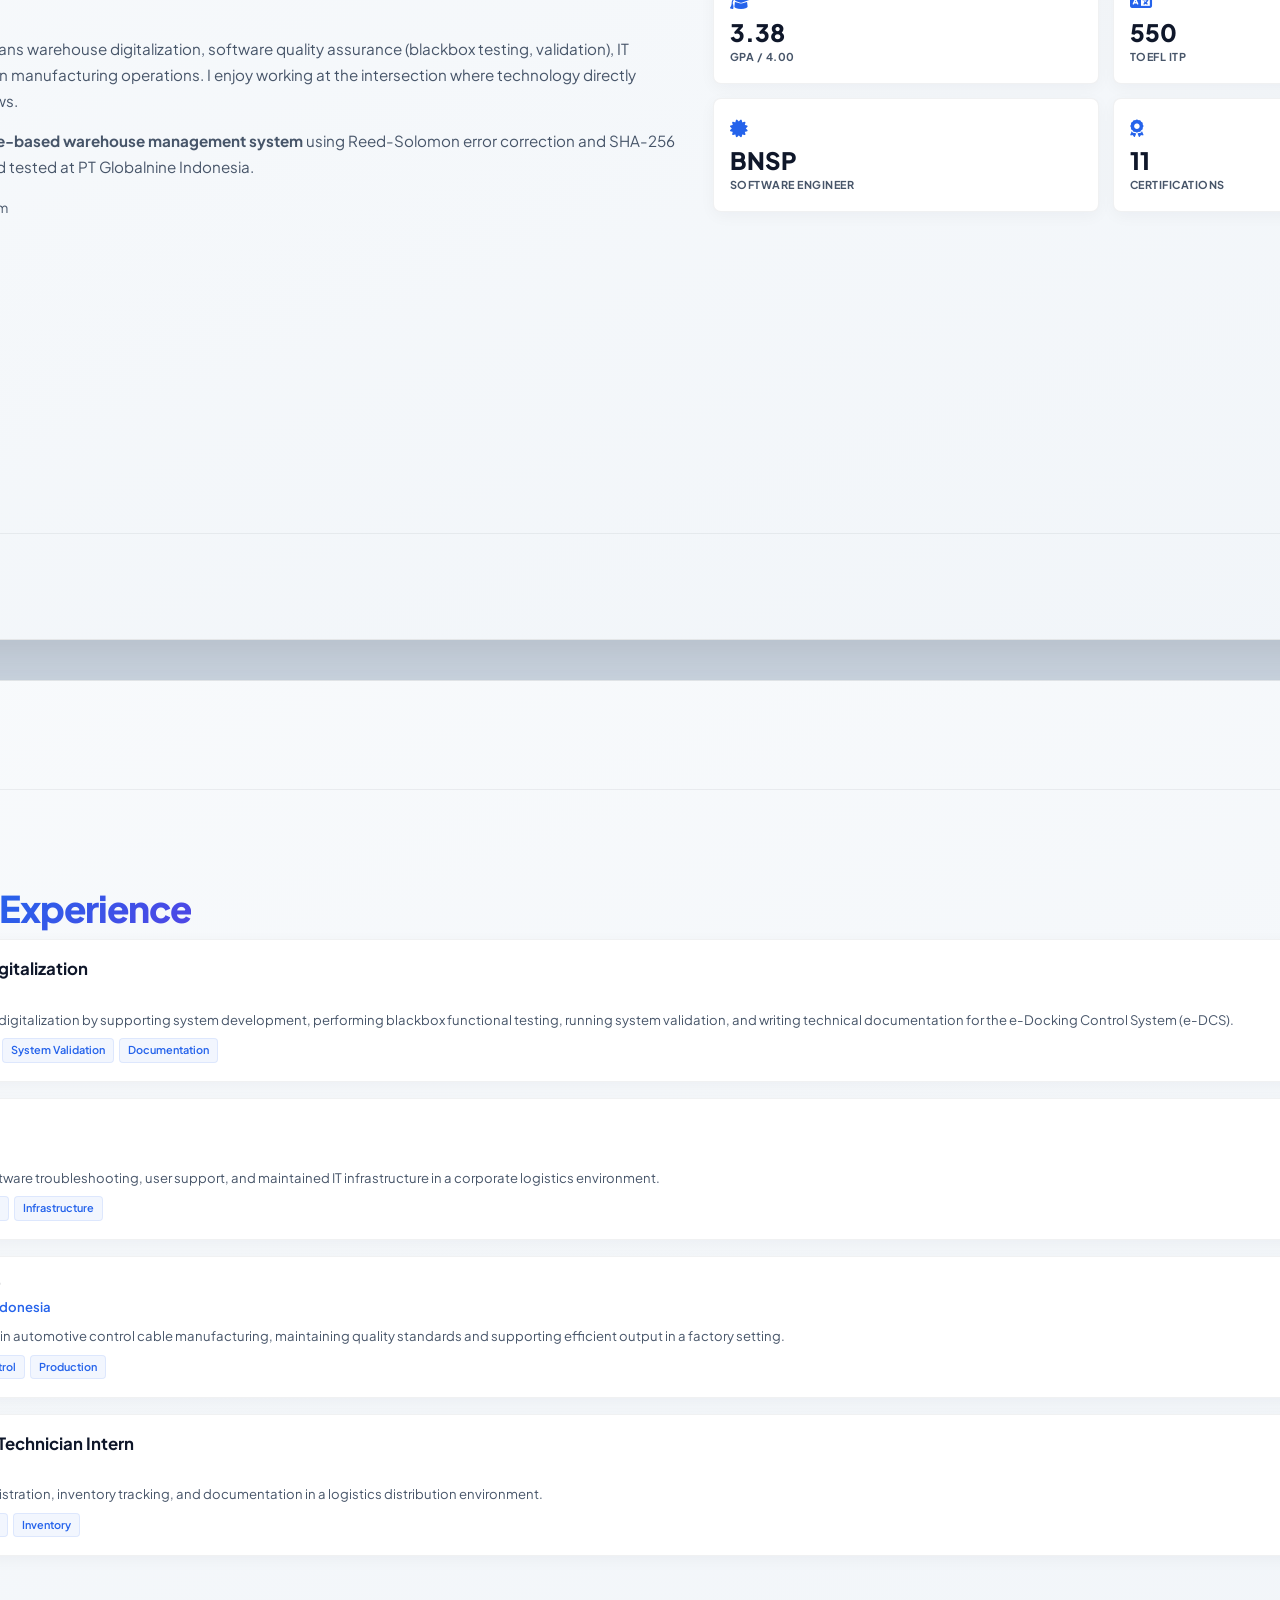
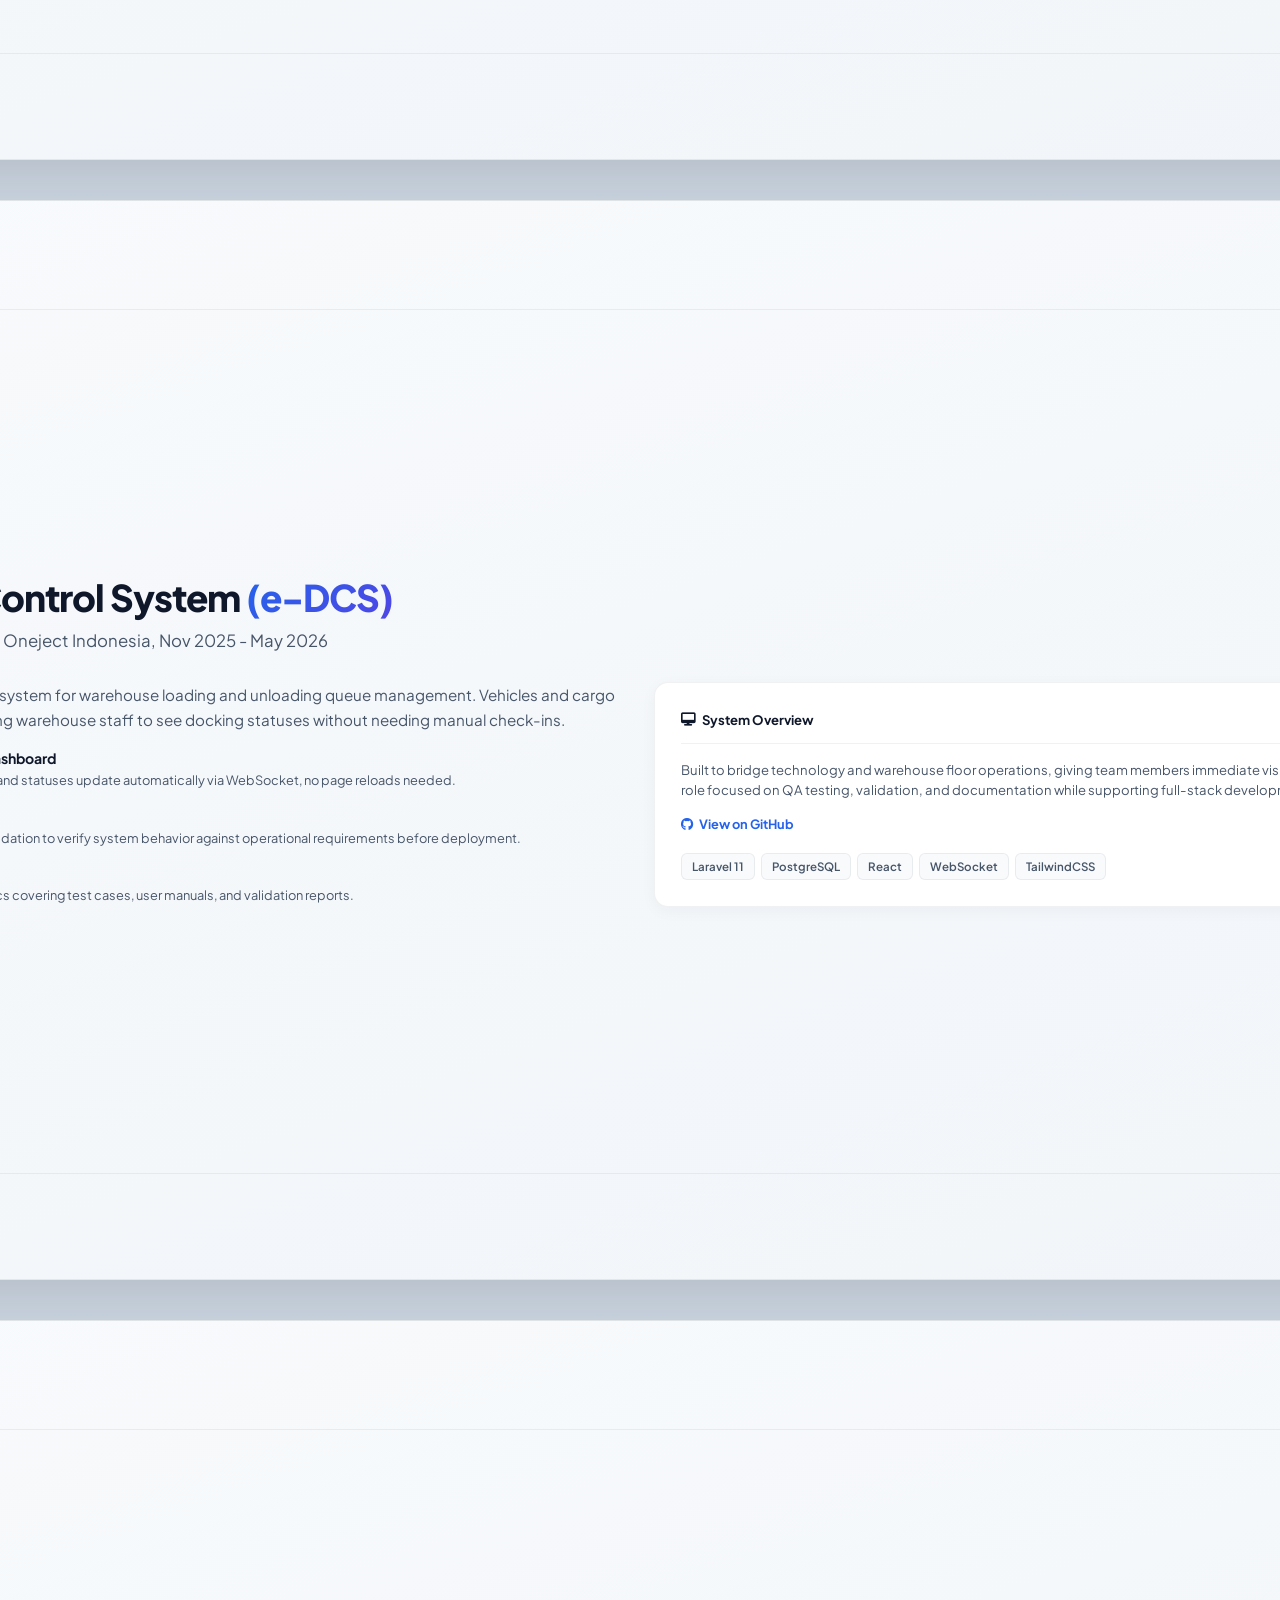
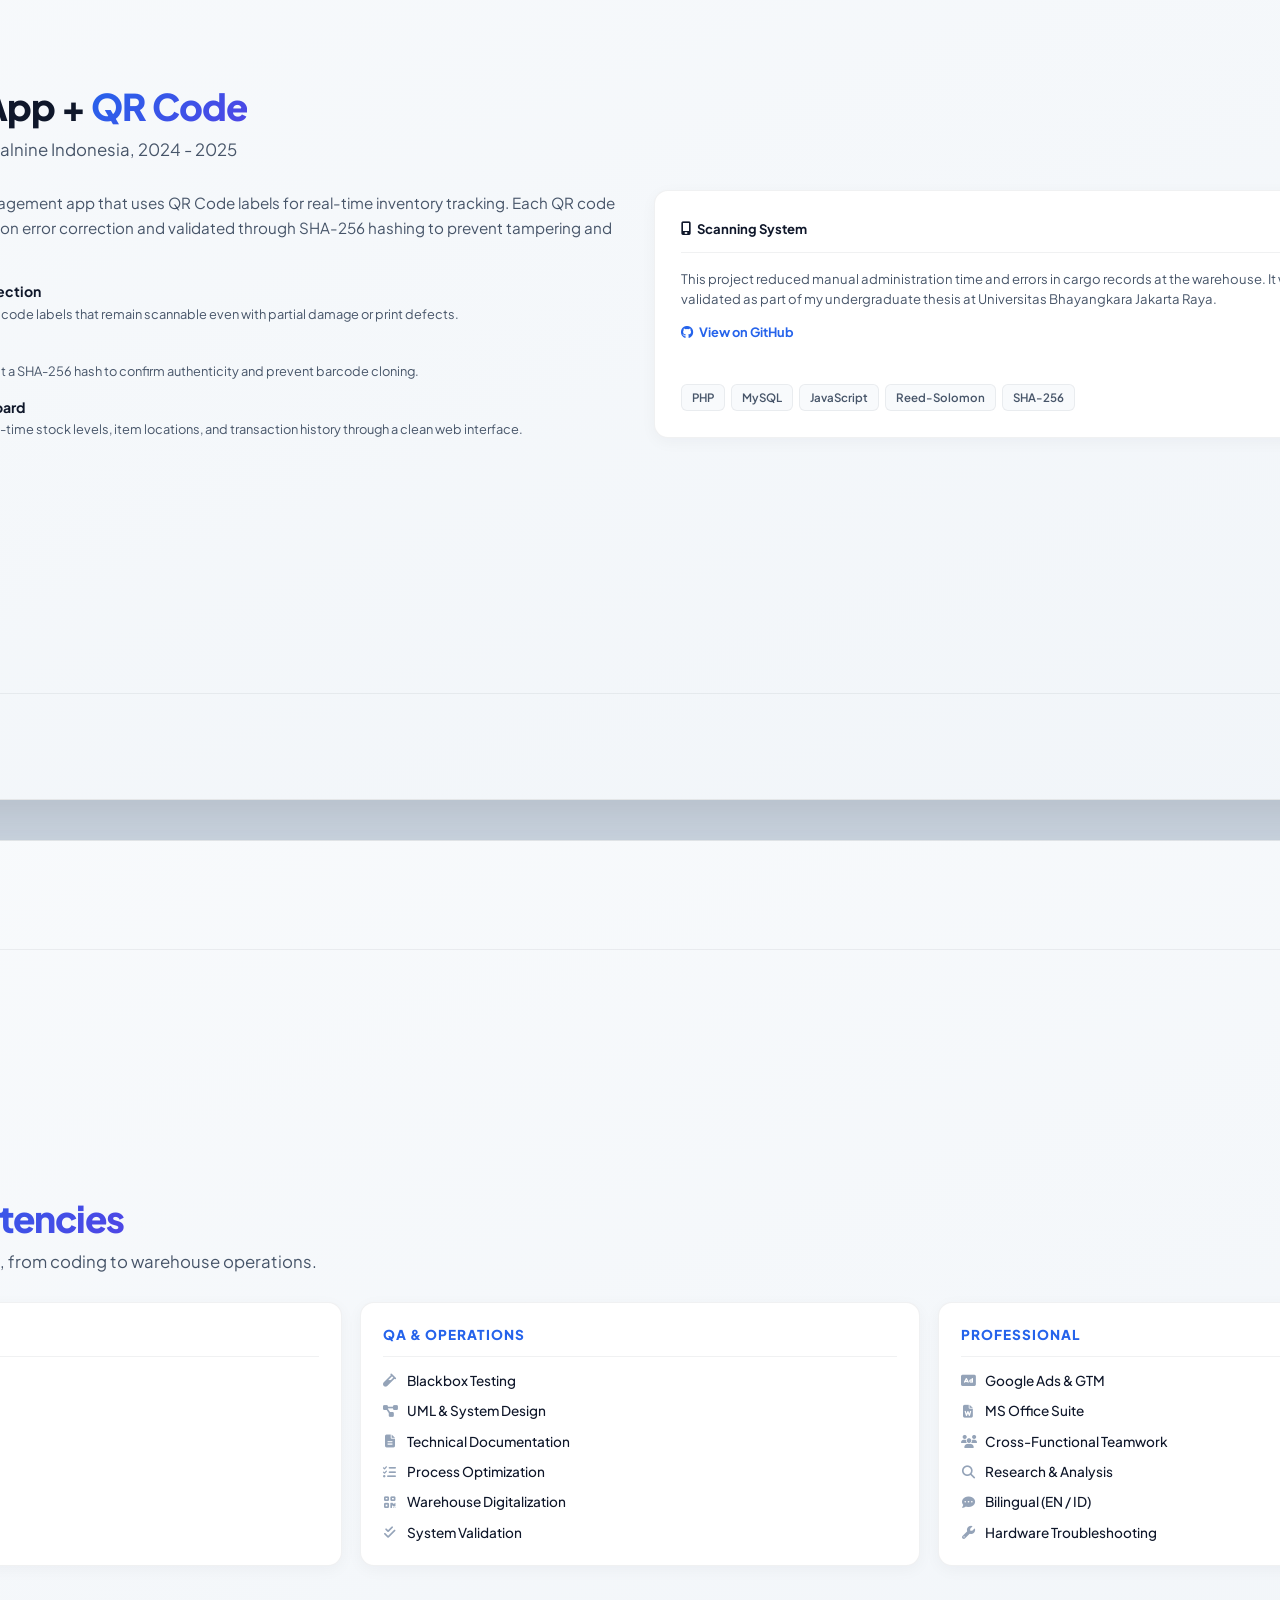
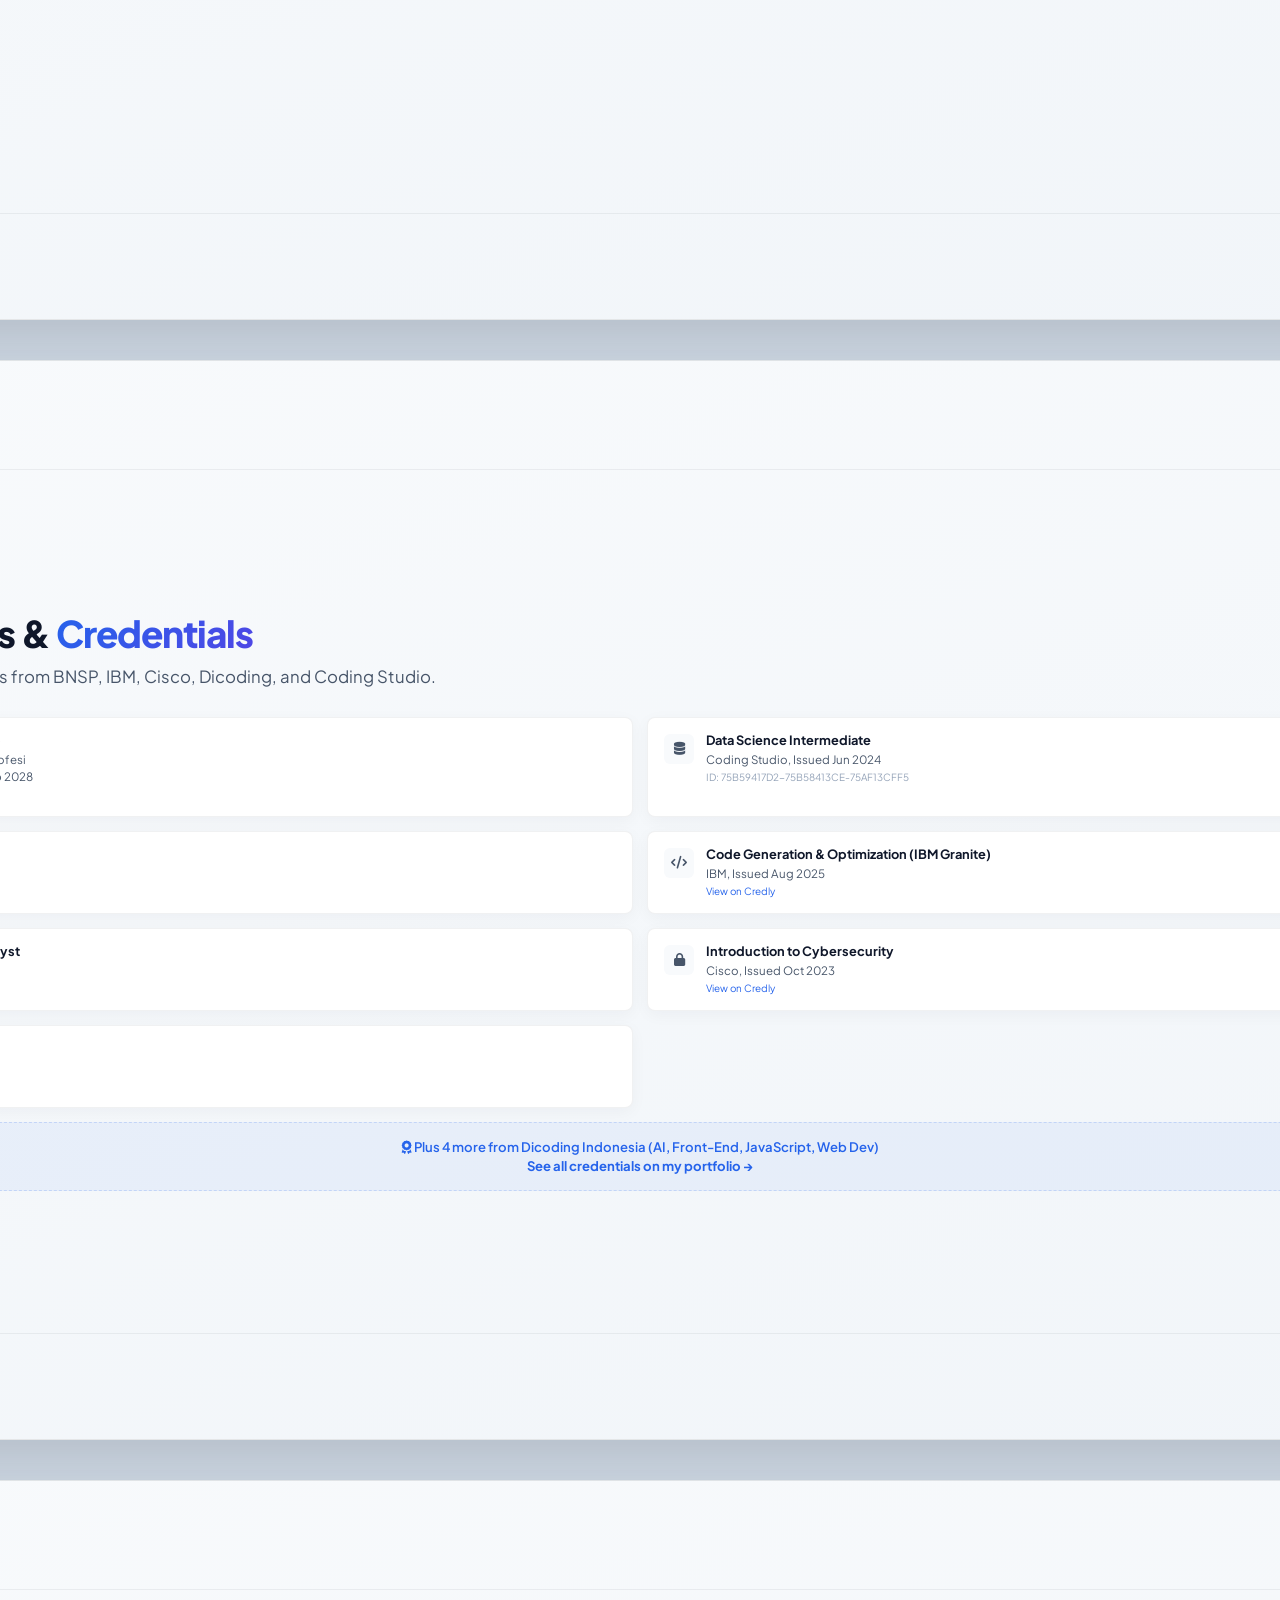
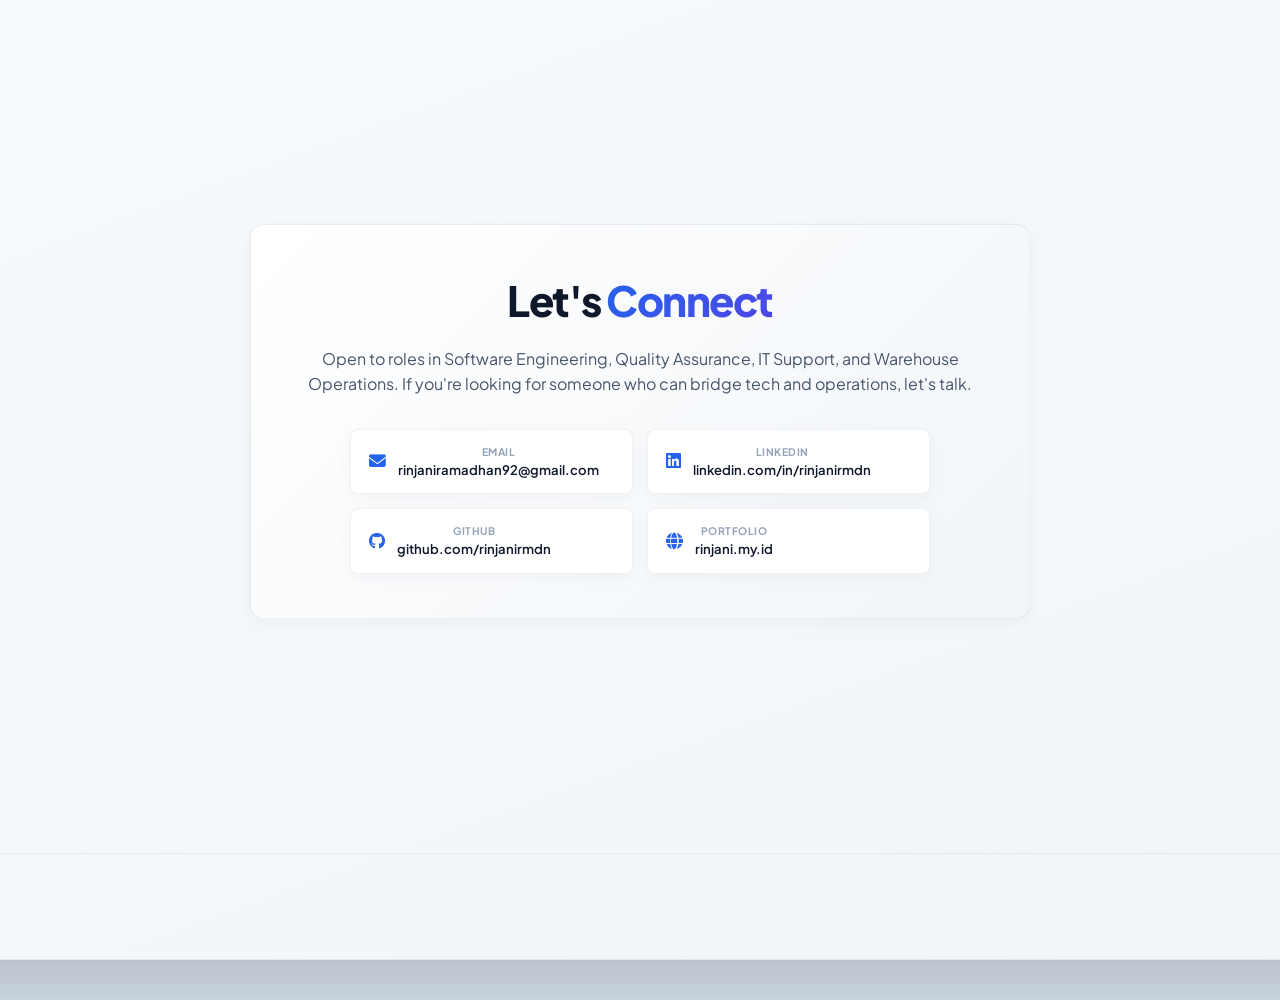
==== commit 254624a1: "Update links in slides to use new custom domain rinjani.my.id" ====
--- a/slides.html
+++ b/slides.html
@@ -835,7 +835,7 @@
                 </div>
             </div>
             <div class="slide-footer">
-                <a href="https://rinjanirmdn.github.io/Portofolio/" target="_blank">rinjanirmdn.github.io/Portofolio</a>
+                <a href="https://rinjani.my.id/" target="_blank">rinjani.my.id</a>
                 <div>Slide 2 of 8</div>
             </div>
         </div>
@@ -925,7 +925,7 @@
                 </div>
             </div>
             <div class="slide-footer">
-                <a href="https://rinjanirmdn.github.io/Portofolio/" target="_blank">rinjanirmdn.github.io/Portofolio</a>
+                <a href="https://rinjani.my.id/" target="_blank">rinjani.my.id</a>
                 <div>Slide 3 of 8</div>
             </div>
         </div>
@@ -984,7 +984,7 @@
                 </div>
             </div>
             <div class="slide-footer">
-                <a href="https://rinjanirmdn.github.io/Portofolio/" target="_blank">rinjanirmdn.github.io/Portofolio</a>
+                <a href="https://rinjani.my.id/" target="_blank">rinjani.my.id</a>
                 <div>Slide 4 of 8</div>
             </div>
         </div>
@@ -1043,7 +1043,7 @@
                 </div>
             </div>
             <div class="slide-footer">
-                <a href="https://rinjanirmdn.github.io/Portofolio/" target="_blank">rinjanirmdn.github.io/Portofolio</a>
+                <a href="https://rinjani.my.id/" target="_blank">rinjani.my.id</a>
                 <div>Slide 5 of 8</div>
             </div>
         </div>
@@ -1094,7 +1094,7 @@
                 </div>
             </div>
             <div class="slide-footer">
-                <a href="https://rinjanirmdn.github.io/Portofolio/" target="_blank">rinjanirmdn.github.io/Portofolio</a>
+                <a href="https://rinjani.my.id/" target="_blank">rinjani.my.id</a>
                 <div>Slide 6 of 8</div>
             </div>
         </div>
@@ -1168,12 +1168,12 @@
                     </div>
                     <div class="certs-more">
                         <i class="fas fa-award"></i> Plus 4 more from Dicoding Indonesia (AI, Front-End, JavaScript, Web Dev) <br>
-                        <a href="https://rinjanirmdn.github.io/Portofolio/#certifications" target="_blank">See all credentials on my portfolio →</a>
+                        <a href="https://rinjani.my.id/#certifications" target="_blank">See all credentials on my portfolio →</a>
                     </div>
                 </div>
             </div>
             <div class="slide-footer">
-                <a href="https://rinjanirmdn.github.io/Portofolio/" target="_blank">rinjanirmdn.github.io/Portofolio</a>
+                <a href="https://rinjani.my.id/" target="_blank">rinjani.my.id</a>
                 <div>Slide 7 of 8</div>
             </div>
         </div>
@@ -1210,11 +1210,11 @@
                                 <div>github.com/rinjanirmdn</div>
                             </div>
                         </a>
-                        <a href="https://rinjanirmdn.github.io/Portofolio/" target="_blank" class="cta-link">
+                        <a href="https://rinjani.my.id/" target="_blank" class="cta-link">
                             <i class="fas fa-globe"></i>
                             <div>
                                 <div class="cta-link-label">Portfolio</div>
-                                <div>rinjanirmdn.github.io/Portofolio</div>
+                                <div>rinjani.my.id</div>
                             </div>
                         </a>
                     </div>
